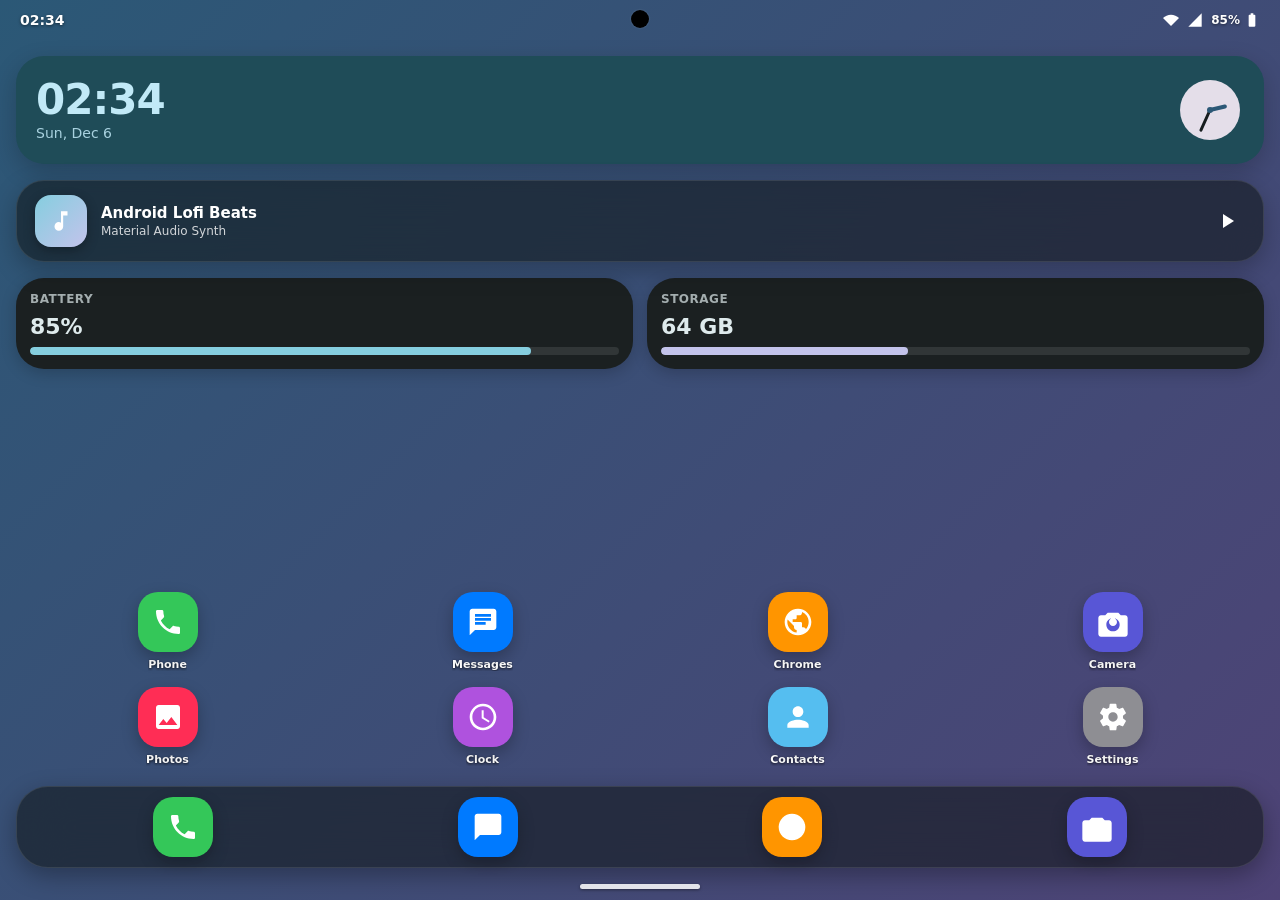
==== index.html @ e7cd1852 "done changes" ====
<!DOCTYPE html>
<html lang="en">
<head>
  <meta charset="UTF-8">
  <meta name="viewport" content="width=device-width, initial-scale=1.0, maximum-scale=1.0, user-scalable=no">
  <title>Android 14 Material You Simulator</title>
  <style>
    /* ==========================================================================
       MATERIAL YOU DESIGN SYSTEM & DYNAMIC CSS VARIABLES
       ========================================================================== */
    :root {
      /* Default Material You Color Tokens (Generated dynamically by Wallpaper Engine) */
      --md-sys-color-primary: #3b6470;
      --md-sys-color-on-primary: #ffffff;
      --md-sys-color-primary-container: #c1e9f7;
      --md-sys-color-on-primary-container: #001f27;
      --md-sys-color-secondary: #4c626b;
      --md-sys-color-on-secondary: #ffffff;
      --md-sys-color-secondary-container: #cfe6f1;
      --md-sys-color-on-secondary-container: #071e26;
      --md-sys-color-tertiary: #5b5b7e;
      --md-sys-color-surface: #f5faed;
      --md-sys-color-surface-dim: #d8e0d4;
      --md-sys-color-surface-bright: #f5faed;
      --md-sys-color-surface-container-lowest: #ffffff;
      --md-sys-color-surface-container-low: #f0f5e8;
      --md-sys-color-surface-container: #eae4f0;
      --md-sys-color-surface-container-high: #e4dee9;
      --md-sys-color-surface-container-highest: #de96de;
      --md-sys-color-on-surface: #171d1e;
      --md-sys-color-on-surface-variant: #3f484a;
      --md-sys-color-outline: #70787d;
      --md-sys-color-outline-variant: #bfc8ca;
      --md-sys-color-shadow: rgba(0, 0, 0, 0.2);
      
      /* Dark Theme Tonal Shifts */
      --md-scrim: rgba(0, 0, 0, 0.4);
      --glass-bg: rgba(255, 255, 255, 0.25);
      --glass-border: rgba(255, 255, 255, 0.3);

      /* Typography & Radii */
      --font-family: system-ui, -apple-system, BlinkMacSystemFont, 'Segoe UI', Roboto, Helvetica, Arial, sans-serif;
      --radius-xl: 28px;
      --radius-lg: 20px;
      --radius-md: 16px;
      --radius-sm: 12px;
      --radius-pill: 9999px;

      /* Motion */
      --motion-standard: cubic-bezier(0.2, 0, 0, 1);
      --motion-decelerate: cubic-bezier(0, 0, 0.2, 1);
      --motion-bounce: cubic-bezier(0.34, 1.56, 0.64, 1);
      --anim-speed: 0.35s;
    }

    [data-theme="dark"] {
      --md-sys-color-primary: #85cedf;
      --md-sys-color-on-primary: #003641;
      --md-sys-color-primary-container: #1f4c58;
      --md-sys-color-on-primary-container: #c1e9f7;
      --md-sys-color-secondary: #b3cad5;
      --md-sys-color-on-secondary: #1e333c;
      --md-sys-color-secondary-container: #354a53;
      --md-sys-color-on-secondary-container: #cfe6f1;
      --md-sys-color-tertiary: #c3c3eb;
      --md-sys-color-surface: #0f1415;
      --md-sys-color-surface-dim: #0f1415;
      --md-sys-color-surface-bright: #353a3b;
      --md-sys-color-surface-container-lowest: #0a0f10;
      --md-sys-color-surface-container-low: #171c1d;
      --md-sys-color-surface-container: #1b2021;
      --md-sys-color-surface-container-high: #262b2c;
      --md-sys-color-surface-container-highest: #313637;
      --md-sys-color-on-surface: #deeaec;
      --md-sys-color-on-surface-variant: #bfc8ca;
      --md-sys-color-outline: #899294;
      --md-sys-color-outline-variant: #3f484a;
      --md-scrim: rgba(0, 0, 0, 0.6);
      --glass-bg: rgba(15, 20, 21, 0.55);
      --glass-border: rgba(255, 255, 255, 0.1);
    }

    /* Reset & Base */
    * {
      box-sizing: border-box;
      margin: 0;
      padding: 0;
      user-select: none;
      -webkit-user-select: none;
      -webkit-tap-highlight-color: transparent;
    }

    body {
      font-family: var(--font-family);
      background: #090c10;
      color: var(--md-sys-color-on-surface);
      height: 100vh;
      height: 100dvh;
      width: 100vw;
      display: flex;
      justify-content: center;
      align-items: center;
      overflow: hidden;
      transition: background-color var(--anim-speed) var(--motion-standard);
    }

    /* Flashlight Overlay Simulation */
    .flashlight-overlay {
      position: fixed;
      inset: 0;
      background: rgba(255, 255, 240, 0.95);
      z-index: 999999;
      pointer-events: none;
      opacity: 0;
      transition: opacity 0.2s ease;
    }
    .flashlight-overlay.active {
      opacity: 1;
    }

    /* ==========================================================================
       DESKTOP DEVICE CONTAINER & BEZEL
       ========================================================================== */
    .device-shell {
      position: relative;
      width: 412px;
      height: 892px;
      max-height: 100dvh;
      background: var(--md-sys-color-surface-container-lowest);
      border-radius: 48px;
      box-shadow: 0 25px 80px rgba(0, 0, 0, 0.6), 0 0 0 12px #1f2328, 0 0 0 14px #333842;
      overflow: hidden;
      display: flex;
      flex-direction: column;
      transform: scale(1);
      transition: border-color var(--anim-speed), transform var(--anim-speed);
      touch-action: none;
    }

    @media (max-width: 500px), (max-height: 900px) {
      .device-shell {
        width: 100vw;
        height: 100vh;
        height: 100dvh;
        border-radius: 0;
        box-shadow: none;
      }
    }

    /* Punch Hole Camera & Drag Handle Hint */
    .camera-punch {
      position: absolute;
      top: 10px;
      left: 50%;
      transform: translateX(-50%);
      width: 18px;
      height: 18px;
      background: #000;
      border-radius: 50%;
      z-index: 10000;
      box-shadow: 0 0 2px rgba(255,255,255,0.2);
    }

    /* Wallpaper Layer */
    .wallpaper-layer {
      position: absolute;
      inset: 0;
      background-size: cover;
      background-position: center;
      z-index: 1;
      transition: filter 0.3s ease, background-image 0.5s ease;
    }

    /* Blur backdrop when drawer or shade open */
    .wallpaper-layer.blurred {
      filter: blur(16px) brightness(0.85);
    }

    /* ==========================================================================
       SYSTEM STATUS BAR
       ========================================================================== */
    .status-bar {
      position: absolute;
      top: 0;
      left: 0;
      right: 0;
      height: 40px;
      padding: 0 20px;
      display: flex;
      justify-content: space-between;
      align-items: center;
      color: #ffffff;
      text-shadow: 0 1px 3px rgba(0,0,0,0.5);
      font-size: 14px;
      font-weight: 600;
      z-index: 9000;
      cursor: ns-resize;
    }
    .status-bar:hover {
      background: rgba(255, 255, 255, 0.08);
    }

    .status-left {
      display: flex;
      align-items: center;
      gap: 6px;
    }

    .status-right {
      display: flex;
      align-items: center;
      gap: 8px;
    }

    .status-icon {
      width: 16px;
      height: 16px;
      fill: currentColor;
    }

    /* ==========================================================================
       HOME SCREEN & WIDGETS
       ========================================================================== */
    .home-screen {
      position: relative;
      width: 100%;
      height: 100%;
      z-index: 10;
      padding: 46px 16px calc(32px + env(safe-area-inset-bottom, 0px)) 16px;
      display: flex;
      flex-direction: column;
      justify-content: space-between;
      overflow-y: auto;
      scrollbar-width: none;
    }
    .home-screen::-webkit-scrollbar { display: none; }

    /* Widgets Section */
    .widgets-container {
      display: flex;
      flex-direction: column;
      gap: 16px;
      margin-top: 10px;
    }

    /* Clock Widget */
    .widget-clock {
      background: var(--md-sys-color-primary-container);
      color: var(--md-sys-color-on-primary-container);
      border-radius: var(--radius-xl);
      padding: 20px;
      display: flex;
      align-items: center;
      justify-content: space-between;
      box-shadow: 0 8px 24px var(--md-sys-color-shadow);
      transition: background-color var(--anim-speed), color var(--anim-speed);
      cursor: pointer;
    }

    .widget-clock-digital {
      display: flex;
      flex-direction: column;
    }
    .widget-clock-time {
      font-size: 42px;
      font-weight: 800;
      line-height: 1;
      letter-spacing: -1px;
    }
    .widget-clock-date {
      font-size: 14px;
      font-weight: 500;
      opacity: 0.85;
      margin-top: 4px;
    }

    /* Analog Clock Canvas */
    .analog-clock-canvas {
      width: 68px;
      height: 68px;
    }

    /* Music Widget */
    .widget-music {
      background: var(--glass-bg);
      backdrop-filter: blur(20px);
      -webkit-backdrop-filter: blur(20px);
      border: 1px solid var(--glass-border);
      border-radius: var(--radius-xl);
      padding: 14px 18px;
      display: flex;
      align-items: center;
      gap: 14px;
      color: #ffffff;
      box-shadow: 0 8px 24px rgba(0,0,0,0.25);
    }

    .music-art {
      width: 52px;
      height: 52px;
      border-radius: var(--radius-md);
      background: linear-gradient(135deg, var(--md-sys-color-primary), var(--md-sys-color-tertiary));
      display: flex;
      align-items: center;
      justify-content: center;
      box-shadow: 0 4px 12px rgba(0,0,0,0.3);
      flex-shrink: 0;
    }

    .music-art svg {
      width: 26px;
      height: 26px;
      fill: #ffffff;
    }

    .music-info {
      flex: 1;
      overflow: hidden;
    }
    .music-title {
      font-size: 15px;
      font-weight: 700;
      white-space: nowrap;
      overflow: hidden;
      text-overflow: ellipsis;
    }
    .music-artist {
      font-size: 12px;
      opacity: 0.8;
      margin-top: 2px;
    }

    .music-controls {
      display: flex;
      align-items: center;
      gap: 10px;
    }

    .btn-icon {
      background: none;
      border: none;
      color: currentColor;
      cursor: pointer;
      display: flex;
      align-items: center;
      justify-content: center;
      padding: 6px;
      border-radius: 50%;
      transition: background 0.2s;
    }
    .btn-icon:hover { background: rgba(255,255,255,0.15); }
    .btn-icon:active { transform: scale(0.92); }

    /* Meter Widget Row */
    .widgets-row {
      display: grid;
      grid-template-columns: 1fr 1fr;
      gap: 14px;
    }

    .widget-mini {
      background: var(--md-sys-color-surface-container);
      color: var(--md-sys-color-on-surface);
      border-radius: var(--radius-xl);
      padding: 14px;
      display: flex;
      flex-direction: column;
      gap: 8px;
      box-shadow: 0 4px 16px var(--md-sys-color-shadow);
      transition: background var(--anim-speed);
    }
    .widget-mini-title {
      font-size: 12px;
      font-weight: 600;
      opacity: 0.7;
      text-transform: uppercase;
      letter-spacing: 0.5px;
    }
    .widget-mini-value {
      font-size: 22px;
      font-weight: 800;
    }

    .progress-bar-bg {
      height: 8px;
      width: 100%;
      background: var(--md-sys-color-surface-container-highest);
      border-radius: var(--radius-pill);
      overflow: hidden;
    }
    .progress-bar-fill {
      height: 100%;
      background: var(--md-sys-color-primary);
      border-radius: var(--radius-pill);
      width: 85%;
      transition: width 0.5s ease;
    }

    /* App Icons Grid */
    .app-grid {
      display: grid;
      grid-template-columns: repeat(4, 1fr);
      gap: 16px 12px;
      margin-top: auto;
      padding-bottom: 10px;
    }

    .app-item {
      display: flex;
      flex-direction: column;
      align-items: center;
      gap: 6px;
      cursor: pointer;
      transition: transform 0.2s var(--motion-bounce);
    }
    .app-item:active {
      transform: scale(0.88);
    }

    .app-icon {
      width: 60px;
      height: 60px;
      border-radius: 20px;
      display: flex;
      align-items: center;
      justify-content: center;
      box-shadow: 0 6px 16px rgba(0,0,0,0.25);
      position: relative;
      overflow: hidden;
      transition: background-color var(--anim-speed);
    }
    .app-icon svg {
      width: 32px;
      height: 32px;
    }

    .app-label {
      font-size: 11px;
      font-weight: 600;
      color: #ffffff;
      text-shadow: 0 1px 3px rgba(0,0,0,0.8);
      text-align: center;
      white-space: nowrap;
      overflow: hidden;
      text-overflow: ellipsis;
      max-width: 72px;
    }

    /* Pinned Dock */
    .dock-container {
      background: var(--glass-bg);
      backdrop-filter: blur(25px);
      -webkit-backdrop-filter: blur(25px);
      border: 1px solid var(--glass-border);
      border-radius: 32px;
      padding: 10px 14px;
      display: flex;
      justify-content: space-around;
      margin-top: 10px;
      flex-shrink: 0;
      box-shadow: 0 8px 24px rgba(0,0,0,0.3);
    }

    /* Mobile Responsive Scaling for Short Screen Heights */
    @media (max-height: 820px) {
      .widgets-container { gap: 10px; margin-top: 0; }
      .widget-clock { padding: 12px 16px; }
      .widget-clock-time { font-size: 32px; }
      .analog-clock-canvas { width: 54px; height: 54px; }
      .widget-music { padding: 8px 12px; }
      .music-art { width: 44px; height: 44px; }
      .app-grid { gap: 8px 6px; margin-top: 6px; padding-bottom: 4px; }
      .app-icon { width: 50px; height: 50px; border-radius: 16px; }
      .app-icon svg { width: 26px; height: 26px; }
      .app-label { font-size: 10px; }
      .dock-container { padding: 6px 10px; margin-top: 4px; }
    }

    /* Gesture Pill / Nav Bar */
    .nav-bar {
      position: absolute;
      bottom: 0;
      left: 0;
      right: 0;
      height: 28px;
      display: flex;
      justify-content: center;
      align-items: center;
      z-index: 9000;
      cursor: ns-resize;
    }

    .nav-pill {
      width: 120px;
      height: 5px;
      background: rgba(255, 255, 255, 0.85);
      border-radius: var(--radius-pill);
      box-shadow: 0 1px 3px rgba(0,0,0,0.4);
      transition: width 0.2s, background 0.2s;
    }
    .nav-bar:hover .nav-pill {
      width: 150px;
      background: #ffffff;
      height: 6px;
    }

    /* ==========================================================================
       NOTIFICATION SHADE & QUICK SETTINGS PANEL
       ========================================================================== */
    .shade-panel {
      position: absolute;
      inset: 0;
      background: var(--md-sys-color-surface);
      color: var(--md-sys-color-on-surface);
      z-index: 12000;
      transform: translateY(-100%);
      transition: transform 0.4s var(--motion-standard);
      display: flex;
      flex-direction: column;
      padding: 44px 20px 20px 20px;
      overflow-y: auto;
    }
    .shade-panel.open {
      transform: translateY(0);
    }

    .shade-header {
      display: flex;
      justify-content: space-between;
      align-items: center;
      margin-bottom: 20px;
    }
    .shade-clock {
      font-size: 32px;
      font-weight: 800;
    }
    .shade-header-actions {
      display: flex;
      gap: 12px;
    }

    /* Quick Settings 2x4 Grid */
    .qs-grid {
      display: grid;
      grid-template-columns: 1fr 1fr;
      gap: 12px;
      margin-bottom: 20px;
    }

    .qs-tile {
      background: var(--md-sys-color-surface-container-high);
      color: var(--md-sys-color-on-surface);
      border-radius: var(--radius-xl);
      padding: 14px;
      display: flex;
      align-items: center;
      gap: 12px;
      cursor: pointer;
      transition: background-color 0.25s, color 0.25s, transform 0.15s;
    }
    .qs-tile.active {
      background: var(--md-sys-color-primary);
      color: var(--md-sys-color-on-primary);
    }
    .qs-tile:active { transform: scale(0.96); }

    .qs-icon {
      width: 38px;
      height: 38px;
      border-radius: 50%;
      background: rgba(255,255,255,0.12);
      display: flex;
      align-items: center;
      justify-content: center;
      flex-shrink: 0;
    }
    .qs-tile.active .qs-icon {
      background: var(--md-sys-color-on-primary);
      color: var(--md-sys-color-primary);
    }
    .qs-icon svg { width: 20px; height: 20px; fill: currentColor; }

    .qs-label-box {
      display: flex;
      flex-direction: column;
      overflow: hidden;
    }
    .qs-name {
      font-size: 13px;
      font-weight: 700;
      white-space: nowrap;
      overflow: hidden;
      text-overflow: ellipsis;
    }
    .qs-status {
      font-size: 11px;
      opacity: 0.75;
    }

    /* Sliders */
    .slider-box {
      display: flex;
      align-items: center;
      gap: 14px;
      background: var(--md-sys-color-surface-container);
      padding: 12px 16px;
      border-radius: var(--radius-xl);
      margin-bottom: 12px;
    }
    .slider-box svg { width: 22px; height: 22px; fill: var(--md-sys-color-primary); }

    .range-slider {
      flex: 1;
      -webkit-appearance: none;
      appearance: none;
      height: 12px;
      background: var(--md-sys-color-surface-container-highest);
      border-radius: var(--radius-pill);
      outline: none;
    }
    .range-slider::-webkit-slider-thumb {
      -webkit-appearance: none;
      appearance: none;
      width: 22px;
      height: 22px;
      border-radius: 50%;
      background: var(--md-sys-color-primary);
      cursor: pointer;
      box-shadow: 0 2px 6px rgba(0,0,0,0.3);
    }

    /* Notifications Section */
    .notif-section-title {
      font-size: 13px;
      font-weight: 700;
      opacity: 0.6;
      margin: 16px 0 10px 4px;
      text-transform: uppercase;
      letter-spacing: 0.5px;
      display: flex;
      justify-content: space-between;
      align-items: center;
    }

    .notif-card {
      background: var(--md-sys-color-surface-container-low);
      border-radius: var(--radius-lg);
      padding: 14px 16px;
      margin-bottom: 10px;
      display: flex;
      gap: 12px;
      align-items: flex-start;
      box-shadow: 0 2px 8px var(--md-sys-color-shadow);
      position: relative;
    }
    .notif-icon {
      width: 32px;
      height: 32px;
      border-radius: 50%;
      background: var(--md-sys-color-primary-container);
      color: var(--md-sys-color-on-primary-container);
      display: flex;
      align-items: center;
      justify-content: center;
      flex-shrink: 0;
    }
    .notif-icon svg { width: 18px; height: 18px; fill: currentColor; }

    .notif-content { flex: 1; }
    .notif-title { font-size: 14px; font-weight: 700; }
    .notif-text { font-size: 13px; opacity: 0.85; margin-top: 2px; }
    .notif-time { font-size: 11px; opacity: 0.5; margin-top: 4px; }

    /* ==========================================================================
       APP DRAWER PANEL & SEARCH
       ========================================================================== */
    .drawer-panel {
      position: absolute;
      inset: 0;
      background: var(--md-sys-color-surface);
      color: var(--md-sys-color-on-surface);
      z-index: 11000;
      transform: translateY(100%);
      transition: transform 0.4s var(--motion-standard);
      display: flex;
      flex-direction: column;
      padding: 44px 20px 20px 20px;
    }
    .drawer-panel.open {
      transform: translateY(0);
    }

    .search-bar {
      background: var(--md-sys-color-surface-container-high);
      border-radius: var(--radius-pill);
      padding: 12px 20px;
      display: flex;
      align-items: center;
      gap: 12px;
      margin-bottom: 24px;
      box-shadow: 0 4px 12px var(--md-sys-color-shadow);
    }
    .search-bar svg { width: 22px; height: 22px; fill: var(--md-sys-color-on-surface-variant); }
    .search-input {
      border: none;
      background: transparent;
      outline: none;
      font-size: 16px;
      color: var(--md-sys-color-on-surface);
      width: 100%;
    }

    .drawer-grid {
      display: grid;
      grid-template-columns: repeat(4, 1fr);
      gap: 20px 12px;
      overflow-y: auto;
      padding-bottom: 20px;
    }
    .drawer-grid .app-label { color: var(--md-sys-color-on-surface); text-shadow: none; }

    /* ==========================================================================
       BUILT-IN ACTIVITY APPS (FULLSCREEN OVERLAYS)
       ========================================================================== */
    .app-activity {
      position: absolute;
      inset: 0;
      background: var(--md-sys-color-surface);
      color: var(--md-sys-color-on-surface);
      z-index: 15000;
      display: flex;
      flex-direction: column;
      transform: scale(0.92);
      opacity: 0;
      pointer-events: none;
      transition: transform 0.35s var(--motion-standard), opacity 0.35s ease;
    }
    .app-activity.active {
      transform: scale(1);
      opacity: 1;
      pointer-events: all;
    }

    .app-header {
      height: 60px;
      padding: 0 16px;
      display: flex;
      align-items: center;
      gap: 16px;
      border-bottom: 1px solid var(--md-sys-color-outline-variant);
      margin-top: 30px;
    }
    .app-header-title {
      font-size: 20px;
      font-weight: 700;
    }

    .app-body {
      flex: 1;
      overflow-y: auto;
      padding: 20px;
    }

    /* SETTINGS APP SPECIFICS */
    .settings-group {
      background: var(--md-sys-color-surface-container);
      border-radius: var(--radius-xl);
      padding: 8px 0;
      margin-bottom: 20px;
    }
    .settings-row {
      padding: 14px 20px;
      display: flex;
      align-items: center;
      justify-content: space-between;
      cursor: pointer;
      border-bottom: 1px solid var(--md-sys-color-surface-container-high);
    }
    .settings-row:last-child { border-bottom: none; }
    .settings-info { display: flex; flex-direction: column; gap: 2px; }
    .settings-title { font-size: 16px; font-weight: 600; }
    .settings-sub { font-size: 13px; opacity: 0.7; }

    .wallpaper-presets {
      display: grid;
      grid-template-columns: repeat(3, 1fr);
      gap: 12px;
      margin-top: 14px;
    }
    .wp-thumb {
      height: 110px;
      border-radius: var(--radius-md);
      background-size: cover;
      background-position: center;
      cursor: pointer;
      border: 3px solid transparent;
      transition: transform 0.2s, border-color 0.2s;
    }
    .wp-thumb.selected {
      border-color: var(--md-sys-color-primary);
      transform: scale(1.04);
    }

    /* DIALER / PHONE APP */
    .dialer-display {
      font-size: 36px;
      font-weight: 700;
      text-align: center;
      min-height: 50px;
      margin-bottom: 30px;
      letter-spacing: 2px;
    }
    .dialpad-grid {
      display: grid;
      grid-template-columns: repeat(3, 1fr);
      gap: 16px;
      max-width: 280px;
      margin: 0 auto;
    }
    .dial-btn {
      width: 72px;
      height: 72px;
      border-radius: 50%;
      background: var(--md-sys-color-surface-container-high);
      color: var(--md-sys-color-on-surface);
      border: none;
      font-size: 24px;
      font-weight: 700;
      display: flex;
      flex-direction: column;
      align-items: center;
      justify-content: center;
      margin: 0 auto;
      cursor: pointer;
      transition: background 0.2s;
    }
    .dial-btn:active { background: var(--md-sys-color-primary-container); }
    .dial-sub { font-size: 10px; opacity: 0.6; font-weight: 500; }

    .call-bar {
      display: flex;
      justify-content: center;
      margin-top: 30px;
    }
    .btn-call {
      width: 72px;
      height: 72px;
      border-radius: 50%;
      background: #34c759;
      color: white;
      border: none;
      display: flex;
      align-items: center;
      justify-content: center;
      cursor: pointer;
    }
    .btn-call svg { width: 32px; height: 32px; fill: white; }

    /* CAMERA APP */
    .camera-viewfinder {
      position: relative;
      width: 100%;
      height: 480px;
      background: #000;
      border-radius: var(--radius-xl);
      overflow: hidden;
      display: flex;
      align-items: center;
      justify-content: center;
    }
    .camera-feed {
      width: 100%;
      height: 100%;
      object-fit: cover;
    }
    .camera-shutter-flash {
      position: absolute;
      inset: 0;
      background: white;
      opacity: 0;
      pointer-events: none;
      transition: opacity 0.15s ease;
    }
    .camera-controls {
      display: flex;
      justify-content: space-around;
      align-items: center;
      margin-top: 24px;
    }
    .shutter-btn {
      width: 76px;
      height: 76px;
      border-radius: 50%;
      border: 5px solid white;
      background: transparent;
      padding: 4px;
      cursor: pointer;
    }
    .shutter-inner {
      width: 100%;
      height: 100%;
      background: white;
      border-radius: 50%;
      transition: transform 0.1s;
    }
    .shutter-btn:active .shutter-inner { transform: scale(0.85); }

    /* CONTEXT MENU */
    .context-menu {
      position: absolute;
      background: var(--md-sys-color-surface-container-high);
      border-radius: var(--radius-lg);
      padding: 8px 0;
      width: 200px;
      box-shadow: 0 10px 30px rgba(0,0,0,0.4);
      z-index: 20000;
      display: none;
    }
    .context-item {
      padding: 12px 18px;
      font-size: 14px;
      font-weight: 600;
      display: flex;
      align-items: center;
      gap: 12px;
      cursor: pointer;
    }
    .context-item:hover { background: var(--md-sys-color-surface-container-highest); }
    .context-item svg { width: 18px; height: 18px; fill: currentColor; }

    /* Switch Component */
    .switch {
      position: relative;
      display: inline-block;
      width: 50px;
      height: 28px;
    }
    .switch input { opacity: 0; width: 0; height: 0; }
    .slider {
      position: absolute;
      cursor: pointer;
      inset: 0;
      background-color: var(--md-sys-color-outline-variant);
      transition: .3s;
      border-radius: 34px;
    }
    .slider:before {
      position: absolute;
      content: "";
      height: 20px;
      width: 20px;
      left: 4px;
      bottom: 4px;
      background-color: white;
      transition: .3s;
      border-radius: 50%;
    }
    input:checked + .slider { background-color: var(--md-sys-color-primary); }
    input:checked + .slider:before { transform: translateX(22px); }

    /* Hidden Canvas for Color Extraction */
    #extraction-canvas { display: none; }

    /* Easter Egg Modal */
    .easter-egg {
      position: absolute;
      inset: 0;
      background: #000;
      z-index: 30000;
      display: none;
      flex-direction: column;
      align-items: center;
      justify-content: center;
      color: white;
    }
    .easter-egg.active { display: flex; }
    .android-logo {
      width: 160px;
      height: 160px;
      animation: spin 10s linear infinite;
    }
    @keyframes spin { 100% { transform: rotate(360deg); } }
  </style>
</head>
<body data-theme="dark">

  <!-- Flashlight Overlay Effect -->
  <div class="flashlight-overlay" id="flashlightOverlay"></div>

  <!-- Offscreen Canvas for Dynamic Color Palette Extraction -->
  <canvas id="extraction-canvas" width="64" height="64"></canvas>

  <!-- Phone Shell Container -->
  <div class="device-shell" id="deviceShell">
    
    <!-- Punch Hole Camera Cutout -->
    <div class="camera-punch"></div>

    <!-- Dynamic Wallpaper Background -->
    <div class="wallpaper-layer" id="wallpaperLayer"></div>

    <!-- Status Bar -->
    <div class="status-bar" id="statusBar">
      <div class="status-left">
        <span id="statusClock">10:42</span>
      </div>
      <div class="status-right">
        <!-- Wi-Fi Icon -->
        <svg class="status-icon" viewBox="0 0 24 24"><path d="M12 4C7.31 4 3.07 5.9 0 8.98L12 21 24 8.98C20.93 5.9 16.69 4 12 4z"/></svg>
        <!-- Signal Icon -->
        <svg class="status-icon" viewBox="0 0 24 24"><path d="M2 22h20V2L2 22z"/></svg>
        <!-- Battery Icon -->
        <div style="display:flex; align-items:center; gap:4px;">
          <span id="batteryPercentText" style="font-size:12px;">85%</span>
          <svg class="status-icon" viewBox="0 0 24 24"><path d="M15.67 4H14V2h-4v2H8.33C7.6 4 7 4.6 7 5.33v15.33C7 21.4 7.6 22 8.33 22h7.33c.74 0 1.34-.6 1.34-1.33V5.33C17 4.6 16.4 4 15.67 4z"/></svg>
        </div>
      </div>
    </div>

    <!-- HOME SCREEN & WIDGETS -->
    <div class="home-screen" id="homeScreen">
      
      <!-- Top Widgets -->
      <div class="widgets-container">
        
        <!-- Analog + Digital Clock Widget -->
        <div class="widget-clock" onclick="openApp('clock')">
          <div class="widget-clock-digital">
            <div class="widget-clock-time" id="widgetTime">10:42</div>
            <div class="widget-clock-date" id="widgetDate">Sat, Aug 1</div>
          </div>
          <canvas class="analog-clock-canvas" id="analogClockCanvas" width="68" height="68"></canvas>
        </div>

        <!-- Music Player Widget -->
        <div class="widget-music">
          <div class="music-art">
            <svg viewBox="0 0 24 24"><path d="M12 3v10.55c-.59-.34-1.27-.55-2-.55-2.21 0-4 1.79-4 4s1.79 4 4 4 4-1.79 4-4V7h4V3h-6z"/></svg>
          </div>
          <div class="music-info">
            <div class="music-title" id="widgetMusicTitle">Android Lofi Beats</div>
            <div class="music-artist" id="widgetMusicArtist">Material Audio Synth</div>
          </div>
          <div class="music-controls">
            <button class="btn-icon" onclick="togglePlayMusic(event)">
              <svg id="musicPlayIcon" style="width:24px;height:24px;fill:currentColor;" viewBox="0 0 24 24"><path d="M8 5v14l11-7z"/></svg>
            </button>
          </div>
        </div>

        <!-- Meter Widgets Row -->
        <div class="widgets-row">
          <div class="widget-mini">
            <div class="widget-mini-title">Battery</div>
            <div class="widget-mini-value" id="meterBattery">85%</div>
            <div class="progress-bar-bg">
              <div class="progress-bar-fill" id="meterBatteryFill" style="width: 85%;"></div>
            </div>
          </div>
          <div class="widget-mini">
            <div class="widget-mini-title">Storage</div>
            <div class="widget-mini-value">64 GB</div>
            <div class="progress-bar-bg">
              <div class="progress-bar-fill" style="width: 42%; background: var(--md-sys-color-tertiary);"></div>
            </div>
          </div>
        </div>

      </div>

      <!-- App Grid -->
      <div class="app-grid">
        
        <!-- Phone -->
        <div class="app-item" onclick="openApp('phone')">
          <div class="app-icon" style="background:#34c759;">
            <svg viewBox="0 0 24 24" fill="white"><path d="M6.62 10.79c1.44 2.83 3.76 5.14 6.59 6.59l2.2-2.2c.27-.27.67-.36 1.02-.24 1.12.37 2.33.57 3.57.57.55 0 1 .45 1 1V20c0 .55-.45 1-1 1-9.39 0-17-7.61-17-17 0-.55.45-1 1-1h3.5c.55 0 1 .45 1 1 0 1.25.2 2.45.57 3.57.11.35.03.74-.25 1.02l-2.2 2.2z"/></svg>
          </div>
          <span class="app-label">Phone</span>
        </div>

        <!-- Messages -->
        <div class="app-item" onclick="openApp('messages')">
          <div class="app-icon" style="background:#007aff;">
            <svg viewBox="0 0 24 24" fill="white"><path d="M20 2H4c-1.1 0-1.99.9-1.99 2L2 22l4-4h14c1.1 0 2-.9 2-2V4c0-1.1-.9-2-2-2zM6 9h12v2H6V9zm8 5H6v-2h8v2zm4-6H6V6h12v2z"/></svg>
          </div>
          <span class="app-label">Messages</span>
        </div>

        <!-- Chrome -->
        <div class="app-item" onclick="openApp('chrome')">
          <div class="app-icon" style="background:#ff9500;">
            <svg viewBox="0 0 24 24" fill="white"><path d="M12 2C6.48 2 2 6.48 2 12s4.48 10 10 10 10-4.48 10-10S17.52 2 12 2zm-1 17.93c-3.95-.49-7-3.85-7-7.93 0-.62.08-1.21.21-1.79L9 15v1c0 1.1.9 2 2 2v1.93zm6.9-2.54c-.26-.81-1-1.39-1.9-1.39h-1v-3c0-.55-.45-1-1-1H8v-2h2c.55 0 1-.45 1-1V7h2c1.1 0 2-.9 2-2v-.41c2.93 1.19 5 4.06 5 7.41 0 2.08-.8 3.97-2.1 5.39z"/></svg>
          </div>
          <span class="app-label">Chrome</span>
        </div>

        <!-- Camera -->
        <div class="app-item" onclick="openApp('camera')">
          <div class="app-icon" style="background:#5856d6;">
            <svg viewBox="0 0 24 24" fill="white"><path d="M12 15c1.66 0 3-1.34 3-3s-1.34-3-3-3-3 1.34-3 3 1.34 3 3 3zm9-8h-3.17L16 5H8L6.17 7H3c-1.1 0-2 .9-2 2v12c0 1.1.9 2 2 2h18c1.1 0 2-.9 2-2V9c0-1.1-.9-2-2-2zm-9 12c-2.76 0-5-2.24-5-5s2.24-5 5-5 5 2.24 5 5-2.24 5-5 5z"/></svg>
          </div>
          <span class="app-label">Camera</span>
        </div>

        <!-- Photos -->
        <div class="app-item" onclick="openApp('photos')">
          <div class="app-icon" style="background:#ff2d55;">
            <svg viewBox="0 0 24 24" fill="white"><path d="M21 19V5c0-1.1-.9-2-2-2H5c-1.1 0-2 .9-2 2v14c0 1.1.9 2 2 2h14c1.1 0 2-.9 2-2zM8.5 13.5l2.5 3.01L14.5 12l4.5 6H5l3.5-4.5z"/></svg>
          </div>
          <span class="app-label">Photos</span>
        </div>

        <!-- Clock -->
        <div class="app-item" onclick="openApp('clock')">
          <div class="app-icon" style="background:#af52de;">
            <svg viewBox="0 0 24 24" fill="white"><path d="M11.99 2C6.47 2 2 6.48 2 12s4.47 10 9.99 10C17.52 22 22 17.52 22 12S17.52 2 11.99 2zM12 20c-4.42 0-8-3.58-8-8s3.58-8 8-8 8 3.58 8 8-3.58 8-8 8zm.5-13H11v6l5.25 3.15.75-1.23-4.5-2.67z"/></svg>
          </div>
          <span class="app-label">Clock</span>
        </div>

        <!-- Contacts -->
        <div class="app-item" onclick="openApp('contacts')">
          <div class="app-icon" style="background:#55bef0;">
            <svg viewBox="0 0 24 24" fill="white"><path d="M12 12c2.21 0 4-1.79 4-4s-1.79-4-4-4-4 1.79-4 4 1.79 4 4 4zm0 2c-2.67 0-8 1.34-8 4v2h16v-2c0-2.66-5.33-4-8-4z"/></svg>
          </div>
          <span class="app-label">Contacts</span>
        </div>

        <!-- Settings -->
        <div class="app-item" onclick="openApp('settings')">
          <div class="app-icon" style="background:#8e8e93;">
            <svg viewBox="0 0 24 24" fill="white"><path d="M19.43 12.98c.04-.32.07-.64.07-.98s-.03-.66-.07-.98l2.11-1.65c.19-.15.24-.42.12-.64l-2-3.46c-.12-.22-.39-.3-.61-.22l-2.49 1c-.52-.4-1.08-.73-1.69-.98l-.38-2.65C14.46 2.18 14.25 2 14 2h-4c-.25 0-.46.18-.49.42l-.38 2.65c-.61.25-1.17.59-1.69.98l-2.49-1c-.23-.09-.49 0-.61.22l-2 3.46c-.13.22-.07.49.12.64l2.11 1.65c-.04.32-.07.65-.07.98s.03.66.07.98l-2.11 1.65c-.19.15-.24.42-.12.64l2 3.46c.12.22.39.3.61.22l2.49-1c.52.4 1.08.73 1.69.98l.38 2.65c.03.24.24.42.49.42h4c.25 0 .46-.18.49-.42l.38-2.65c.61-.25 1.17-.59 1.69-.98l2.49 1c.23.09.49 0 .61-.22l2-3.46c.12-.22.07-.49-.12-.64l-2.11-1.65zM12 15.5c-1.93 0-3.5-1.57-3.5-3.5s1.57-3.5 3.5-3.5 3.5 1.57 3.5 3.5-1.57 3.5-3.5 3.5z"/></svg>
          </div>
          <span class="app-label">Settings</span>
        </div>

      </div>

      <!-- Dock Container -->
      <div class="dock-container">
        <div class="app-item" onclick="openApp('phone')">
          <div class="app-icon" style="background:#34c759;"><svg viewBox="0 0 24 24" fill="white"><path d="M6.62 10.79c1.44 2.83 3.76 5.14 6.59 6.59l2.2-2.2c.27-.27.67-.36 1.02-.24 1.12.37 2.33.57 3.57.57.55 0 1 .45 1 1V20c0 .55-.45 1-1 1-9.39 0-17-7.61-17-17 0-.55.45-1 1-1h3.5c.55 0 1 .45 1 1 0 1.25.2 2.45.57 3.57.11.35.03.74-.25 1.02l-2.2 2.2z"/></svg></div>
        </div>
        <div class="app-item" onclick="openApp('messages')">
          <div class="app-icon" style="background:#007aff;"><svg viewBox="0 0 24 24" fill="white"><path d="M20 2H4c-1.1 0-1.99.9-1.99 2L2 22l4-4h14c1.1 0 2-.9 2-2V4c0-1.1-.9-2-2-2z"/></svg></div>
        </div>
        <div class="app-item" onclick="openApp('chrome')">
          <div class="app-icon" style="background:#ff9500;"><svg viewBox="0 0 24 24" fill="white"><path d="M12 2C6.48 2 2 6.48 2 12s4.48 10 10 10 10-4.48 10-10S17.52 2 12 2z"/></svg></div>
        </div>
        <div class="app-item" onclick="openApp('camera')">
          <div class="app-icon" style="background:#5856d6;"><svg viewBox="0 0 24 24" fill="white"><path d="M12 15c1.66 0 3-1.34 3-3s-1.34-3-3-3-3 1.34-3 3 1.34 3 3 3zm9-8h-3.17L16 5H8L6.17 7H3c-1.1 0-2 .9-2 2v12c0 1.1.9 2 2 2h18c1.1 0 2-.9 2-2V9c0-1.1-.9-2-2-2z"/></svg></div>
        </div>
      </div>

    </div>

    <!-- Bottom Navigation Bar Gesture Pill -->
    <div class="nav-bar" id="navBar" onclick="handleNavClick()">
      <div class="nav-pill"></div>
    </div>

    <!-- ==========================================================================
       NOTIFICATION SHADE & QUICK SETTINGS PANEL OVERLAY
       ========================================================================== -->
    <div class="shade-panel" id="shadePanel">
      <div class="shade-header">
        <div class="shade-clock" id="shadeClock">10:42</div>
        <div class="shade-header-actions">
          <button class="btn-icon" onclick="openApp('settings')">
            <svg style="width:24px;height:24px;fill:currentColor;" viewBox="0 0 24 24"><path d="M19.43 12.98c.04-.32.07-.64.07-.98s-.03-.66-.07-.98l2.11-1.65c.19-.15.24-.42.12-.64l-2-3.46c-.12-.22-.39-.3-.61-.22l-2.49 1c-.52-.4-1.08-.73-1.69-.98l-.38-2.65C14.46 2.18 14.25 2 14 2h-4c-.25 0-.46.18-.49.42l-.38 2.65c-.61.25-1.17.59-1.69.98l-2.49-1c-.23-.09-.49 0-.61.22l-2 3.46c-.13.22-.07.49.12.64l2.11 1.65c-.04.32-.07.65-.07.98s.03.66.07.98l-2.11 1.65c-.19.15-.24.42-.12.64l2 3.46c.12.22.39.3.61.22l2.49-1c.52.4 1.08.73 1.69.98l.38 2.65c.03.24.24.42.49.42h4c.25 0 .46-.18.49-.42l.38-2.65c.61-.25 1.17-.59 1.69-.98l2.49 1c.23.09.49 0 .61-.22l2-3.46c.12-.22.07-.49-.12-.64l-2.11-1.65zM12 15.5c-1.93 0-3.5-1.57-3.5-3.5s1.57-3.5 3.5-3.5 3.5 1.57 3.5 3.5-1.57 3.5-3.5 3.5z"/></svg>
          </button>
        </div>
      </div>

      <!-- Quick Settings Grid -->
      <div class="qs-grid">
        
        <!-- Internet / Wi-Fi -->
        <div class="qs-tile active" onclick="toggleQS(this)">
          <div class="qs-icon"><svg viewBox="0 0 24 24"><path d="M12 4C7.31 4 3.07 5.9 0 8.98L12 21 24 8.98C20.93 5.9 16.69 4 12 4z"/></svg></div>
          <div class="qs-label-box"><span class="qs-name">Internet</span><span class="qs-status">Android_5G</span></div>
        </div>

        <!-- Bluetooth -->
        <div class="qs-tile active" onclick="toggleQS(this)">
          <div class="qs-icon"><svg viewBox="0 0 24 24"><path d="M17.71 7.71L12 2h-1v7.59L6.41 5 5 6.41 10.59 12 5 17.59 6.41 19 11 14.41V22h1l5.71-5.71-4.3-4.29 4.3-4.29zM13 5.83l1.88 1.88L13 9.59V5.83zm1.88 10.46L13 18.17v-3.76l1.88 1.88z"/></svg></div>
          <div class="qs-label-box"><span class="qs-name">Bluetooth</span><span class="qs-status">Pixel Buds</span></div>
        </div>

        <!-- Dark Theme -->
        <div class="qs-tile active" id="qsDarkThemeTile" onclick="toggleDarkTheme()">
          <div class="qs-icon"><svg viewBox="0 0 24 24"><path d="M12 3c-4.97 0-9 4.03-9 9s4.03 9 9 9 9-4.03 9-9c0-.46-.04-.92-.1-1.36-.98 1.37-2.58 2.26-4.4 2.26-2.98 0-5.4-2.42-5.4-5.4 0-1.81.89-3.42 2.26-4.4-.44-.06-.9-.1-1.36-.1z"/></svg></div>
          <div class="qs-label-box"><span class="qs-name">Dark theme</span><span class="qs-status" id="qsDarkStatus">On</span></div>
        </div>

        <!-- Flashlight -->
        <div class="qs-tile" onclick="toggleFlashlight(this)">
          <div class="qs-icon"><svg viewBox="0 0 24 24"><path d="M6 2h12v3H6zm0 5h12v1L14 13v9h-4v-9L6 8z"/></svg></div>
          <div class="qs-label-box"><span class="qs-name">Flashlight</span><span class="qs-status">Off</span></div>
        </div>

        <!-- Do Not Disturb -->
        <div class="qs-tile" onclick="toggleQS(this)">
          <div class="qs-icon"><svg viewBox="0 0 24 24"><path d="M12 2C6.48 2 2 6.48 2 12s4.48 10 10 10 10-4.48 10-10S17.52 2 12 2zm5 11H7v-2h10v2z"/></svg></div>
          <div class="qs-label-box"><span class="qs-name">Do Not Disturb</span><span class="qs-status">Off</span></div>
        </div>

        <!-- Battery Saver -->
        <div class="qs-tile" onclick="toggleQS(this)">
          <div class="qs-icon"><svg viewBox="0 0 24 24"><path d="M15.67 4H14V2h-4v2H8.33C7.6 4 7 4.6 7 5.33v15.33C7 21.4 7.6 22 8.33 22h7.33c.74 0 1.34-.6 1.34-1.33V5.33C17 4.6 16.4 4 15.67 4z"/></svg></div>
          <div class="qs-label-box"><span class="qs-name">Battery Saver</span><span class="qs-status">Off</span></div>
        </div>

      </div>

      <!-- Brightness Slider -->
      <div class="slider-box">
        <svg viewBox="0 0 24 24"><path d="M20 8.69V4h-4.69L12 .69 8.69 4H4v4.69L.69 12 4 15.31V20h4.69L12 23.31 15.31 20H20v-4.69L23.31 12 20 8.69zM12 18c-3.31 0-6-2.69-6-6s2.69-6 6-6 6 2.69 6 6-2.69 6-6 6z"/></svg>
        <input type="range" class="range-slider" min="20" max="100" value="90" oninput="adjustBrightness(this.value)">
      </div>

      <!-- Notifications -->
      <div class="notif-section-title">
        <span>Notifications</span>
        <button class="btn-icon" style="font-size:12px;opacity:0.8;" onclick="clearNotifications()">Clear all</button>
      </div>

      <div id="notifContainer">
        <div class="notif-card">
          <div class="notif-icon"><svg viewBox="0 0 24 24"><path d="M12 2C6.48 2 2 6.48 2 12s4.48 10 10 10 10-4.48 10-10S17.52 2 12 2zm-2 15l-5-5 1.41-1.41L10 14.17l7.59-7.59L19 8l-9 9z"/></svg></div>
          <div class="notif-content">
            <div class="notif-title">Material You Theme Engine</div>
            <div class="notif-text">Dynamic palette extracted from wallpaper! Theme updated successfully.</div>
            <div class="notif-time">Just now</div>
          </div>
        </div>
      </div>

    </div>

    <!-- ==========================================================================
       APP DRAWER PANEL
       ========================================================================== -->
    <div class="drawer-panel" id="drawerPanel">
      <div class="search-bar">
        <svg viewBox="0 0 24 24"><path d="M15.5 14h-.79l-.28-.27C15.41 12.59 16 11.11 16 9.5 16 5.91 13.09 3 9.5 3S3 5.91 3 9.5 5.91 16 9.5 16c1.61 0 3.09-.59 4.23-1.57l.27.28v.79l5 4.99L20.49 19l-4.99-5zm-6 0C7.01 14 5 11.99 5 9.5S7.01 5 9.5 5 14 7.01 14 9.5 11.99 14 9.5 14z"/></svg>
        <input type="text" class="search-input" id="drawerSearch" placeholder="Search apps..." oninput="filterDrawerApps(this.value)">
      </div>

      <div class="drawer-grid" id="drawerGrid">
        <!-- Rendered dynamically -->
      </div>
    </div>

    <!-- ==========================================================================
       BUILT-IN ACTIVITY APPS
       ========================================================================== -->

    <!-- SETTINGS APP -->
    <div class="app-activity" id="app-settings">
      <div class="app-header">
        <button class="btn-icon" onclick="closeApp('settings')"><svg style="width:24px;height:24px;fill:currentColor;" viewBox="0 0 24 24"><path d="M20 11H7.83l5.59-5.59L12 4l-8 8 8 8 1.41-1.41L7.83 13H20v-2z"/></svg></button>
        <div class="app-header-title">Settings</div>
      </div>
      <div class="app-body">
        
        <div class="settings-group">
          <div class="settings-row" style="flex-direction:column; align-items:flex-start; gap:10px;">
            <div class="settings-title">Wallpaper & Style</div>
            <div class="settings-sub">Choose a wallpaper for dynamic Material You coloring</div>
            
            <div class="wallpaper-presets">
              <div class="wp-thumb selected" id="wp1" style="background-image:linear-gradient(135deg, #2b5876, #4e4376);" onclick="selectWallpaper(1)"></div>
              <div class="wp-thumb" id="wp2" style="background-image:linear-gradient(135deg, #f857a6, #ff5858);" onclick="selectWallpaper(2)"></div>
              <div class="wp-thumb" id="wp3" style="background-image:linear-gradient(135deg, #11998e, #38ef7d);" onclick="selectWallpaper(3)"></div>
            </div>

            <div style="margin-top:10px;">
              <label style="background:var(--md-sys-color-primary); color:var(--md-sys-color-on-primary); padding:10px 16px; border-radius:var(--radius-pill); font-weight:600; font-size:13px; cursor:pointer; display:inline-block;">
                Upload Custom Wallpaper
                <input type="file" accept="image/*" style="display:none;" onchange="handleCustomWallpaper(event)">
              </label>
            </div>
          </div>
        </div>

        <div class="settings-group">
          <div class="settings-row">
            <div class="settings-info">
              <div class="settings-title">Dark Theme</div>
              <div class="settings-sub">Apply dark colors to background and apps</div>
            </div>
            <label class="switch">
              <input type="checkbox" id="settingsDarkToggle" onchange="toggleDarkTheme()" checked>
              <span class="slider"></span>
            </label>
          </div>
        </div>

        <div class="settings-group">
          <div class="settings-row" onclick="triggerEasterEgg()">
            <div class="settings-info">
              <div class="settings-title">About Phone</div>
              <div class="settings-sub">Android 14 (Upside Down Cake) - Tap for Easter Egg!</div>
            </div>
          </div>
        </div>

      </div>
    </div>

    <!-- PHONE / DIALER APP -->
    <div class="app-activity" id="app-phone">
      <div class="app-header">
        <button class="btn-icon" onclick="closeApp('phone')"><svg style="width:24px;height:24px;fill:currentColor;" viewBox="0 0 24 24"><path d="M20 11H7.83l5.59-5.59L12 4l-8 8 8 8 1.41-1.41L7.83 13H20v-2z"/></svg></button>
        <div class="app-header-title">Phone</div>
      </div>
      <div class="app-body" style="display:flex; flex-direction:column; justify-content:flex-end; padding-bottom:30px;">
        <div class="dialer-display" id="dialerNumber"></div>
        <div class="dialpad-grid">
          <button class="dial-btn" onclick="pressDial('1')">1<span class="dial-sub"> </span></button>
          <button class="dial-btn" onclick="pressDial('2')">2<span class="dial-sub">ABC</span></button>
          <button class="dial-btn" onclick="pressDial('3')">3<span class="dial-sub">DEF</span></button>
          <button class="dial-btn" onclick="pressDial('4')">4<span class="dial-sub">GHI</span></button>
          <button class="dial-btn" onclick="pressDial('5')">5<span class="dial-sub">JKL</span></button>
          <button class="dial-btn" onclick="pressDial('6')">6<span class="dial-sub">MNO</span></button>
          <button class="dial-btn" onclick="pressDial('7')">7<span class="dial-sub">PQRS</span></button>
          <button class="dial-btn" onclick="pressDial('8')">8<span class="dial-sub">TUV</span></button>
          <button class="dial-btn" onclick="pressDial('9')">9<span class="dial-sub">WXYZ</span></button>
          <button class="dial-btn" onclick="pressDial('*')">*</button>
          <button class="dial-btn" onclick="pressDial('0')">0<span class="dial-sub">+</span></button>
          <button class="dial-btn" onclick="pressDial('#')">#</button>
        </div>
        <div class="call-bar">
          <button class="btn-call" onclick="startSimulatedCall()"><svg viewBox="0 0 24 24"><path d="M6.62 10.79c1.44 2.83 3.76 5.14 6.59 6.59l2.2-2.2c.27-.27.67-.36 1.02-.24 1.12.37 2.33.57 3.57.57.55 0 1 .45 1 1V20c0 .55-.45 1-1 1-9.39 0-17-7.61-17-17 0-.55.45-1 1-1h3.5c.55 0 1 .45 1 1 0 1.25.2 2.45.57 3.57.11.35.03.74-.25 1.02l-2.2 2.2z"/></svg></button>
        </div>
      </div>
    </div>

    <!-- CLOCK APP -->
    <div class="app-activity" id="app-clock">
      <div class="app-header">
        <button class="btn-icon" onclick="closeApp('clock')"><svg style="width:24px;height:24px;fill:currentColor;" viewBox="0 0 24 24"><path d="M20 11H7.83l5.59-5.59L12 4l-8 8 8 8 1.41-1.41L7.83 13H20v-2z"/></svg></button>
        <div class="app-header-title">Clock & Alarm</div>
      </div>
      <div class="app-body">
        <div style="text-align:center; padding:30px 0;">
          <div style="font-size:52px; font-weight:800;" id="clockAppBigTime">10:42:00</div>
          <div style="opacity:0.7; font-size:16px; margin-top:6px;" id="clockAppDate">Saturday, August 1</div>
        </div>

        <div class="settings-group">
          <div class="settings-row">
            <div class="settings-info">
              <div class="settings-title">7:30 AM</div>
              <div class="settings-sub">Weekdays • Alarm Chime</div>
            </div>
            <label class="switch">
              <input type="checkbox" checked>
              <span class="slider"></span>
            </label>
          </div>
        </div>
      </div>
    </div>

    <!-- CONTACTS APP -->
    <div class="app-activity" id="app-contacts">
      <div class="app-header">
        <button class="btn-icon" onclick="closeApp('contacts')"><svg style="width:24px;height:24px;fill:currentColor;" viewBox="0 0 24 24"><path d="M20 11H7.83l5.59-5.59L12 4l-8 8 8 8 1.41-1.41L7.83 13H20v-2z"/></svg></button>
        <div class="app-header-title">Contacts</div>
      </div>
      <div class="app-body">
        <div class="settings-group">
          <div class="settings-row"><div class="settings-title">Alex Rivera</div></div>
          <div class="settings-row"><div class="settings-title">Elena Rostova</div></div>
          <div class="settings-row"><div class="settings-title">Jordan Lee</div></div>
          <div class="settings-row"><div class="settings-title">Taylor Swift</div></div>
        </div>
      </div>
    </div>

    <!-- CAMERA APP -->
    <div class="app-activity" id="app-camera">
      <div class="app-header" style="border:none;">
        <button class="btn-icon" onclick="closeApp('camera')"><svg style="width:24px;height:24px;fill:currentColor;" viewBox="0 0 24 24"><path d="M20 11H7.83l5.59-5.59L12 4l-8 8 8 8 1.41-1.41L7.83 13H20v-2z"/></svg></button>
        <div class="app-header-title">Camera</div>
      </div>
      <div class="app-body" style="display:flex; flex-direction:column; justify-content:space-between; padding:10px 20px 30px 20px;">
        <div class="camera-viewfinder">
          <video class="camera-feed" id="cameraFeed" autoplay playsinline muted style="display:none;"></video>
          <div id="cameraMockScene" style="display:flex; flex-direction:column; align-items:center; color:white; opacity:0.8;">
            <svg style="width:64px;height:64px;fill:currentColor;" viewBox="0 0 24 24"><path d="M12 15c1.66 0 3-1.34 3-3s-1.34-3-3-3-3 1.34-3 3 1.34 3 3 3zm9-8h-3.17L16 5H8L6.17 7H3c-1.1 0-2 .9-2 2v12c0 1.1.9 2 2 2h18c1.1 0 2-.9 2-2V9c0-1.1-.9-2-2-2zm-9 12c-2.76 0-5-2.24-5-5s2.24-5 5-5 5 2.24 5 5-2.24 5-5 5z"/></svg>
            <span style="margin-top:10px; font-weight:600;">Android Viewfinder Ready</span>
          </div>
          <div class="camera-shutter-flash" id="cameraFlash"></div>
        </div>

        <div class="camera-controls">
          <button class="shutter-btn" onclick="takePhoto()">
            <div class="shutter-inner"></div>
          </button>
        </div>
      </div>
    </div>

    <!-- CONTEXT MENU OVERLAY -->
    <div class="context-menu" id="contextMenu">
      <div class="context-item" onclick="openApp('settings'); hideContextMenu();">
        <svg viewBox="0 0 24 24"><path d="M19.43 12.98c.04-.32.07-.64.07-.98s-.03-.66-.07-.98l2.11-1.65c.19-.15.24-.42.12-.64l-2-3.46c-.12-.22-.39-.3-.61-.22l-2.49 1c-.52-.4-1.08-.73-1.69-.98l-.38-2.65C14.46 2.18 14.25 2 14 2h-4c-.25 0-.46.18-.49.42l-.38 2.65c-.61.25-1.17.59-1.69.98l-2.49-1c-.23-.09-.49 0-.61.22l-2 3.46c-.13.22-.07.49.12.64l2.11 1.65c-.04.32-.07.65-.07.98s.03.66.07.98l-2.11 1.65c-.19.15-.24.42-.12.64l2 3.46c.12.22.39.3.61.22l2.49-1c.52.4 1.08.73 1.69.98l.38 2.65c.03.24.24.42.49.42h4c.25 0 .46-.18.49-.42l.38-2.65c.61-.25 1.17-.59 1.69-.98l2.49 1c.23.09.49 0 .61-.22l2-3.46c.12-.22.07-.49-.12-.64l-2.11-1.65zM12 15.5c-1.93 0-3.5-1.57-3.5-3.5s1.57-3.5 3.5-3.5 3.5 1.57 3.5 3.5-1.57 3.5-3.5 3.5z"/></svg>
        Wallpaper & Style
      </div>
      <div class="context-item" onclick="openDrawer(); hideContextMenu();">
        <svg viewBox="0 0 24 24"><path d="M4 8h4V4H4v4zm6 12h4v-4h-4v4zm-6 0h4v-4H4v4zm0-6h4v-4H4v4zm6 0h4v-4h-4v4zm6-10v4h4V4h-4zm-6 4h4V4h-4v4zm6 6h4v-4h-4v4zm0 6h4v-4h-4v4z"/></svg>
        All Apps
      </div>
    </div>

    <!-- EASTER EGG OVERLAY -->
    <div class="easter-egg" id="easterEggModal" onclick="this.classList.remove('active')">
      <svg class="android-logo" viewBox="0 0 24 24" fill="#34a853"><path d="M6 18c0 .55.45 1 1 1h1v3c0 .55.45 1 1 1s1-.45 1-1v-3h4v3c0 .55.45 1 1 1s1-.45 1-1v-3h1c.55 0 1-.45 1-1V8H6v10zM3.5 8C2.67 8 2 8.67 2 9.5v7c0 .83.67 1.5 1.5 1.5S5 17.33 5 16.5v-7C5 8.67 4.33 8 3.5 8zm17 0c-.83 0-1.5.67-1.5 1.5v7c0 .83.67 1.5 1.5 1.5s1.5-.67 1.5-1.5v-7c0-.83-.67-1.5-1.5-1.5zM15.53 2.16l1.3-1.3c.2-.2.2-.51 0-.71-.2-.2-.51-.2-.71 0l-1.48 1.48C13.85 1.23 12.95 1 12 1c-.96 0-1.86.23-2.66.63L7.85.15c-.2-.2-.51-.2-.71 0-.2.2-.2.51 0 .71l1.31 1.31C6.97 3.26 6 5.01 6 7h12c0-1.99-.97-3.75-2.47-4.84zM10 5H9V4h1v1zm5 0h-1V4h1v1z"/></svg>
      <h1 style="margin-top:20px; font-size:28px;">Android 14</h1>
      <p style="opacity:0.7; margin-top:8px;">Material You Engine Active</p>
    </div>

  </div>

  <!-- ==========================================================================
       VANILLA JAVASCRIPT SYSTEM ENGINE
       ========================================================================== -->
  <script>
    /* State Management */
    const state = {
      isDarkTheme: true,
      wallpaperId: 1,
      customWallpaperUrl: null,
      audioCtx: null,
      isPlayingMusic: false,
      musicOsc: null,
      musicGain: null,
      activeApp: null,
      flashlightOn: false
    };

    /* Built-in & External Apps Registry */
    const APPS = [
      // Core Built-in Activity Apps
      { id: 'phone', label: 'Phone', color: '#34c759', icon: '<path d="M6.62 10.79c1.44 2.83 3.76 5.14 6.59 6.59l2.2-2.2c.27-.27.67-.36 1.02-.24 1.12.37 2.33.57 3.57.57.55 0 1 .45 1 1V20c0 .55-.45 1-1 1-9.39 0-17-7.61-17-17 0-.55.45-1 1-1h3.5c.55 0 1 .45 1 1 0 1.25.2 2.45.57 3.57.11.35.03.74-.25 1.02l-2.2 2.2z"/>' },
      { id: 'messages', label: 'Messages', color: '#007aff', icon: '<path d="M20 2H4c-1.1 0-1.99.9-1.99 2L2 22l4-4h14c1.1 0 2-.9 2-2V4c0-1.1-.9-2-2-2z"/>' },
      { id: 'camera', label: 'Camera', color: '#5856d6', icon: '<path d="M12 15c1.66 0 3-1.34 3-3s-1.34-3-3-3-3 1.34-3 3 1.34 3 3 3zm9-8h-3.17L16 5H8L6.17 7H3c-1.1 0-2 .9-2 2v12c0 1.1.9 2 2 2h18c1.1 0 2-.9 2-2V9c0-1.1-.9-2-2-2zm-9 12c-2.76 0-5-2.24-5-5s2.24-5 5-5 5 2.24 5 5-2.24 5-5 5z"/>' },
      { id: 'clock', label: 'Clock', color: '#af52de', icon: '<path d="M11.99 2C6.47 2 2 6.48 2 12s4.47 10 9.99 10C17.52 22 22 17.52 22 12S17.52 2 11.99 2zM12 20c-4.42 0-8-3.58-8-8s3.58-8 8-8 8 3.58 8 8-3.58 8-8 8zm.5-13H11v6l5.25 3.15.75-1.23-4.5-2.67z"/>' },
      { id: 'contacts', label: 'Contacts', color: '#55bef0', icon: '<path d="M12 12c2.21 0 4-1.79 4-4s-1.79-4-4-4-4 1.79-4 4 1.79 4 4 4zm0 2c-2.67 0-8 1.34-8 4v2h16v-2c0-2.66-5.33-4-8-4z"/>' },
      { id: 'settings', label: 'Settings', color: '#8e8e93', icon: '<path d="M19.43 12.98c.04-.32.07-.64.07-.98s-.03-.66-.07-.98l2.11-1.65c.19-.15.24-.42.12-.64l-2-3.46c-.12-.22-.39-.3-.61-.22l-2.49 1c-.52-.4-1.08-.73-1.69-.98l-.38-2.65C14.46 2.18 14.25 2 14 2h-4c-.25 0-.46.18-.49.42l-.38 2.65c-.61.25-1.17.59-1.69.98l-2.49-1c-.23-.09-.49 0-.61.22l-2 3.46c-.13.22-.07.49.12.64l2.11 1.65c-.04.32-.07.65-.07.98s.03.66.07.98l-2.11 1.65c-.19.15-.24.42-.12.64l2 3.46c.12.22.39.3.61.22l2.49-1c.52.4 1.08.73 1.69.98l.38 2.65c.03.24.24.42.49.42h4c.25 0 .46-.18.49-.42l.38-2.65c.61-.25 1.17-.59 1.69-.98l2.49 1c.23.09.49 0 .61-.22l2-3.46c.12-.22.07-.49-.12-.64l-2.11-1.65zM12 15.5c-1.93 0-3.5-1.57-3.5-3.5s1.57-3.5 3.5-3.5 3.5 1.57 3.5 3.5-1.57 3.5-3.5 3.5z"/>' },

      // AI & Intelligent Assistants
      { id: 'chatgpt', label: 'ChatGPT', color: '#10a37f', url: 'https://chatgpt.com', icon: '<path d="M20.5 10.5c-.2-1.6-1.3-2.9-2.8-3.4-.4-1.6-1.6-2.8-3.2-3.2-1.6-.4-3.3.1-4.4 1.2-1-.7-2.3-1-3.6-.6-1.5.4-2.6 1.7-2.9 3.2-1.2.6-2 1.8-2 3.3 0 1.2.6 2.3 1.5 3-.2 1.6.3 3.2 1.4 4.3 1.1 1.1 2.7 1.6 4.3 1.4.6 1.2 1.8 2 3.3 2 1.5 0 2.8-.9 3.4-2.2 1.4.2 2.8-.3 3.8-1.4 1-1.1 1.4-2.6 1.1-4.1 1-.8 1.6-2 1.6-3.3 0-.1 0-.2-.1-.2zm-8.5 9c-.6 0-1.1-.2-1.5-.6l-1.9-1.9v-2.8l3.4 2v3.3zm-5.4-3.6c-.4-.6-.5-1.3-.3-2l.9-2.5 2.5 1.4v4l-3.1-.9zm-1.5-6.3c.2-.6.7-1.1 1.3-1.3l2.5-.9 1.4 2.5h-4l-1.2-.3zm9.3-3.6c.6 0 1.1.2 1.5.6l1.9 1.9v2.8l-3.4-2V6.5zm5.4 3.6c.4.6.5 1.3.3 2l-.9 2.5-2.5-1.4v-4l3.1.9zm-1.3 6.3l-2.5.9-1.4-2.5h4l1.2.3c-.2.6-.7 1.1-1.3 1.3z"/>' },
      { id: 'claude', label: 'Claude AI', color: '#d97757', url: 'https://claude.ai', icon: '<path d="M12 2L9.5 8.5 3 11l6.5 2.5L12 20l2.5-6.5L21 11l-6.5-2.5L12 2zm0 4.8l1.3 3.4 3.4 1.3-3.4 1.3-1.3 3.4-1.3-3.4-3.4-1.3 3.4-1.3L12 6.8z"/>' },
      { id: 'gemini', label: 'Gemini', color: '#4285f4', url: 'https://gemini.google.com', icon: '<path d="M12 2C12 7.52 7.52 12 2 12c5.52 0 10 4.48 10 10 0-5.52 4.48-10 10-10-5.52 0-10-4.48-10-10z"/>' },
      { id: 'perplexity', label: 'Perplexity', color: '#20b2aa', url: 'https://www.perplexity.ai', icon: '<path d="M12 2L4 6v12l8 4 8-4V6l-8-4zm0 2.5l5.5 2.75L12 10 6.5 7.25 12 4.5zM6 8.7l5 2.5v7.6l-5-2.5V8.7zm7 10.1v-7.6l5-2.5v7.6l-5 2.5z"/>' },
      { id: 'huggingface', label: 'Hugging Face', color: '#ffcc4d', url: 'https://huggingface.co', icon: '<path d="M12 2a10 10 0 1 0 10 10A10 10 0 0 0 12 2zm0 18a8 8 0 1 1 8-8 8 8 0 0 1-8 8zm-4.5-9a1.5 1.5 0 1 0-1.5-1.5A1.5 1.5 0 0 0 7.5 11zm9 0a1.5 1.5 0 1 0-1.5-1.5 1.5 1.5 0 0 0 1.5 1.5zm-8.5 3.5a5.5 5.5 0 0 0 8 0 .75.75 0 0 0-1.06-1.06 4 4 0 0 1-5.88 0 .75.75 0 0 0-1.06 1.06z"/>' },
      { id: 'deepseek', label: 'DeepSeek', color: '#1d4ed8', url: 'https://chat.deepseek.com', icon: '<path d="M12 2a10 10 0 0 0-8 16l2.5-2.5A6.5 6.5 0 1 1 18.5 12a6.43 6.43 0 0 1-1.9 4.6l2.5 2.5A10 10 0 0 0 12 2zm0 5a5 5 0 1 0 5 5 5 5 0 0 0-5-5zm0 3a2 2 0 1 1-2 2 2 2 0 0 1 2-2z"/>' },
      { id: 'poe', label: 'Poe AI', color: '#6366f1', url: 'https://poe.com', icon: '<path d="M12 2C6.48 2 2 6.48 2 12c0 4.42 2.87 8.17 6.84 9.5.5.09.66-.22.66-.48v-1.7c-2.78.6-3.37-1.34-3.37-1.34-.45-1.16-1.11-1.47-1.11-1.47-.91-.62.07-.61.07-.61 1 .07 1.53 1.03 1.53 1.03.89 1.53 2.34 1.09 2.91.83.09-.64.35-1.09.64-1.34-2.22-.25-4.56-1.11-4.56-4.95 0-1.09.39-1.99 1.03-2.69-.1-.25-.45-1.27.1-2.65 0 0 .84-.27 2.75 1.03A9.56 9.56 0 0 1 12 6.84c.85.01 1.7.12 2.5.34 1.91-1.3 2.75-1.03 2.75-1.03.55 1.38.2 2.4.1 2.65.64.7 1.03 1.6 1.03 2.69 0 3.85-2.34 4.7-4.57 4.95.36.31.68.92.68 1.85V21c0 .27.16.58.67.48A10.02 10.02 0 0 0 22 12c0-5.52-4.48-10-10-10z"/>' },

      // Local Apps & Workstations
      { id: 'search_workstation', label: 'Search Workstation', color: '#1ed760', url: 'apps/search-workstation/index.html', icon: '<path d="M15.5 14h-.79l-.28-.27C15.41 12.59 16 11.11 16 9.5 16 5.91 13.09 3 9.5 3S3 5.91 3 9.5 5.91 16 9.5 16c1.61 0 3.09-.59 4.23-1.57l.27.28v.79l5 4.99L20.49 19l-4.99-5zm-6 0C7.01 14 5 11.99 5 9.5S7.01 5 9.5 5 14 7.01 14 9.5 11.99 14 9.5 14zM10 9H8v2h2v2h2v-2h2V9h-2V7h-2v2z"/>' },
      { id: 'gif_to_mp4', label: 'GIF to MP4', color: '#8b5cf6', url: 'apps/other/gif_to_mp4.html', icon: '<path d="M4 4h16c1.1 0 2 .9 2 2v12c0 1.1-.9 2-2 2H4c-1.1 0-2-.9-2-2V6c0-1.1.9-2 2-2zm6 10l5-4-5-4v8z"/>' },
      { id: 'gallery_converter', label: 'HTML Gallery', color: '#ec4899', url: 'apps/other/html_to_image_gallery_converter.html', icon: '<path d="M22 16V4c0-1.1-.9-2-2-2H8c-1.1 0-2 .9-2 2v12c0 1.1.9 2 2 2h12c1.1 0 2-.9 2-2zm-11-4l2.03 2.71L16 11l4 5H8l3-4zM2 6v14c0 1.1.9 2 2 2h14v-2H4V6H2z"/>' },

      // Google Suite
      { id: 'chrome', label: 'Chrome', color: '#ff9500', url: 'https://www.google.com', icon: '<path d="M12 2C6.48 2 2 6.48 2 12s4.48 10 10 10 10-4.48 10-10S17.52 2 12 2zm-1 17.93c-3.95-.49-7-3.85-7-7.93 0-.62.08-1.21.21-1.79L9 15v1c0 1.1.9 2 2 2v1.93zm6.9-2.54c-.26-.81-1-1.39-1.9-1.39h-1v-3c0-.55-.45-1-1-1H8v-2h2c.55 0 1-.45 1-1V7h2c1.1 0 2-.9 2-2v-.41c2.93 1.19 5 4.06 5 7.41 0 2.08-.8 3.97-2.1 5.39z"/>' },
      { id: 'gmail', label: 'Gmail', color: '#ea4335', url: 'https://mail.google.com', icon: '<path d="M20 4H4c-1.1 0-1.99.9-1.99 2L2 18c0 1.1.9 2 2 2h16c1.1 0 2-.9 2-2V6c0-1.1-.9-2-2-2zm0 4l-8 5-8-5V6l8 5 8-5v2z"/>' },
      { id: 'maps', label: 'Maps', color: '#34a853', url: 'https://maps.google.com', icon: '<path d="M12 2C8.13 2 5 5.13 5 9c0 5.25 7 13 7 13s7-7.75 7-13c0-3.87-3.13-7-7-7zm0 9.5c-1.38 0-2.5-1.12-2.5-2.5s1.12-2.5 2.5-2.5 2.5 1.12 2.5 2.5-1.12 2.5-2.5 2.5z"/>' },
      { id: 'photos', label: 'Photos', color: '#ff2d55', url: 'https://photos.google.com', icon: '<path d="M21 19V5c0-1.1-.9-2-2-2H5c-1.1 0-2 .9-2 2v14c0 1.1.9 2 2 2h14c1.1 0 2-.9 2-2zM8.5 13.5l2.5 3.01L14.5 12l4.5 6H5l3.5-4.5z"/>' },
      { id: 'drive', label: 'Drive', color: '#ffbb00', url: 'https://drive.google.com', icon: '<path d="M7.71 3.5L1.15 15l3.43 6 6.55-11.5M9.73 15L6.3 21h13.12l3.43-6M22.85 15l-6.57-11.5H9.72l6.57 11.5"/>' },
      { id: 'docs', label: 'Docs', color: '#4285f4', url: 'https://docs.google.com', icon: '<path d="M14 2H6c-1.1 0-1.99.9-1.99 2L4 20c0 1.1.89 2 1.99 2H18c1.1 0 2-.9 2-2V8l-6-6zm2 16H8v-2h8v2zm0-4H8v-2h8v2zm-3-5V3.5L18.5 9H13z"/>' },
      { id: 'sheets', label: 'Sheets', color: '#0f9d58', url: 'https://sheets.google.com', icon: '<path d="M19 3H5c-1.1 0-2 .9-2 2v14c0 1.1.9 2 2 2h14c1.1 0 2-.9 2-2V5c0-1.1-.9-2-2-2zM9 17H6v-3h3v3zm0-5H6V9h3v3zm0-5H6V5h3v2zm5 10h-3v-3h3v3zm0-5h-3V9h3v3zm0-5h-3V5h3v2zm5 10h-3v-3h3v3zm0-5h-3V9h3v3zm0-5h-3V5h3v2z"/>' },
      { id: 'calendar', label: 'Calendar', color: '#1a73e8', url: 'https://calendar.google.com', icon: '<path d="M19 4h-1V2h-2v2H8V2H6v2H5c-1.11 0-1.99.9-1.99 2L3 20c0 1.1.89 2 2 2h14c1.1 0 2-.9 2-2V6c0-1.1-.9-2-2-2zm0 16H5V9h14v11zM7 11h5v5H7z"/>' },
      { id: 'keep', label: 'Keep', color: '#fbbc04', url: 'https://keep.google.com', icon: '<path d="M9 21c0 .55.45 1 1 1h4c.55 0 1-.45 1-1v-1H9v1zm3-19C8.14 2 5 5.14 5 9c0 2.38 1.19 4.47 3 5.74V17c0 .55.45 1 1 1h6c.55 0 1-.45 1-1v-2.26c1.81-1.27 3-3.36 3-5.74 0-3.86-3.14-7-7-7z"/>' },
      { id: 'translate', label: 'Translate', color: '#1a73e8', url: 'https://translate.google.com', icon: '<path d="M12.87 15.07l-2.54-2.51.03-.03c1.74-1.94 2.98-4.17 3.71-6.53H17V4h-7V2H8v2H1v1.99h11.17C11.5 7.92 10.44 9.75 9 11.35 8.07 10.32 7.3 9.19 6.69 8h-2c.73 1.63 1.73 3.17 2.98 4.56l-5.09 5.02L4 19l5-5 3.11 3.11.76-2.04zM18.5 10h-2L12 22h2l1.12-3h4.75L21 22h2l-4.5-12zm-2.62 7l1.62-4.33L19.12 17h-3.24z"/>' },
      { id: 'news', label: 'News', color: '#1a73e8', url: 'https://news.google.com', icon: '<path d="M19 3H5c-1.1 0-2 .9-2 2v14c0 1.1.9 2 2 2h14c1.1 0 2-.9 2-2V5c0-1.1-.9-2-2-2zm-5 14H7v-2h7v2zm3-4H7v-2h10v2zm0-4H7V7h10v2z"/>' },

      // Social & Communication Networks
      { id: 'youtube', label: 'YouTube', color: '#ff0000', url: 'https://www.youtube.com', icon: '<path d="M21.58 7.19c-.23-.86-.91-1.54-1.77-1.77C18.25 5 12 5 12 5s-6.25 0-7.81.42c-.86.23-1.54.91-1.77 1.77C2 8.75 2 12 2 12s0 3.25.42 4.81c.23.86.91 1.54 1.77 1.77C5.75 19 12 19 12 19s6.25 0 7.81-.42c.86-.23 1.54-.91 1.77-1.77C22 15.25 22 12 22 12s0-3.25-.42-4.81zM9.75 15.02V8.98L15 12l-5.25 3.02z"/>' },
      { id: 'reddit', label: 'Reddit', color: '#ff4500', url: 'https://www.reddit.com', icon: '<path d="M12 2A10 10 0 0 0 2 12a10 10 0 0 0 10 10 10 10 0 0 0 10-10A10 10 0 0 0 12 2zm5.01 4.74c.68 0 1.24.56 1.24 1.24a1.24 1.24 0 0 1-1.24 1.24c-.08 0-.16-.01-.24-.03a5.97 5.97 0 0 1-3.77 5.09v.01a7.88 7.88 0 0 1-6.02 0v-.01a5.97 5.97 0 0 1-3.77-5.09 1.22 1.22 0 0 1-.24.03 1.24 1.24 0 0 1 0-2.48c.24 0 .46.07.65.19A7.2 7.2 0 0 1 12 6.74c2.23 0 4.22.95 5.66 2.47a1.23 1.23 0 0 1 .65-.19z"/>' },
      { id: 'twitter', label: 'X (Twitter)', color: '#000000', url: 'https://x.com', icon: '<path d="M18.244 2.25h3.308l-7.227 8.26 8.502 11.24H16.17l-5.214-6.817L4.99 21.75H1.68l7.73-8.835L1.254 2.25H8.08l4.713 6.231zm-1.161 17.52h1.833L7.084 4.126H5.117z"/>' },
      { id: 'discord', label: 'Discord', color: '#5865f2', url: 'https://discord.com', icon: '<path d="M20.317 4.37a19.791 19.791 0 0 0-4.885-1.515.074.074 0 0 0-.079.037c-.21.375-.444.864-.608 1.25a18.27 18.27 0 0 0-5.487 0 12.64 12.64 0 0 0-.617-1.25.077.077 0 0 0-.079-.037A19.736 19.736 0 0 0 3.677 4.37a.07.07 0 0 0-.032.027C.533 9.046-.32 13.58.099 18.057a.082.082 0 0 0 .031.057 19.9 19.9 0 0 0 5.993 3.03.078.078 0 0 0 .084-.028c.462-.63.874-1.295 1.226-1.994.021-.041.001-.09-.041-.106a13.107 13.107 0 0 1-1.872-.892.077.077 0 0 1-.008-.128 10.2 10.2 0 0 0 .372-.292.074.074 0 0 1 .077-.01c3.928 1.793 8.18 1.793 12.061 0a.074.074 0 0 1 .078.01c.12.098.246.198.373.292a.077.077 0 0 1-.006.127 12.299 12.299 0 0 1-1.873.894.077.077 0 0 0-.041.107c.36.698.772 1.362 1.225 1.993a.076.076 0 0 0 .084.028 19.839 19.839 0 0 0 6.002-3.03.077.077 0 0 0 .032-.054c.5-5.177-.838-9.674-3.549-13.66a.061.061 0 0 0-.031-.028zM8.02 15.33c-1.183 0-2.157-1.085-2.157-2.419 0-1.333.956-2.419 2.157-2.419 1.21 0 2.176 1.096 2.157 2.42 0 1.333-.956 2.418-2.157 2.418zm7.975 0c-1.183 0-2.157-1.085-2.157-2.419 0-1.333.955-2.419 2.157-2.419 1.21 0 2.176 1.096 2.157 2.42 0 1.333-.946 2.418-2.157 2.418z"/>' },
      { id: 'telegram', label: 'Telegram', color: '#229ed9', url: 'https://web.telegram.org', icon: '<path d="M12 2C6.48 2 2 6.48 2 12s4.48 10 10 10 10-4.48 10-10S17.52 2 12 2zm4.64 6.8c-.15 1.58-.8 5.42-1.13 7.19-.14.75-.42 1-.68 1.03-.58.05-1.02-.38-1.58-.75-.88-.58-1.38-.94-2.23-1.5-.99-.65-.35-1.01.22-1.59.15-.15 2.71-2.48 2.76-2.69a.2.2 0 0 0-.05-.18c-.06-.05-.14-.03-.21-.02-.09.02-1.49.95-4.22 2.79-.4.27-.76.41-1.08.4-.36-.01-1.04-.2-1.55-.37-.63-.2-1.12-.31-1.08-.66.02-.18.27-.36.74-.55 2.92-1.27 4.86-2.11 5.83-2.51 2.78-1.16 3.35-1.36 3.73-1.36.08 0 .27.02.39.12.1.08.13.19.14.27-.01.06.01.24 0 .38z"/>' },
      { id: 'whatsapp', label: 'WhatsApp', color: '#25d366', url: 'https://web.whatsapp.com', icon: '<path d="M12.04 2c-5.46 0-9.91 4.45-9.91 9.91 0 1.75.46 3.45 1.32 4.95L2.05 22l5.25-1.38c1.45.79 3.08 1.21 4.74 1.21 5.46 0 9.91-4.45 9.91-9.91 0-2.65-1.03-5.14-2.9-7.01A9.82 9.82 0 0 0 12.04 2m.01 1.67c2.2 0 4.26.86 5.82 2.42a8.23 8.23 0 0 1 2.41 5.83c0 4.54-3.7 8.24-8.24 8.24-1.48 0-2.93-.39-4.19-1.15l-.3-.18-3.12.82.83-3.04-.2-.31a8.19 8.19 0 0 1-1.26-4.38c0-4.54 3.7-8.24 8.24-8.24m4.52 11.64c-.25-.13-1.47-.72-1.7-.81-.23-.08-.39-.13-.56.13-.17.25-.64.81-.79.97-.14.17-.29.19-.54.06-.25-.13-1.06-.39-2.03-1.25-.75-.67-1.26-1.5-1.41-1.75-.14-.25-.02-.39.11-.51.11-.11.25-.29.37-.44.13-.14.17-.25.25-.42.08-.17.04-.31-.02-.44-.06-.13-.56-1.34-.76-1.84-.2-.48-.41-.42-.56-.43h-.48c-.17 0-.44.06-.67.31-.23.25-.88.86-.88 2.1 0 1.24.9 2.44 1.03 2.61.13.17 1.77 2.7 4.29 3.79.6.26 1.07.41 1.44.53.6.19 1.15.16 1.59.1.48-.07 1.47-.6 1.68-1.18.21-.58.21-1.07.15-1.18-.07-.1-.23-.17-.48-.29z"/>' },
      { id: 'instagram', label: 'Instagram', color: '#e1306c', url: 'https://www.instagram.com', icon: '<path d="M12 2.163c3.204 0 3.584.012 4.85.07 3.252.148 4.771 1.691 4.919 4.919.058 1.265.069 1.645.069 4.849 0 3.205-.012 3.584-.069 4.849-.149 3.225-1.664 4.771-4.919 4.919-1.266.058-1.644.07-4.85.07-3.204 0-3.584-.012-4.849-.07-3.26-.149-4.771-1.699-4.919-4.92-.058-1.265-.07-1.644-.07-4.849 0-3.204.013-3.583.07-4.849.149-3.227 1.664-4.771 4.919-4.919 1.266-.057 1.645-.069 4.849-.069zm0-2.163c-3.259 0-3.667.014-4.947.072-4.358.2-6.78 2.618-6.98 6.98-.059 1.281-.073 1.689-.073 4.948 0 3.259.014 3.668.072 4.948.2 4.358 2.618 6.78 6.98 6.98 1.281.058 1.689.072 4.948.072 3.259 0 3.668-.014 4.948-.072 4.354-.2 6.782-2.618 6.979-6.98.059-1.28.073-1.689.073-4.948 0-3.259-.014-3.667-.072-4.947-.196-4.354-2.617-6.78-6.979-6.98-1.281-.059-1.69-.073-4.949-.073zm0 5.838c-3.403 0-6.162 2.759-6.162 6.162s2.759 6.163 6.162 6.163 6.162-2.759 6.162-6.163c0-3.403-2.759-6.162-6.162-6.162zm0 10.162c-2.209 0-4-1.79-4-4 0-2.209 1.791-4 4-4s4 1.791 4 4c0 2.21-1.791 4-4 4zm6.406-11.845c-.796 0-1.441.645-1.441 1.44s.645 1.44 1.441 1.44c.795 0 1.439-.645 1.439-1.44s-.644-1.44-1.439-1.44z"/>' },
      { id: 'linkedin', label: 'LinkedIn', color: '#0a66c2', url: 'https://www.linkedin.com', icon: '<path d="M19 3a2 2 0 0 1 2 2v14a2 2 0 0 1-2 2H5a2 2 0 0 1-2-2V5a2 2 0 0 1 2-2h14m-.5 15.5v-5.3a3.26 3.26 0 0 0-3.26-3.26c-.85 0-1.84.52-2.28 1.3v-1.11h-2.79v8.37h2.79v-4.93c0-.77.62-1.4 1.39-1.4a1.4 1.4 0 0 1 1.4 1.4v4.93h2.75M6.88 8.56a1.68 1.68 0 0 0 1.68-1.68c0-.93-.75-1.69-1.68-1.69a1.69 1.69 0 0 0-1.69 1.69c0 .93.76 1.68 1.69 1.68m1.39 9.94v-8.37H5.5v8.37h2.77z"/>' },
      { id: 'tiktok', label: 'TikTok', color: '#010101', url: 'https://www.tiktok.com', icon: '<path d="M19.59 6.69a4.83 4.83 0 0 1-3.77-4.25V2h-3.45v13.67a2.89 2.89 0 0 1-2.88 2.89 2.89 2.89 0 0 1-2.89-2.89 2.89 2.89 0 0 1 2.89-2.89c.35 0 .68.07.99.19V9.41a6.34 6.34 0 0 0-.99-.08 6.34 6.34 0 0 0-6.34 6.34 6.34 6.34 0 0 0 6.34 6.33 6.34 6.34 0 0 0 6.33-6.33V9.22a8.16 8.16 0 0 0 4.77 1.52V7.29a4.83 4.83 0 0 1-1-.6z"/>' },
      { id: 'twitch', label: 'Twitch', color: '#9146ff', url: 'https://www.twitch.tv', icon: '<path d="M11.571 4.714h1.715v5.143H11.57zm4.715 0H18v5.143h-1.714zM6 0L1.714 4.286v15.428h5.143V24l4.286-4.286h3.428L22.286 12V0zm14.571 11.143l-3.428 3.428h-3.429l-3 3v-3H6.857V1.714h13.714Z"/>' },
      { id: 'slack', label: 'Slack', color: '#4a154b', url: 'https://slack.com', icon: '<path d="M6 15a2 2 0 0 1-2 2 2 2 0 0 1-2-2 2 2 0 0 1 2-2h2v2zm1 0a2 2 0 0 1 2-2 2 2 0 0 1 2 2v5a2 2 0 0 1-2 2 2 2 0 0 1-2-2v-5zm2-8a2 2 0 0 1-2-2 2 2 0 0 1 2-2 2 2 0 0 1 2 2v2H9zm0 1a2 2 0 0 1 2 2 2 2 0 0 1-2 2H4a2 2 0 0 1-2-2 2 2 0 0 1 2-2h5zm8 2a2 2 0 0 1 2-2 2 2 0 0 1 2 2 2 2 0 0 1-2 2h-2v-2zm-1 0a2 2 0 0 1-2 2 2 2 0 0 1-2-2V5a2 2 0 0 1 2-2 2 2 0 0 1 2 2v5zm-2 8a2 2 0 0 1 2 2 2 2 0 0 1-2 2 2 2 0 0 1-2-2v-2h2zm0-1a2 2 0 0 1-2-2 2 2 0 0 1 2-2h5a2 2 0 0 1 2 2 2 2 0 0 1-2 2h-5z"/>' },
      { id: 'pinterest', label: 'Pinterest', color: '#bd081c', url: 'https://www.pinterest.com', icon: '<path d="M12 0a12 12 0 0 0-4.37 23.18c-.05-.98-.1-2.48.02-3.55.13-1.07.82-3.87.82-3.87s-.2-.43-.2-1.06c0-1 0-1.74.57-1.74.54 0 .8.4.8.9 0 .54-.34 1.35-.52 2.1-.15.63.32 1.15.94 1.15 1.13 0 2-1.2 2-2.92 0-1.53-1.1-2.6-2.67-2.6-1.82 0-2.88 1.36-2.88 2.77 0 .55.21 1.14.48 1.46a.2.2 0 0 1 .05.19c-.05.23-.17.7-.2.8-.03.14-.11.17-.25.1-1-.46-1.62-1.9-1.62-3.07 0-2.5 1.82-4.8 5.24-4.8 2.75 0 4.89 1.96 4.89 4.58 0 2.73-1.72 4.93-4.11 4.93-.8 0-1.56-.42-1.82-.91l-.5 1.9c-.18.7-.67 1.57-1 2.1A12 12 0 1 0 12 0z"/>' },
      { id: 'threads', label: 'Threads', color: '#101010', url: 'https://www.threads.net', icon: '<path d="M12.003 2c-5.523 0-10 4.477-10 10s4.477 10 10 10 10-4.477 10-10-4.477-10-10-10zm4.27 12.87c-.36 1.7-1.58 2.82-3.41 2.82-2.14 0-3.66-1.5-3.66-3.6 0-2.1 1.54-3.6 3.73-3.6 1.48 0 2.6.72 3.01 1.97l-1.37.58c-.28-.7-.91-1.05-1.64-1.05-1.28 0-2.19.89-2.19 2.1 0 1.21.91 2.1 2.19 2.1 1.05 0 1.68-.54 1.87-1.42h-1.87v-1.4h3.34v1.5z"/>' },
      { id: 'bluesky', label: 'Bluesky', color: '#0285ff', url: 'https://bsky.app', icon: '<path d="M12 10.8c-1.087-2.114-4.046-6.053-6.798-7.995C2.566 1.01 1.678 1.408 1.054 2.06c-.732.766-.826 2.478-.826 3.528 0 4.793 2.518 10.428 6.096 12.066-2.58-.692-5.074-2.502-3.535-6.22 0 0 1.423-3.003 5.485.496 1.472 1.268 2.526 2.762 3.726 4.07 1.2-1.308 2.254-2.802 3.726-4.07 4.062-3.499 5.485-.496 5.485-.496 1.539 3.718-.955 5.528-3.535 6.22 3.578-1.638 6.096-7.273 6.096-12.066 0-1.05-.094-2.762-.826-3.528-.624-.652-1.512-1.05-4.148.745-2.752 1.942-5.71 5.881-6.798 7.995z"/>' },

      // Developer & Engineering Tools
      { id: 'github', label: 'GitHub', color: '#24292e', url: 'https://github.com', icon: '<path d="M12 2C6.477 2 2 6.484 2 12.017c0 4.425 2.865 8.18 6.839 9.504.5.092.682-.217.682-.483 0-.237-.008-.868-.013-1.703-2.782.605-3.369-1.343-3.369-1.343-.454-1.158-1.11-1.466-1.11-1.466-.908-.62.069-.608.069-.608 1.003.07 1.53 1.032 1.53 1.032.892 1.53 2.341 1.088 2.91.832.092-.647.35-1.088.636-1.338-2.22-.253-4.555-1.113-4.555-4.951 0-1.093.39-1.988 1.029-2.688-.103-.253-.446-1.272.098-2.65 0 0 .84-.27 2.75 1.026A9.564 9.564 0 0112 6.844c.85.004 1.705.115 2.504.337 1.909-1.296 2.747-1.027 2.747-1.027.546 1.379.202 2.398.1 2.651.64.7 1.028 1.595 1.028 2.688 0 3.848-2.339 4.695-4.566 4.943.359.309.678.92.678 1.855 0 1.338-.012 2.419-.012 2.747 0 .268.18.58.688.482A10.019 10.019 0 0022 12.017C22 6.484 17.522 2 12 2z"/>' },
      { id: 'gitlab', label: 'GitLab', color: '#fc6d26', url: 'https://gitlab.com', icon: '<path d="M22.65 14.39L12 22.13 1.35 14.39a.84.84 0 0 1-.3-.94l1.22-3.78 2.44-7.51A.42.42 0 0 1 5.5 2a.43.43 0 0 1 .4.27l2.24 6.9h7.72l2.24-6.9a.43.43 0 0 1 .4-.27.42.42 0 0 1 .39.21l2.44 7.51 1.22 3.78a.84.84 0 0 1-.3.89z"/>' },
      { id: 'stackoverflow', label: 'Stack Overflow', color: '#f48024', url: 'https://stackoverflow.com', icon: '<path d="M18.986 21.865v-6.408h2.134V24H2.88v-8.543h2.134v6.408h13.972zM7.054 17.6l10.02 2.112.444-2.112L7.5 15.488 7.054 17.6zm1.332-4.572l9.244 4.356 1.02-2.112-9.244-4.356-1.02 2.112zm2.664-4.464l7.6 6.84 1.488-1.656-7.6-6.84-1.488 1.656zm5.112-4.8l-1.896 1.152 5.52 8.64 1.896-1.152-5.52-8.64zM16.92 0l-2.064.696 2.88 9.984 2.064-.696L16.92 0z"/>' },
      { id: 'codepen', label: 'CodePen', color: '#131417', url: 'https://codepen.io', icon: '<path d="M23.638 7.414L12.52.005a1.18 1.18 0 0 0-1.04 0L.362 7.414a1.18 1.18 0 0 0-.362.862v7.448c0 .324.133.636.362.862l11.118 7.41a1.18 1.18 0 0 0 1.04 0l11.118-7.41a1.18 1.18 0 0 0 .362-.862V8.276a1.18 1.18 0 0 0-.362-.862zM12 2.373l8.665 5.777-3.864 2.581-4.801-3.2V2.373zM10.2 7.531l-4.801 3.2L1.535 8.15 10.2 2.373v5.158zm-7.865 3.125l3.35 2.234-3.35 2.234V10.656zm7.865 5.813l-4.801-3.2 4.801-3.2 4.801 3.2-4.801 3.2zm1.8 5.158v-5.158l4.801-3.2 3.864 2.581L12 21.627zm7.865-8.737l-3.35-2.234 3.35-2.234v4.468zM10.2 21.627L1.535 15.85l3.864-2.581 4.801 3.2v5.158z"/>' },
      { id: 'replit', label: 'Replit', color: '#f26207', url: 'https://replit.com', icon: '<path d="M2 1.5A1.5 1.5 0 0 1 3.5 0h7A1.5 1.5 0 0 1 12 1.5V7a1 1 0 0 1-1 1H3.5A1.5 1.5 0 0 1 2 6.5v-5zm10 7.5a1 1 0 0 1 1-1h7.5A1.5 1.5 0 0 1 22 9.5v5a1.5 1.5 0 0 1-1.5 1.5H13a1 1 0 0 1-1-1V9zm-10 7A1.5 1.5 0 0 1 3.5 16h7a1.5 1.5 0 0 1 1.5 1.5v5.5a1.5 1.5 0 0 1-1.5 1.5h-7A1.5 1.5 0 0 1 2 22.5V16z"/>' },
      { id: 'npm', label: 'NPM', color: '#cb3837', url: 'https://www.npmjs.com', icon: '<path d="M1.763 0C.786 0 0 .786 0 1.763v20.474C0 23.214.786 24 1.763 24h20.474c.977 0 1.763-.786 1.763-1.763V1.763C24 .786 23.214 0 22.237 0zM5.13 5.13h13.74v13.74h-3.435V8.565H11.99v10.305H5.13z"/>' },
      { id: 'devto', label: 'Dev.to', color: '#0a0a0a', url: 'https://dev.to', icon: '<path d="M7.42 10.05c-.18-.12-.46-.17-.84-.17H5.12v4.24h1.43c.41 0 .71-.06.9-.19.19-.12.29-.34.29-.65v-2.58c0-.32-.1-.53-.32-.65zm-4.7-3.05h18.56c.7 0 1.28.57 1.28 1.28v11.44c0 .71-.58 1.28-1.28 1.28H2.72c-.71 0-1.28-.57-1.28-1.28V8.28c0-.71.57-1.28 1.28-1.28zm5.95 7.37c0-.85-.35-1.42-1.04-1.72.5-.28.76-.75.76-1.42 0-.64-.21-1.12-.64-1.44-.43-.32-1.06-.48-1.9-.48H3.6v8.48h2.33c.89 0 1.55-.18 1.99-.54.44-.36.66-.88.66-1.56v-1.32zm6.26-4.99H11.5v8.48h3.43v-1.44h-1.95v-2.12h1.76v-1.44h-1.76V8.82h1.95V7.38zm5.6 0l-1.41 6.13-1.41-6.13h-1.63l2.25 8.48h1.6l2.24-8.48H20.53z"/>' },
      { id: 'vercel', label: 'Vercel', color: '#000000', url: 'https://vercel.com', icon: '<path d="M12 1L24 22H0L12 1z"/>' },
      { id: 'netlify', label: 'Netlify', color: '#00c7b7', url: 'https://www.netlify.com', icon: '<path d="M18.87 9.87l-4.74-4.74a1.72 1.72 0 0 0-2.43 0l-1.2 1.2 5.95 5.95 2.42-2.41zm-13.74 4.26l4.74 4.74a1.72 1.72 0 0 0 2.43 0l1.2-1.2-5.95-5.95-2.42 2.41zM23.1 11.2l-2.3-2.3-2.42 2.42 2.3 2.3a1.72 1.72 0 0 0 2.42-2.42zM.9 12.8l2.3 2.3 2.42-2.42-2.3-2.3A1.72 1.72 0 0 0 .9 12.8z"/>' },

      // Productivity & Workspace
      { id: 'notion', label: 'Notion', color: '#000000', url: 'https://www.notion.so', icon: '<path d="M4.459 4.208c.746.606 1.026.56 2.428.466l13.215-.793c.28 0 .047-.28-.046-.326L17.86 1.549C17.3 1.082 16.507.756 15.342.85L2.33 1.782c-.42.047-.513.327-.373.56zm.84 4.526v12.783c0 .84.42 1.166 1.306 1.12l14.195-.84c.886-.046 1.073-.653 1.073-1.306V7.473c0-.653-.28-.98-.933-.933l-14.708.886c-.653.047-.933.42-.933.98v.328zm12.375.56l.093 9.704-2.892.14v-6.951l-3.313 6.997-2.473.14-2.519-7.278v6.858l-2.006.14-.093-9.564 2.893-.14 2.893 7.371 2.846-7.278 2.67-.14z"/>' },
      { id: 'trello', label: 'Trello', color: '#0052cc', url: 'https://trello.com', icon: '<path d="M19.5 2h-15A2.5 2.5 0 0 0 2 4.5v15A2.5 2.5 0 0 0 4.5 22h15a2.5 2.5 0 0 0 2.5-2.5v-15A2.5 2.5 0 0 0 19.5 2zm-8.8 13.5a1.2 1.2 0 0 1-1.2 1.2H6.2a1.2 1.2 0 0 1-1.2-1.2V6.7a1.2 1.2 0 0 1 1.2-1.2h3.3a1.2 1.2 0 0 1 1.2 1.2v8.8zm7.1-4.8a1.2 1.2 0 0 1-1.2 1.2h-3.3a1.2 1.2 0 0 1-1.2-1.2V6.7a1.2 1.2 0 0 1 1.2-1.2h3.3a1.2 1.2 0 0 1 1.2 1.2v3.9z"/>' },
      { id: 'figma', label: 'Figma', color: '#f24e1e', url: 'https://www.figma.com', icon: '<path d="M8.25 12A3.75 3.75 0 1 1 12 8.25V12H8.25zM12 12v3.75a3.75 3.75 0 1 1-3.75-3.75H12zm0-7.5H8.25a3.75 3.75 0 1 1 3.75-3.75V4.5zm0 0h3.75a3.75 3.75 0 1 1-3.75 3.75V4.5zm0 7.5h3.75a3.75 3.75 0 1 1-3.75 3.75V12z"/>' },
      { id: 'canva', label: 'Canva', color: '#00c4cc', url: 'https://www.canva.com', icon: '<path d="M12 2C6.48 2 2 6.48 2 12s4.48 10 10 10 10-4.48 10-10S17.52 2 12 2zm3.88 14.54c-.6.3-1.42.46-2.22.46-2.6 0-4.66-1.74-4.66-4.9 0-3.32 2.22-5.1 4.76-5.1 1.04 0 1.94.34 2.5.82l-.84 1.24c-.42-.36-.96-.58-1.6-.58-1.58 0-2.88 1.22-2.88 3.52 0 2.22 1.28 3.48 2.88 3.48.56 0 1.1-.14 1.5-.38l.56 1.46z"/>' },
      { id: 'miro', label: 'Miro', color: '#ffd02f', url: 'https://miro.com', icon: '<path d="M18.8 3L13.6 9.8V3H10v18l5.2-6.8V21h3.6V3zM5.2 3L0 9.8V3H0v18l5.2-6.8V21h3.6V3H5.2z"/>' },
      { id: 'todoist', label: 'Todoist', color: '#e44332', url: 'https://todoist.com', icon: '<path d="M21.5 3H2.5A1.5 1.5 0 0 0 1 4.5v15A1.5 1.5 0 0 0 2.5 21h19a1.5 1.5 0 0 0 1.5-1.5v-15A1.5 1.5 0 0 0 21.5 3zM10 16.5l-4-4 1.4-1.4 2.6 2.6 6.6-6.6 1.4 1.4-8 8z"/>' },
      { id: 'evernote', label: 'Evernote', color: '#00a82d', url: 'https://www.evernote.com', icon: '<path d="M19.5 3h-15A2.5 2.5 0 0 0 2 5.5v13A2.5 2.5 0 0 0 4.5 21h15a2.5 2.5 0 0 0 2.5-2.5v-13A2.5 2.5 0 0 0 19.5 3zm-3.5 12h-8v-2h8v2zm0-4h-8V9h8v2z"/>' },
      { id: 'asana', label: 'Asana', color: '#f06a6a', url: 'https://asana.com', icon: '<path d="M12 2a4 4 0 1 0 0 8 4 4 0 0 0 0-8zm-5.5 12a3.5 3.5 0 1 0 0 7 3.5 3.5 0 0 0 0-7zm11 0a3.5 3.5 0 1 0 0 7 3.5 3.5 0 0 0 0-7z"/>' },
      { id: 'linear', label: 'Linear', color: '#5e6ad2', url: 'https://linear.app', icon: '<path d="M2.5 2.5h19v19h-19zM19 19L5 5M5 19L19 5"/>' },
      { id: 'obsidian', label: 'Obsidian', color: '#7c3aed', url: 'https://obsidian.md', icon: '<path d="M8.5 2.5l7 3.5 4 8-6 7.5-8-3.5-1-8.5 4-7zM12 6.5l-3 5 3 6 3-6-3-5z"/>' },

      // Media, Audio & Entertainment
      { id: 'spotify', label: 'Spotify', color: '#1db954', url: 'https://open.spotify.com', icon: '<path d="M12 2C6.477 2 2 6.477 2 12s4.477 10 10 10 10-4.477 10-10S17.523 2 12 2zm4.586 14.424c-.18.295-.563.387-.857.207-2.35-1.434-5.308-1.758-8.793-.963-.335.077-.67-.133-.746-.467-.077-.334.132-.67.467-.746 3.808-.87 7.076-.496 9.722 1.12.295.18.387.563.207.857zm1.223-2.72c-.226.367-.706.482-1.072.257-2.687-1.652-6.785-2.131-9.965-1.166-.413.126-.848-.106-.973-.519-.126-.413.106-.848.519-.973 3.632-1.102 8.147-.568 11.238 1.328.366.226.48.707.255 1.073zm.13-2.837c-3.224-1.914-8.54-2.09-11.618-1.156-.495.15-1.02-.128-1.17-.623-.15-.495.128-1.02.623-1.17 3.538-1.074 9.405-.863 13.118 1.34.444.264.59.838.327 1.282-.264.443-.838.59-1.28.327z"/>' },
      { id: 'soundcloud', label: 'SoundCloud', color: '#ff5500', url: 'https://soundcloud.com', icon: '<path d="M1.5 14a1.5 1.5 0 0 1 3 0v4a1.5 1.5 0 0 1-3 0v-4zm4.5-3a1.5 1.5 0 0 1 3 0v7a1.5 1.5 0 0 1-3 0v-7zm4.5-2a1.5 1.5 0 0 1 3 0v9a1.5 1.5 0 0 1-3 0V9zm4.5 2a4.5 4.5 0 1 1 8.5 2 3.5 3.5 0 0 1-.5 7H15V11z"/>' },
      { id: 'netflix', label: 'Netflix', color: '#e50914', url: 'https://www.netflix.com', icon: '<path d="M4 2v20l4-2V2H4zm12 0l-4 10V2H8v20h4l4-10v10h4V2h-4z"/>' },
      { id: 'disney', label: 'Disney+', color: '#113ccf', url: 'https://www.disneyplus.com', icon: '<path d="M12 2C6.48 2 2 6.48 2 12s4.48 10 10 10 10-4.48 10-10S17.52 2 12 2zm1 14.5c-2.48 0-4.5-2.02-4.5-4.5S10.52 7.5 13 7.5c1.33 0 2.53.58 3.35 1.5l-1.42 1.42c-.52-.59-1.2-1.02-1.93-1.02-1.43 0-2.6 1.17-2.6 2.6s1.17 2.6 2.6 2.6c1.15 0 2.1-.75 2.45-1.8H13v-1.9h4.4c.06.3.1.61.1.94 0 2.62-1.88 4.76-4.5 4.76z"/>' },
      { id: 'primevideo', label: 'Prime Video', color: '#00a8e1', url: 'https://www.primevideo.com', icon: '<path d="M12 2C6.48 2 2 6.48 2 12s4.48 10 10 10 10-4.48 10-10S17.52 2 12 2zm-2 14.5v-9l6 4.5-6 4.5z"/>' },
      { id: 'imdb', label: 'IMDb', color: '#f5c518', url: 'https://www.imdb.com', icon: '<path d="M22 4H2v16h20V4zM5 16H3.5V8H5v8zm5.5 0h-1.5l-1.5-5.5V16H6V8h2.5l1.5 5.5V8h1.5v8zm4.5 0h-2V8h2a3 3 0 0 1 3 3v2a3 3 0 0 1-3 3zm4 0h-1.5V8H19v8zm-4.5-6.5h-.5v5h.5a1.5 1.5 0 0 0 1.5-1.5v-2a1.5 1.5 0 0 0-1.5-1.5z"/>' },
      { id: 'bandcamp', label: 'Bandcamp', color: '#1da0c3', url: 'https://bandcamp.com', icon: '<path d="M0 18.75l7.437-13.5H24l-7.438 13.5H0z"/>' },

      // Knowledge & News
      { id: 'wikipedia', label: 'Wikipedia', color: '#333333', url: 'https://www.wikipedia.org', icon: '<path d="M12 2C6.48 2 2 6.48 2 12s4.48 10 10 10 10-4.48 10-10S17.52 2 12 2zm-1 15h-2v-6h2v6zm0-8h-2V7h2v2zm4 8h-2v-6h2v6zm0-8h-2V7h2v2z"/>' },
      { id: 'bbcnews', label: 'BBC News', color: '#bb1919', url: 'https://www.bbc.com/news', icon: '<path d="M2 5h6v14H2V5zm7 0h6v14H9V5zm7 0h6v14h-6V5zM4 15h2v-2H4v2zm7 0h2v-2h-2v2zm7 0h2v-2h-2v2zm-14-6h2V7H4v2zm7 0h2V7h-2v2zm7 0h2V7h-2v2z"/>' },
      { id: 'hackernews', label: 'Hacker News', color: '#ff6600', url: 'https://news.ycombinator.com', icon: '<path d="M2 2h20v20H2V2zm9.5 13.5h1v-4.5l3.5-6.5h-1.2L12 9.5 9.2 4.5H8l3.5 6.5v4.5z"/>' },
      { id: 'medium', label: 'Medium', color: '#000000', url: 'https://medium.com', icon: '<path d="M13.54 12a6.8 6.8 0 0 1-6.77 6.82A6.8 6.8 0 0 1 0 12a6.8 6.8 0 0 1 6.77-6.82A6.8 6.8 0 0 1 13.54 12zM20.96 12c0 3.54-1.51 6.42-3.38 6.42-1.87 0-3.39-2.88-3.39-6.42s1.52-6.42 3.39-6.42c1.87 0 3.38 2.88 3.38 6.42M24 12c0 3.17-.53 5.75-1.19 5.75-.66 0-1.19-2.58-1.19-5.75s.53-5.75 1.19-5.75C23.47 6.25 24 8.83 24 12z"/>' },
      { id: 'substack', label: 'Substack', color: '#ff6719', url: 'https://substack.com', icon: '<path d="M22.539 8.242H1.46V5.406h21.08v2.836zM1.46 10.812V24L12 18.11 22.54 24V10.812H1.46zM22.54 0H1.46v2.836h21.08V0z"/>' },
      { id: 'wolframalpha', label: 'WolframAlpha', color: '#dd1100', url: 'https://www.wolframalpha.com', icon: '<path d="M12 2l2.4 5.3 5.6-2-2 5.6L23 13.3l-5.3 2.4 2 5.6-5.6-2L11.7 24.6 9.3 19.3l-5.6 2 2-5.6L.4 13.3 5.7 10.9l-2-5.6 5.6 2L12 2z"/>' },
      { id: 'archive', label: 'Internet Archive', color: '#333333', url: 'https://archive.org', icon: '<path d="M12 2L2 7v2h20V7L12 2zM4 11v8h3v-8H4zm6 0v8h4v-8h-4zm7 0v8h3v-8h-3zM2 20v2h20v-2H2z"/>' },

      // Shopping & Lifestyle
      { id: 'amazon', label: 'Amazon', color: '#ff9900', url: 'https://www.amazon.com', icon: '<path d="M15.93 17.09c-2.75 2.03-6.74 3.11-10.18 3.11-4.83 0-9.17-1.76-12.44-4.71-.26-.23-.03-.54.28-.37 3.5 1.98 7.8 3.18 12.16 3.18 3.06 0 6.64-.72 9.73-2.22.46-.22.85.34.45.61zM17.5 15.6c-.36-.46-2.36-.22-3.26-.11-.27.03-.31-.21-.06-.39 1.62-1.15 4.27-.82 4.54-.48.27.34-.12 3.03-1.63 4.31-.23.2-.45.09-.34-.17.37-.87 1.11-2.7.75-3.16z"/>' },
      { id: 'ebay', label: 'eBay', color: '#e53238', url: 'https://www.ebay.com', icon: '<path d="M5.5 15.5c-1.9 0-3.5-1.6-3.5-3.5S3.6 8.5 5.5 8.5c1.4 0 2.6.8 3.1 2H7c-.4-.6-1-.9-1.5-.9-1.1 0-2 .9-2 2s.9 2 2 2c.5 0 1.1-.3 1.5-.9h1.6c-.5 1.2-1.7 2-3.1 2zm6-7h1.5v7h-1.5v-7zm6.5 0c1.9 0 3.5 1.6 3.5 3.5s-1.6 3.5-3.5 3.5-3.5-1.6-3.5-3.5 1.6-3.5 3.5-3.5zm0 1.5c-1.1 0-2 .9-2 2s.9 2 2 2 2-.9 2-2-.9-2-2-2z"/>' },
      { id: 'aliexpress', label: 'AliExpress', color: '#ff4747', url: 'https://www.aliexpress.com', icon: '<path d="M12 2L3 7v10l9 5 9-5V7l-9-5zm0 2.2l6.8 3.8-6.8 3.8-6.8-3.8L12 4.2zM5 9.2l6 3.3v6.7l-6-3.3V9.2zm8 10V12.5l6-3.3v6.7l-6 3.3z"/>' },
      { id: 'airbnb', label: 'Airbnb', color: '#ff5a5f', url: 'https://www.airbnb.com', icon: '<path d="M12 2C7.5 2 4 6 4 10.5c0 3.8 2.6 7.5 8 11.5 5.4-4 8-7.7 8-11.5C20 6 16.5 2 12 2zm0 12c-1.7 0-3-1.3-3-3s1.3-3 3-3 3 1.3 3 3-1.3 3-3 3z"/>' },
      { id: 'booking', label: 'Booking.com', color: '#003580', url: 'https://www.booking.com', icon: '<path d="M19 3H5c-1.1 0-2 .9-2 2v14c0 1.1.9 2 2 2h14c1.1 0 2-.9 2-2V5c0-1.1-.9-2-2-2zm-5 13H7v-2h7v2zm3-4H7v-2h10v2zm0-4H7V6h10v2z"/>' },
      { id: 'uber', label: 'Uber', color: '#000000', url: 'https://m.uber.com', icon: '<path d="M12 2C6.48 2 2 6.48 2 12s4.48 10 10 10 10-4.48 10-10S17.52 2 12 2zm5 11h-4v4h-2v-4H7v-2h4V7h2v4h4v2z"/>' }
    ];

    /* Initialize System */
    window.addEventListener('DOMContentLoaded', () => {
      initTime();
      renderDrawerApps();
      applyWallpaper(1);
      setupGestures();
      setupContextMenu();
      
      // Analog Clock Ticking Loop
      setInterval(drawAnalogClock, 1000);
      drawAnalogClock();
    });

    /* Real-Time Clock & Date Engine */
    function initTime() {
      const updateClocks = () => {
        const now = new Date();
        const hours = String(now.getHours()).padStart(2, '0');
        const mins = String(now.getMinutes()).padStart(2, '0');
        const secs = String(now.getSeconds()).padStart(2, '0');
        const timeStr = `${hours}:${mins}`;
        
        document.getElementById('statusClock').textContent = timeStr;
        document.getElementById('shadeClock').textContent = timeStr;
        document.getElementById('widgetTime').textContent = timeStr;
        if(document.getElementById('clockAppBigTime')) {
          document.getElementById('clockAppBigTime').textContent = `${hours}:${mins}:${secs}`;
        }

        const options = { weekday: 'short', month: 'short', day: 'numeric' };
        document.getElementById('widgetDate').textContent = now.toLocaleDateString('en-US', options);
      };
      updateClocks();
      setInterval(updateClocks, 1000);
    }

    /* Draw Material You Analog Clock */
    function drawAnalogClock() {
      const canvas = document.getElementById('analogClockCanvas');
      if (!canvas) return;
      const ctx = canvas.getContext('2d');
      const w = canvas.width;
      const h = canvas.height;
      const r = w / 2;

      ctx.clearRect(0, 0, w, h);

      // Face
      ctx.beginPath();
      ctx.arc(r, r, r - 4, 0, 2 * Math.PI);
      ctx.fillStyle = getComputedStyle(document.documentElement).getPropertyValue('--md-sys-color-surface-container-high').trim() || '#262b2c';
      ctx.fill();

      const now = new Date();
      const hr = now.getHours() % 12;
      const min = now.getMinutes();
      const sec = now.getSeconds();

      // Hour hand
      const hrAngle = (hr + min / 60) * (Math.PI / 6);
      drawHand(ctx, r, hrAngle, r * 0.45, 4, getComputedStyle(document.documentElement).getPropertyValue('--md-sys-color-primary').trim());

      // Minute hand
      const minAngle = (min + sec / 60) * (Math.PI / 30);
      drawHand(ctx, r, minAngle, r * 0.65, 3, getComputedStyle(document.documentElement).getPropertyValue('--md-sys-color-on-surface').trim());

      // Center Pin
      ctx.beginPath();
      ctx.arc(r, r, 3, 0, 2 * Math.PI);
      ctx.fillStyle = getComputedStyle(document.documentElement).getPropertyValue('--md-sys-color-primary').trim();
      ctx.fill();
    }

    function drawHand(ctx, center, angle, length, width, color) {
      ctx.beginPath();
      ctx.lineWidth = width;
      ctx.lineCap = 'round';
      ctx.strokeStyle = color;
      ctx.moveTo(center, center);
      ctx.lineTo(center + length * Math.sin(angle), center - length * Math.cos(angle));
      ctx.stroke();
    }

    /* ==========================================================================
       MATERIAL YOU CANVAS COLOR EXTRACTION ENGINE
       ========================================================================== */
    function extractColorPalette(imgSource) {
      const canvas = document.getElementById('extraction-canvas');
      const ctx = canvas.getContext('2d');
      const img = new Image();
      img.crossOrigin = 'Anonymous';

      img.onload = () => {
        ctx.drawImage(img, 0, 0, 64, 64);
        const imgData = ctx.getImageData(0, 0, 64, 64).data;
        
        let rSum = 0, gSum = 0, bSum = 0, count = 0;
        for (let i = 0; i < imgData.length; i += 16) {
          rSum += imgData[i];
          gSum += imgData[i + 1];
          bSum += imgData[i + 2];
          count++;
        }

        const avgR = Math.round(rSum / count);
        const avgG = Math.round(gSum / count);
        const avgB = Math.round(bSum / count);

        applyExtractedPalette(avgR, avgG, avgB);
      };

      if (typeof imgSource === 'string' && imgSource.startsWith('data:')) {
        img.src = imgSource;
      }
    }

    function applyExtractedPalette(r, g, b) {
      const primaryHex = rgbToHex(r, g, b);
      const root = document.documentElement;

      // Update primary color tokens dynamically
      root.style.setProperty('--md-sys-color-primary', primaryHex);
      root.style.setProperty('--md-sys-color-primary-container', adjustColorBrightness(primaryHex, 40));
      root.style.setProperty('--md-sys-color-on-primary-container', adjustColorBrightness(primaryHex, -60));

      drawAnalogClock();
    }

    function rgbToHex(r, g, b) {
      return "#" + ((1 << 24) + (r << 16) + (g << 8) + b).toString(16).slice(1);
    }

    function adjustColorBrightness(hex, percent) {
      let num = parseInt(hex.replace("#",""), 16),
          amt = Math.round(2.55 * percent),
          R = (num >> 16) + amt,
          B = (num >> 8 & 0x00FF) + amt,
          G = (num & 0x0000FF) + amt;
      return "#" + (0x1000000 + (R<255?R<1?0:R:255)*0x10000 + (B<255?B<1?0:B:255)*0x100 + (G<255?G<1?0:G:255)).toString(16).slice(1);
    }

    /* Wallpapers Selection */
    function applyWallpaper(id) {
      state.wallpaperId = id;
      const layer = document.getElementById('wallpaperLayer');
      
      const presets = {
        1: 'linear-gradient(135deg, #2b5876, #4e4376)',
        2: 'linear-gradient(135deg, #f857a6, #ff5858)',
        3: 'linear-gradient(135deg, #11998e, #38ef7d)'
      };

      layer.style.backgroundImage = presets[id] || presets[1];

      // Highlight selected preset thumbnail in Settings
      document.querySelectorAll('.wp-thumb').forEach((el, idx) => {
        el.classList.toggle('selected', (idx + 1) === id);
      });

      // Sample color palette for theme
      const sampleColors = {
        1: [43, 88, 118],
        2: [248, 87, 166],
        3: [17, 153, 142]
      };
      const [r, g, b] = sampleColors[id] || sampleColors[1];
      applyExtractedPalette(r, g, b);
    }

    function selectWallpaper(id) {
      applyWallpaper(id);
    }

    function handleCustomWallpaper(e) {
      const file = e.target.files[0];
      if (!file) return;
      const reader = new FileReader();
      reader.onload = (evt) => {
        const url = evt.target.result;
        document.getElementById('wallpaperLayer').style.backgroundImage = `url(${url})`;
        extractColorPalette(url);
      };
      reader.readAsDataURL(file);
    }

    /* Dark Theme Toggle */
    function toggleDarkTheme() {
      state.isDarkTheme = !state.isDarkTheme;
      document.body.setAttribute('data-theme', state.isDarkTheme ? 'dark' : 'light');
      
      const statusText = state.isDarkTheme ? 'On' : 'Off';
      document.getElementById('qsDarkStatus').textContent = statusText;
      document.getElementById('qsDarkThemeTile').classList.toggle('active', state.isDarkTheme);
      document.getElementById('settingsDarkToggle').checked = state.isDarkTheme;

      drawAnalogClock();
    }

    /* ==========================================================================
       WEB AUDIO SYNTHESIZER (SOUND EFFECT ENGINE)
       ========================================================================== */
    function getAudioCtx() {
      if (!state.audioCtx) {
        state.audioCtx = new (window.AudioContext || window.webkitAudioContext)();
      }
      return state.audioCtx;
    }

    /* DTMF Phone Keypad Tones */
    function playDTMF(num) {
      const ctx = getAudioCtx();
      const osc1 = ctx.createOscillator();
      const osc2 = ctx.createOscillator();
      const gain = ctx.createGain();

      const dtmfFrequencies = {
        '1': [697, 1209], '2': [697, 1336], '3': [697, 1477],
        '4': [770, 1209], '5': [770, 1336], '6': [770, 1477],
        '7': [852, 1209], '8': [852, 1336], '9': [852, 1477],
        '*': [941, 1209], '0': [941, 1336], '#': [941, 1477]
      };

      const freqs = dtmfFrequencies[num] || [440, 880];
      osc1.frequency.value = freqs[0];
      osc2.frequency.value = freqs[1];

      gain.gain.setValueAtTime(0.12, ctx.currentTime);
      gain.gain.exponentialRampToValueAtTime(0.001, ctx.currentTime + 0.15);

      osc1.connect(gain);
      osc2.connect(gain);
      gain.connect(ctx.destination);

      osc1.start();
      osc2.start();
      osc1.stop(ctx.currentTime + 0.15);
      osc2.stop(ctx.currentTime + 0.15);
    }

    /* Music Player Synthesizer Loop */
    function togglePlayMusic(e) {
      if (e) e.stopPropagation();
      const ctx = getAudioCtx();
      const icon = document.getElementById('musicPlayIcon');

      if (state.isPlayingMusic) {
        if (state.musicGain) state.musicGain.gain.exponentialRampToValueAtTime(0.001, ctx.currentTime + 0.2);
        state.isPlayingMusic = false;
        icon.innerHTML = '<path d="M8 5v14l11-7z"/>';
      } else {
        state.musicOsc = ctx.createOscillator();
        state.musicGain = ctx.createGain();
        
        state.musicOsc.type = 'triangle';
        state.musicOsc.frequency.setValueAtTime(220, ctx.currentTime); // A3
        
        state.musicGain.gain.setValueAtTime(0.08, ctx.currentTime);
        state.musicOsc.connect(state.musicGain);
        state.musicGain.connect(ctx.destination);

        state.musicOsc.start();
        state.isPlayingMusic = true;
        icon.innerHTML = '<path d="M6 19h4V5H6v14zm8-14v14h4V5h-4z"/>';
      }
    }

    /* Phone Dialer Action */
    function pressDial(num) {
      playDTMF(num);
      const display = document.getElementById('dialerNumber');
      display.textContent += num;
    }

    function startSimulatedCall() {
      const number = document.getElementById('dialerNumber').textContent || 'Emergency Service';
      alert(`Calling ${number}... (Simulated Android Call)`);
      document.getElementById('dialerNumber').textContent = '';
    }

    /* Camera Photo Snap */
    function takePhoto() {
      const flash = document.getElementById('cameraFlash');
      flash.style.opacity = '1';
      setTimeout(() => { flash.style.opacity = '0'; }, 150);
      playDTMF('5'); // Soft click sound
    }

    /* ==========================================================================
       GESTURE CONTROLS & SYSTEM UI PANELS (TOUCH & MOUSE POINTER SUPPORT)
       ========================================================================== */
    function setupGestures() {
      const deviceShell = document.getElementById('deviceShell');
      const statusBar = document.getElementById('statusBar');
      const shadePanel = document.getElementById('shadePanel');
      const drawerPanel = document.getElementById('drawerPanel');
      const wallpaperLayer = document.getElementById('wallpaperLayer');

      // Click to toggle shade from status bar
      statusBar.addEventListener('click', () => {
        if (shadePanel.classList.contains('open')) {
          closeShade();
        } else {
          openShade();
        }
      });

      // Pointer Drag State (Mouse, Touch, Stylus)
      let isDragging = false;
      let startY = 0;
      let dragTarget = null; // 'top' or 'bottom'
      let currentDeltaY = 0;

      deviceShell.addEventListener('pointerdown', (e) => {
        const rect = deviceShell.getBoundingClientRect();
        const relativeY = e.clientY - rect.top;

        // Check if drag starts near top (Status Bar region) or bottom (Nav Bar region)
        if (relativeY < 120 && !drawerPanel.classList.contains('open') && !state.activeApp) {
          isDragging = true;
          startY = e.clientY;
          dragTarget = 'top';
          shadePanel.style.transition = 'none';
        } else if (relativeY > (rect.height - 120) && !shadePanel.classList.contains('open') && !state.activeApp) {
          isDragging = true;
          startY = e.clientY;
          dragTarget = 'bottom';
          drawerPanel.style.transition = 'none';
        }
      });

      window.addEventListener('pointermove', (e) => {
        if (!isDragging) return;
        currentDeltaY = e.clientY - startY;

        if (dragTarget === 'top') {
          // Pulling shade down
          if (currentDeltaY > 0) {
            const percent = Math.min(100, (currentDeltaY / 400) * 100);
            shadePanel.style.transform = `translateY(${percent - 100}%)`;
          }
        } else if (dragTarget === 'bottom') {
          // Pulling drawer up
          if (currentDeltaY < 0) {
            const percent = Math.min(100, (Math.abs(currentDeltaY) / 400) * 100);
            drawerPanel.style.transform = `translateY(${100 - percent}%)`;
          }
        }
      });

      window.addEventListener('pointerup', () => {
        if (!isDragging) return;
        isDragging = false;
        
        shadePanel.style.transition = '';
        drawerPanel.style.transition = '';

        if (dragTarget === 'top') {
          if (currentDeltaY > 80) {
            openShade();
          } else {
            closeShade();
          }
        } else if (dragTarget === 'bottom') {
          if (currentDeltaY < -80) {
            openDrawer();
          } else {
            closeDrawer();
          }
        }

        shadePanel.style.transform = '';
        drawerPanel.style.transform = '';
        dragTarget = null;
        currentDeltaY = 0;
      });

      // Keyboard Shortcuts for Desktop Navigation
      window.addEventListener('keydown', (e) => {
        if (e.key === 'Escape') {
          if (state.activeApp) closeApp(state.activeApp);
          else if (drawerPanel.classList.contains('open')) closeDrawer();
          else if (shadePanel.classList.contains('open')) closeShade();
        } else if (e.key === 'ArrowDown' && (e.altKey || e.ctrlKey)) {
          openShade();
        } else if (e.key === 'ArrowUp' && (e.altKey || e.ctrlKey)) {
          openDrawer();
        } else if (e.key === 'Home') {
          handleNavClick();
        }
      });
    }

    function openShade() {
      document.getElementById('shadePanel').classList.add('open');
      document.getElementById('wallpaperLayer').classList.add('blurred');
    }

    function closeShade() {
      document.getElementById('shadePanel').classList.remove('open');
      document.getElementById('wallpaperLayer').classList.remove('blurred');
    }

    function openDrawer() {
      document.getElementById('drawerPanel').classList.add('open');
      document.getElementById('wallpaperLayer').classList.add('blurred');
    }

    function closeDrawer() {
      document.getElementById('drawerPanel').classList.remove('open');
      document.getElementById('wallpaperLayer').classList.remove('blurred');
    }

    function handleNavClick() {
      closeShade();
      closeDrawer();
      if (state.activeApp) {
        closeApp(state.activeApp);
      }
    }

    function toggleQS(el) {
      el.classList.toggle('active');
    }

    function toggleFlashlight(el) {
      state.flashlightOn = !state.flashlightOn;
      el.classList.toggle('active', state.flashlightOn);
      el.querySelector('.qs-status').textContent = state.flashlightOn ? 'On' : 'Off';
      document.getElementById('flashlightOverlay').classList.toggle('active', state.flashlightOn);
    }

    function adjustBrightness(val) {
      document.getElementById('deviceShell').style.filter = `brightness(${val}%)`;
    }

    function clearNotifications() {
      document.getElementById('notifContainer').innerHTML = '<div style="text-align:center; opacity:0.5; padding:20px;">No notifications</div>';
    }

    /* ==========================================================================
       APP LAUNCHER & DRAWER RENDER
       ========================================================================== */
    function renderAppCardHtml(app) {
      const linkBadge = app.url ? `<div style="position:absolute; top:4px; right:4px; width:12px; height:12px; background:rgba(0,0,0,0.5); border-radius:50%; display:flex; align-items:center; justify-content:center;"><svg style="width:8px;height:8px;fill:white;" viewBox="0 0 24 24"><path d="M19 19H5V5h7V3H5c-1.11 0-2 .9-2 2v14c0 1.1.89 2 2 2h14c1.1 0 2-.9 2-2v-7h-2v7zM14 3v2h3.59l-9.83 9.83 1.41 1.41L19 6.41V10h2V3h-7z"/></svg></div>` : '';
      return `
        <div class="app-item" title="${app.url ? 'Opens ' + app.url + ' in new tab' : app.label}" onclick="openApp('${app.id}'); closeDrawer();">
          <div class="app-icon" style="background:${app.color};">
            <svg viewBox="0 0 24 24" fill="white">${app.icon}</svg>
            ${linkBadge}
          </div>
          <span class="app-label">${app.label}</span>
        </div>
      `;
    }

    function renderDrawerApps() {
      const grid = document.getElementById('drawerGrid');
      grid.innerHTML = APPS.map(renderAppCardHtml).join('');
    }

    function filterDrawerApps(query) {
      const q = query.toLowerCase();
      const filtered = APPS.filter(a => a.label.toLowerCase().includes(q));
      const grid = document.getElementById('drawerGrid');
      grid.innerHTML = filtered.map(renderAppCardHtml).join('');
    }

    function openApp(id) {
      const appObj = APPS.find(a => a.id === id);
      if (appObj && appObj.url) {
        window.open(appObj.url, '_blank');
        return;
      }

      const appEl = document.getElementById(`app-${id}`);
      if (appEl) {
        appEl.classList.add('active');
        state.activeApp = id;
      } else {
        alert(`Launching ${id}...`);
      }
    }

    function closeApp(id) {
      const appEl = document.getElementById(`app-${id}`);
      if (appEl) {
        appEl.classList.remove('active');
        state.activeApp = null;
      }
    }

    /* ==========================================================================
       CONTEXT MENU & EASTER EGG
       ========================================================================== */
    function setupContextMenu() {
      const home = document.getElementById('homeScreen');
      const menu = document.getElementById('contextMenu');

      home.addEventListener('contextmenu', (e) => {
        e.preventDefault();
        menu.style.display = 'block';
        menu.style.top = `${e.offsetY}px`;
        menu.style.left = `${e.offsetX}px`;
      });

      document.addEventListener('click', hideContextMenu);
    }

    function hideContextMenu() {
      document.getElementById('contextMenu').style.display = 'none';
    }

    function triggerEasterEgg() {
      document.getElementById('easterEggModal').classList.add('active');
    }
  </script>
</body>
</html>
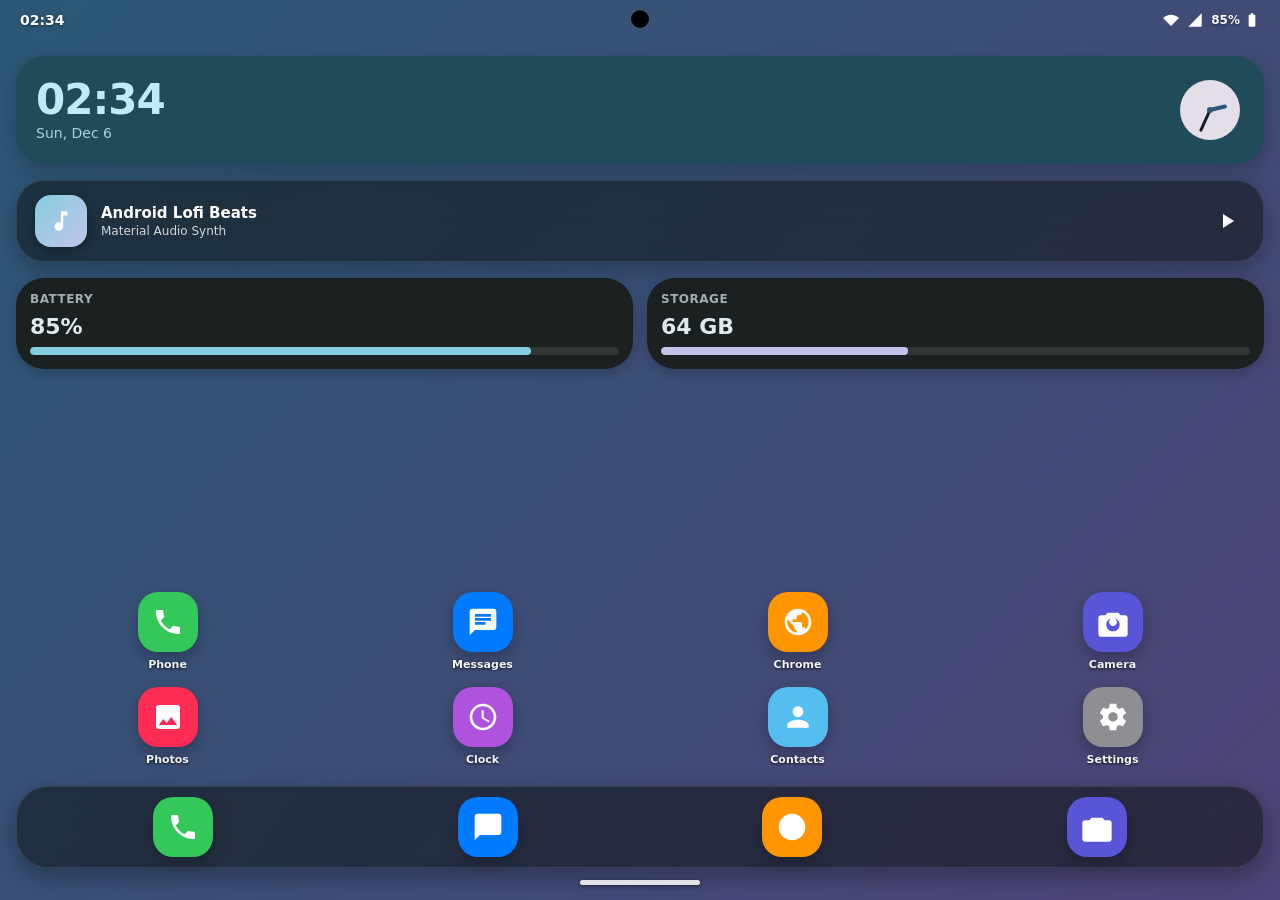
==== commit c78a2739: "done changes" ====
--- a/index.html
+++ b/index.html
@@ -482,12 +482,14 @@
       bottom: 0;
       left: 0;
       right: 0;
-      height: 28px;
+      height: 36px;
       display: flex;
       justify-content: center;
       align-items: center;
-      z-index: 9000;
-      cursor: ns-resize;
+      z-index: 25000;
+      cursor: pointer;
+      touch-action: none;
+      -webkit-tap-highlight-color: transparent;
     }
 
     .nav-pill {
@@ -495,14 +497,70 @@
       height: 5px;
       background: rgba(255, 255, 255, 0.85);
       border-radius: var(--radius-pill);
-      box-shadow: 0 1px 3px rgba(0,0,0,0.4);
-      transition: width 0.2s, background 0.2s;
-    }
-    .nav-bar:hover .nav-pill {
+      box-shadow: 0 1px 4px rgba(0,0,0,0.5);
+      transition: width 0.2s, background 0.2s, transform 0.15s;
+    }
+    .nav-bar:hover .nav-pill,
+    .nav-bar:active .nav-pill {
       width: 150px;
       background: #ffffff;
       height: 6px;
-    }
+      transform: scale(1.05);
+    }
+
+    /* Shade Dismiss Handle */
+    .shade-dismiss-bar {
+      width: 100%;
+      padding: 16px 0 10px 0;
+      display: flex;
+      justify-content: center;
+      align-items: center;
+      cursor: pointer;
+      margin-top: auto;
+      flex-shrink: 0;
+      touch-action: none;
+    }
+    .shade-dismiss-pill {
+      width: 50px;
+      height: 5px;
+      background: var(--md-sys-color-outline);
+      border-radius: var(--radius-pill);
+      opacity: 0.6;
+      transition: opacity 0.2s, width 0.2s, transform 0.2s;
+    }
+    .shade-dismiss-bar:hover .shade-dismiss-pill,
+    .shade-dismiss-bar:active .shade-dismiss-pill {
+      opacity: 1;
+      width: 70px;
+      transform: translateY(-2px);
+    }
+
+    /* Drawer Handle Bar */
+    .drawer-handle-bar {
+      width: 100%;
+      display: flex;
+      justify-content: center;
+      align-items: center;
+      padding: 2px 0 14px 0;
+      cursor: pointer;
+      flex-shrink: 0;
+      touch-action: none;
+    }
+    .drawer-handle-pill {
+      width: 44px;
+      height: 5px;
+      background: var(--md-sys-color-outline);
+      border-radius: var(--radius-pill);
+      opacity: 0.6;
+      transition: opacity 0.2s, width 0.2s, transform 0.2s;
+    }
+    .drawer-handle-bar:hover .drawer-handle-pill,
+    .drawer-handle-bar:active .drawer-handle-pill {
+      opacity: 1;
+      width: 65px;
+      transform: translateY(2px);
+    }
+
 
     /* ==========================================================================
        NOTIFICATION SHADE & QUICK SETTINGS PANEL
@@ -1237,12 +1295,22 @@
         </div>
       </div>
 
+      <!-- Dismiss Handle Bar at Bottom of Shade -->
+      <div class="shade-dismiss-bar" onclick="closeShade()" title="Swipe up or tap to close">
+        <div class="shade-dismiss-pill"></div>
+      </div>
+
     </div>
 
     <!-- ==========================================================================
        APP DRAWER PANEL
        ========================================================================== -->
     <div class="drawer-panel" id="drawerPanel">
+      <!-- Drag Handle at Top of Drawer -->
+      <div class="drawer-handle-bar" onclick="closeDrawer()" title="Swipe down or tap to close">
+        <div class="drawer-handle-pill"></div>
+      </div>
+
       <div class="search-bar">
         <svg viewBox="0 0 24 24"><path d="M15.5 14h-.79l-.28-.27C15.41 12.59 16 11.11 16 9.5 16 5.91 13.09 3 9.5 3S3 5.91 3 9.5 5.91 16 9.5 16c1.61 0 3.09-.59 4.23-1.57l.27.28v.79l5 4.99L20.49 19l-4.99-5zm-6 0C7.01 14 5 11.99 5 9.5S7.01 5 9.5 5 14 7.01 14 9.5 11.99 14 9.5 14z"/></svg>
         <input type="text" class="search-input" id="drawerSearch" placeholder="Search apps..." oninput="filterDrawerApps(this.value)">
@@ -1252,6 +1320,7 @@
         <!-- Rendered dynamically -->
       </div>
     </div>
+
 
     <!-- ==========================================================================
        BUILT-IN ACTIVITY APPS
@@ -1836,15 +1905,19 @@
     /* ==========================================================================
        GESTURE CONTROLS & SYSTEM UI PANELS (TOUCH & MOUSE POINTER SUPPORT)
        ========================================================================== */
+    /* ==========================================================================
+       GESTURE CONTROLS & SYSTEM UI PANELS (TOUCH & MOUSE POINTER SUPPORT)
+       ========================================================================== */
     function setupGestures() {
       const deviceShell = document.getElementById('deviceShell');
       const statusBar = document.getElementById('statusBar');
       const shadePanel = document.getElementById('shadePanel');
       const drawerPanel = document.getElementById('drawerPanel');
-      const wallpaperLayer = document.getElementById('wallpaperLayer');
+      const drawerGrid = document.getElementById('drawerGrid');
 
       // Click to toggle shade from status bar
-      statusBar.addEventListener('click', () => {
+      statusBar.addEventListener('click', (e) => {
+        e.stopPropagation();
         if (shadePanel.classList.contains('open')) {
           closeShade();
         } else {
@@ -1852,75 +1925,167 @@
         }
       });
 
-      // Pointer Drag State (Mouse, Touch, Stylus)
+      // Gesture State Management
       let isDragging = false;
+      let startX = 0;
       let startY = 0;
-      let dragTarget = null; // 'top' or 'bottom'
+      let startTime = 0;
+      let dragMode = null; // 'open-shade' | 'open-drawer' | 'close-shade' | 'close-drawer'
       let currentDeltaY = 0;
 
-      deviceShell.addEventListener('pointerdown', (e) => {
+      function onDragStart(clientX, clientY, targetEl) {
+        if (state.activeApp) return;
+
         const rect = deviceShell.getBoundingClientRect();
-        const relativeY = e.clientY - rect.top;
-
-        // Check if drag starts near top (Status Bar region) or bottom (Nav Bar region)
-        if (relativeY < 120 && !drawerPanel.classList.contains('open') && !state.activeApp) {
+        const relY = clientY - rect.top;
+        const isShadeOpen = shadePanel.classList.contains('open');
+        const isDrawerOpen = drawerPanel.classList.contains('open');
+
+        startX = clientX;
+        startY = clientY;
+        startTime = Date.now();
+        currentDeltaY = 0;
+
+        if (isShadeOpen) {
+          // Closing Shade: allow gesture across panel (except interactive sliders/toggles)
+          if (targetEl && targetEl.closest('.range-slider, .switch, input, button:not(.shade-dismiss-bar)')) {
+            return;
+          }
           isDragging = true;
-          startY = e.clientY;
-          dragTarget = 'top';
+          dragMode = 'close-shade';
           shadePanel.style.transition = 'none';
-        } else if (relativeY > (rect.height - 120) && !shadePanel.classList.contains('open') && !state.activeApp) {
-          isDragging = true;
-          startY = e.clientY;
-          dragTarget = 'bottom';
-          drawerPanel.style.transition = 'none';
+        } else if (isDrawerOpen) {
+          // Closing Drawer: allowed from top handle, search area, or when drawerGrid is at top
+          if (targetEl && targetEl.closest('input')) {
+            return;
+          }
+          const isAtTop = !drawerGrid || drawerGrid.scrollTop <= 5;
+          const isHandleOrHeader = targetEl && targetEl.closest('.drawer-handle-bar, .search-bar');
+          
+          if (isAtTop || isHandleOrHeader) {
+            isDragging = true;
+            dragMode = 'close-drawer';
+            drawerPanel.style.transition = 'none';
+          }
+        } else {
+          // Home Screen: Opening Shade or Drawer
+          if (relY < rect.height * 0.42) {
+            // Dragging down from top -> Open Shade
+            isDragging = true;
+            dragMode = 'open-shade';
+            shadePanel.style.transition = 'none';
+          } else if (relY > rect.height * 0.52) {
+            // Dragging up from bottom -> Open Drawer
+            isDragging = true;
+            dragMode = 'open-drawer';
+            drawerPanel.style.transition = 'none';
+          }
         }
-      });
-
-      window.addEventListener('pointermove', (e) => {
-        if (!isDragging) return;
-        currentDeltaY = e.clientY - startY;
-
-        if (dragTarget === 'top') {
-          // Pulling shade down
+      }
+
+      function onDragMove(clientX, clientY) {
+        if (!isDragging || !dragMode) return;
+        currentDeltaY = clientY - startY;
+
+        if (dragMode === 'open-shade') {
+          // Pulling shade down from top (-100% to 0%)
           if (currentDeltaY > 0) {
-            const percent = Math.min(100, (currentDeltaY / 400) * 100);
+            const percent = Math.min(100, (currentDeltaY / 320) * 100);
             shadePanel.style.transform = `translateY(${percent - 100}%)`;
           }
-        } else if (dragTarget === 'bottom') {
-          // Pulling drawer up
+        } else if (dragMode === 'open-drawer') {
+          // Pulling drawer up from bottom (100% to 0%)
           if (currentDeltaY < 0) {
-            const percent = Math.min(100, (Math.abs(currentDeltaY) / 400) * 100);
+            const percent = Math.min(100, (Math.abs(currentDeltaY) / 320) * 100);
             drawerPanel.style.transform = `translateY(${100 - percent}%)`;
           }
+        } else if (dragMode === 'close-shade') {
+          // Dragging shade UP to close (0 to -100%)
+          if (currentDeltaY < 0) {
+            shadePanel.style.transform = `translateY(${currentDeltaY}px)`;
+          }
+        } else if (dragMode === 'close-drawer') {
+          // Dragging drawer DOWN to close (0 to 100%)
+          if (currentDeltaY > 0) {
+            drawerPanel.style.transform = `translateY(${currentDeltaY}px)`;
+          }
         }
-      });
-
-      window.addEventListener('pointerup', () => {
-        if (!isDragging) return;
-        isDragging = false;
-        
+      }
+
+      function onDragEnd() {
+        if (!isDragging || !dragMode) {
+          isDragging = false;
+          dragMode = null;
+          return;
+        }
+
+        const elapsed = Math.max(1, Date.now() - startTime);
+        const velocity = Math.abs(currentDeltaY) / elapsed; // px per ms
+        const isFlick = velocity > 0.25;
+
         shadePanel.style.transition = '';
         drawerPanel.style.transition = '';
 
-        if (dragTarget === 'top') {
-          if (currentDeltaY > 80) {
+        if (dragMode === 'open-shade') {
+          if (currentDeltaY > 60 || (currentDeltaY > 20 && isFlick)) {
             openShade();
           } else {
             closeShade();
           }
-        } else if (dragTarget === 'bottom') {
-          if (currentDeltaY < -80) {
+        } else if (dragMode === 'open-drawer') {
+          if (currentDeltaY < -60 || (currentDeltaY < -20 && isFlick)) {
             openDrawer();
           } else {
             closeDrawer();
           }
+        } else if (dragMode === 'close-shade') {
+          if (currentDeltaY < -50 || (currentDeltaY < -15 && isFlick)) {
+            closeShade();
+          } else {
+            openShade();
+          }
+        } else if (dragMode === 'close-drawer') {
+          if (currentDeltaY > 50 || (currentDeltaY > 15 && isFlick)) {
+            closeDrawer();
+          } else {
+            openDrawer();
+          }
         }
 
         shadePanel.style.transform = '';
         drawerPanel.style.transform = '';
-        dragTarget = null;
+        isDragging = false;
+        dragMode = null;
         currentDeltaY = 0;
+      }
+
+      // Pointer Events Support (Mouse, Stylus, Desktop)
+      deviceShell.addEventListener('pointerdown', (e) => {
+        onDragStart(e.clientX, e.clientY, e.target);
       });
+
+      window.addEventListener('pointermove', (e) => {
+        onDragMove(e.clientX, e.clientY);
+      });
+
+      window.addEventListener('pointerup', onDragEnd);
+      window.addEventListener('pointercancel', onDragEnd);
+
+      // Touch Events Support (Native Mobile Smoothness)
+      deviceShell.addEventListener('touchstart', (e) => {
+        if (e.touches && e.touches.length === 1) {
+          onDragStart(e.touches[0].clientX, e.touches[0].clientY, e.target);
+        }
+      }, { passive: true });
+
+      window.addEventListener('touchmove', (e) => {
+        if (isDragging && e.touches && e.touches.length === 1) {
+          onDragMove(e.touches[0].clientX, e.touches[0].clientY);
+        }
+      }, { passive: true });
+
+      window.addEventListener('touchend', onDragEnd, { passive: true });
+      window.addEventListener('touchcancel', onDragEnd, { passive: true });
 
       // Keyboard Shortcuts for Desktop Navigation
       window.addEventListener('keydown', (e) => {
@@ -1941,6 +2106,7 @@
     function openShade() {
       document.getElementById('shadePanel').classList.add('open');
       document.getElementById('wallpaperLayer').classList.add('blurred');
+      document.getElementById('drawerPanel').classList.remove('open');
     }
 
     function closeShade() {
@@ -1951,11 +2117,14 @@
     function openDrawer() {
       document.getElementById('drawerPanel').classList.add('open');
       document.getElementById('wallpaperLayer').classList.add('blurred');
+      document.getElementById('shadePanel').classList.remove('open');
     }
 
     function closeDrawer() {
       document.getElementById('drawerPanel').classList.remove('open');
       document.getElementById('wallpaperLayer').classList.remove('blurred');
+      const searchInput = document.getElementById('drawerSearch');
+      if (searchInput) searchInput.blur();
     }
 
     function handleNavClick() {
@@ -1965,6 +2134,7 @@
         closeApp(state.activeApp);
       }
     }
+
 
     function toggleQS(el) {
       el.classList.toggle('active');
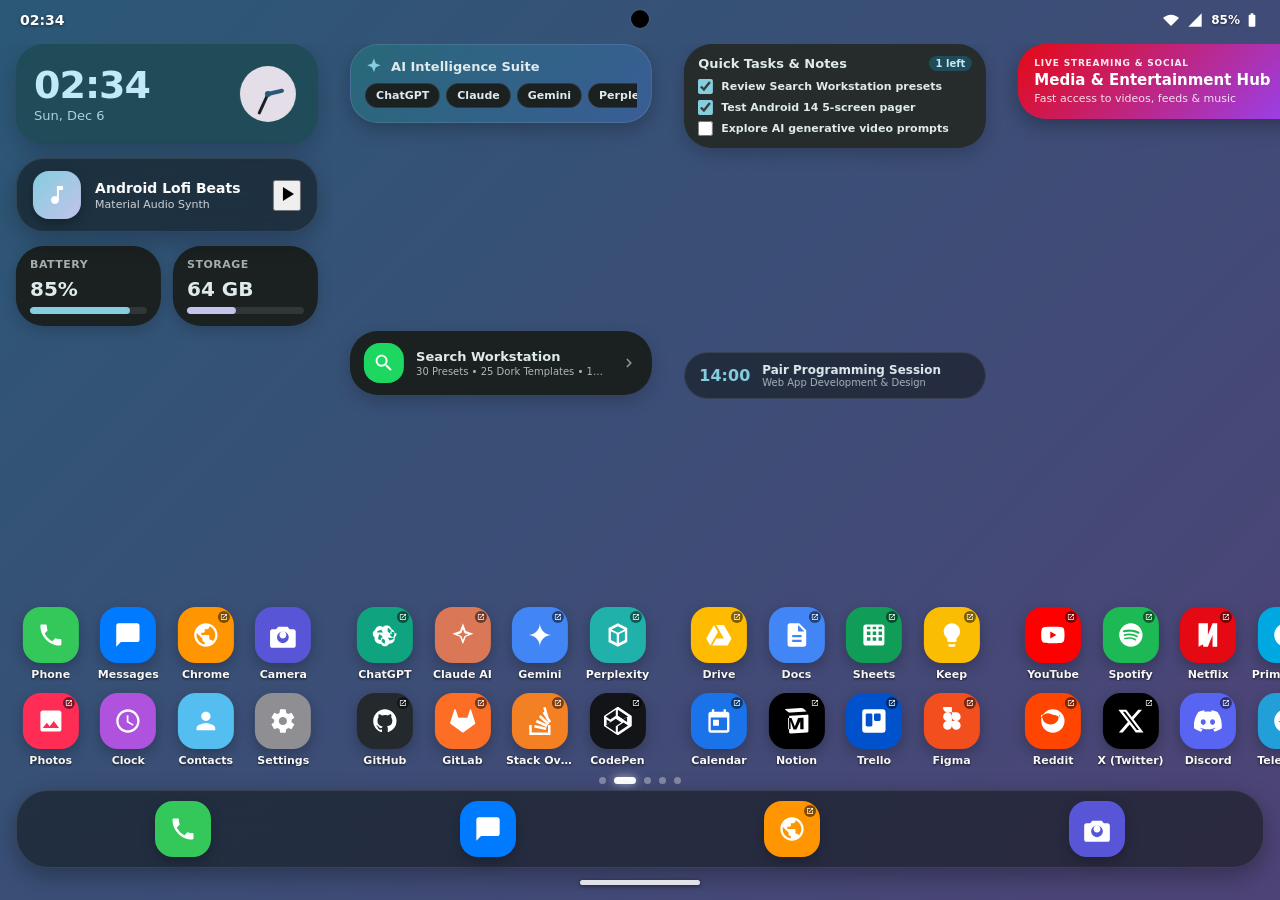
==== commit 4a594357: "done changes" ====
--- a/index.html
+++ b/index.html
@@ -219,28 +219,105 @@
     }
 
     /* ==========================================================================
-       HOME SCREEN & WIDGETS
+       PAGED HOME SCREENS SYSTEM (5 HOMESCREENS)
        ========================================================================== */
-    .home-screen {
+    .home-wrapper {
       position: relative;
       width: 100%;
       height: 100%;
       z-index: 10;
-      padding: 46px 16px calc(32px + env(safe-area-inset-bottom, 0px)) 16px;
+      display: flex;
+      flex-direction: column;
+      justify-content: space-between;
+      padding: 44px 0 calc(28px + env(safe-area-inset-bottom, 0px)) 0;
+      overflow: hidden;
+      box-sizing: border-box;
+    }
+
+    .home-pager-container {
+      position: relative;
+      flex: 1;
+      width: 100%;
+      overflow: hidden;
+      display: flex;
+    }
+
+    .home-screens-track {
+      display: flex;
+      width: 500%;
+      height: 100%;
+      transform: translateX(-20%); /* Default to Page 1 (Main Home Screen) */
+      transition: transform 0.35s var(--motion-standard);
+      will-change: transform;
+    }
+
+    .home-page {
+      width: 20%;
+      height: 100%;
+      padding: 0 16px 4px 16px;
       display: flex;
       flex-direction: column;
       justify-content: space-between;
       overflow-y: auto;
       scrollbar-width: none;
-    }
-    .home-screen::-webkit-scrollbar { display: none; }
-
+      box-sizing: border-box;
+      flex-shrink: 0;
+      gap: 12px;
+    }
+    .home-page::-webkit-scrollbar { display: none; }
+
+    /* Page Indicator (5 Dots) */
+    .page-indicator {
+      display: flex;
+      justify-content: center;
+      align-items: center;
+      gap: 8px;
+      padding: 2px 0 6px 0;
+      z-index: 20;
+      cursor: pointer;
+    }
+
+    .page-indicator .dot {
+      width: 7px;
+      height: 7px;
+      border-radius: var(--radius-pill);
+      background: rgba(255, 255, 255, 0.35);
+      transition: all 0.25s var(--motion-standard);
+      cursor: pointer;
+    }
+    .page-indicator .dot:hover {
+      background: rgba(255, 255, 255, 0.7);
+    }
+    .page-indicator .dot.active {
+      width: 22px;
+      background: #ffffff;
+      box-shadow: 0 0 10px rgba(255, 255, 255, 0.6);
+    }
+
+    /* Pinned Dock Container */
+    .dock-container {
+      background: var(--glass-bg);
+      backdrop-filter: blur(25px);
+      -webkit-backdrop-filter: blur(25px);
+      border: 1px solid var(--glass-border);
+      border-radius: 32px;
+      padding: 10px 14px;
+      display: flex;
+      justify-content: space-around;
+      margin: 0 16px 4px 16px;
+      flex-shrink: 0;
+      box-shadow: 0 8px 24px rgba(0,0,0,0.3);
+      z-index: 20;
+    }
+
+    /* ==========================================================================
+       HOME SCREEN WIDGETS & SECTIONS
+       ========================================================================== */
     /* Widgets Section */
     .widgets-container {
       display: flex;
       flex-direction: column;
-      gap: 16px;
-      margin-top: 10px;
+      gap: 14px;
     }
 
     /* Clock Widget */
@@ -248,7 +325,7 @@
       background: var(--md-sys-color-primary-container);
       color: var(--md-sys-color-on-primary-container);
       border-radius: var(--radius-xl);
-      padding: 20px;
+      padding: 18px;
       display: flex;
       align-items: center;
       justify-content: space-between;
@@ -256,29 +333,10 @@
       transition: background-color var(--anim-speed), color var(--anim-speed);
       cursor: pointer;
     }
-
-    .widget-clock-digital {
-      display: flex;
-      flex-direction: column;
-    }
-    .widget-clock-time {
-      font-size: 42px;
-      font-weight: 800;
-      line-height: 1;
-      letter-spacing: -1px;
-    }
-    .widget-clock-date {
-      font-size: 14px;
-      font-weight: 500;
-      opacity: 0.85;
-      margin-top: 4px;
-    }
-
-    /* Analog Clock Canvas */
-    .analog-clock-canvas {
-      width: 68px;
-      height: 68px;
-    }
+    .widget-clock-digital { display: flex; flex-direction: column; }
+    .widget-clock-time { font-size: 38px; font-weight: 800; line-height: 1; letter-spacing: -1px; }
+    .widget-clock-date { font-size: 13px; font-weight: 500; opacity: 0.85; margin-top: 4px; }
+    .analog-clock-canvas { width: 64px; height: 64px; }
 
     /* Music Widget */
     .widget-music {
@@ -287,17 +345,16 @@
       -webkit-backdrop-filter: blur(20px);
       border: 1px solid var(--glass-border);
       border-radius: var(--radius-xl);
-      padding: 14px 18px;
+      padding: 12px 16px;
       display: flex;
       align-items: center;
       gap: 14px;
       color: #ffffff;
       box-shadow: 0 8px 24px rgba(0,0,0,0.25);
     }
-
     .music-art {
-      width: 52px;
-      height: 52px;
+      width: 48px;
+      height: 48px;
       border-radius: var(--radius-md);
       background: linear-gradient(135deg, var(--md-sys-color-primary), var(--md-sys-color-tertiary));
       display: flex;
@@ -306,83 +363,29 @@
       box-shadow: 0 4px 12px rgba(0,0,0,0.3);
       flex-shrink: 0;
     }
-
-    .music-art svg {
-      width: 26px;
-      height: 26px;
-      fill: #ffffff;
-    }
-
-    .music-info {
-      flex: 1;
-      overflow: hidden;
-    }
-    .music-title {
-      font-size: 15px;
-      font-weight: 700;
-      white-space: nowrap;
-      overflow: hidden;
-      text-overflow: ellipsis;
-    }
-    .music-artist {
-      font-size: 12px;
-      opacity: 0.8;
-      margin-top: 2px;
-    }
-
-    .music-controls {
-      display: flex;
-      align-items: center;
-      gap: 10px;
-    }
-
-    .btn-icon {
-      background: none;
-      border: none;
-      color: currentColor;
-      cursor: pointer;
-      display: flex;
-      align-items: center;
-      justify-content: center;
-      padding: 6px;
-      border-radius: 50%;
-      transition: background 0.2s;
-    }
-    .btn-icon:hover { background: rgba(255,255,255,0.15); }
-    .btn-icon:active { transform: scale(0.92); }
+    .music-art svg { width: 24px; height: 24px; fill: #ffffff; }
+    .music-info { flex: 1; overflow: hidden; }
+    .music-title { font-size: 14px; font-weight: 700; white-space: nowrap; overflow: hidden; text-overflow: ellipsis; }
+    .music-artist { font-size: 11px; opacity: 0.8; margin-top: 2px; }
+    .music-controls { display: flex; align-items: center; gap: 10px; }
 
     /* Meter Widget Row */
-    .widgets-row {
-      display: grid;
-      grid-template-columns: 1fr 1fr;
-      gap: 14px;
-    }
-
+    .widgets-row { display: grid; grid-template-columns: 1fr 1fr; gap: 12px; }
     .widget-mini {
       background: var(--md-sys-color-surface-container);
       color: var(--md-sys-color-on-surface);
       border-radius: var(--radius-xl);
-      padding: 14px;
+      padding: 12px 14px;
       display: flex;
       flex-direction: column;
-      gap: 8px;
+      gap: 6px;
       box-shadow: 0 4px 16px var(--md-sys-color-shadow);
       transition: background var(--anim-speed);
     }
-    .widget-mini-title {
-      font-size: 12px;
-      font-weight: 600;
-      opacity: 0.7;
-      text-transform: uppercase;
-      letter-spacing: 0.5px;
-    }
-    .widget-mini-value {
-      font-size: 22px;
-      font-weight: 800;
-    }
-
+    .widget-mini-title { font-size: 11px; font-weight: 600; opacity: 0.7; text-transform: uppercase; letter-spacing: 0.5px; }
+    .widget-mini-value { font-size: 20px; font-weight: 800; }
     .progress-bar-bg {
-      height: 8px;
+      height: 7px;
       width: 100%;
       background: var(--md-sys-color-surface-container-highest);
       border-radius: var(--radius-pill);
@@ -396,20 +399,175 @@
       transition: width 0.5s ease;
     }
 
+    /* Google Search Pill */
+    .google-search-widget {
+      background: var(--glass-bg);
+      backdrop-filter: blur(20px);
+      -webkit-backdrop-filter: blur(20px);
+      border: 1px solid var(--glass-border);
+      border-radius: var(--radius-pill);
+      padding: 10px 16px;
+      display: flex;
+      align-items: center;
+      gap: 12px;
+      cursor: pointer;
+      box-shadow: 0 6px 18px rgba(0,0,0,0.25);
+      transition: transform 0.2s;
+    }
+    .google-search-widget:active { transform: scale(0.98); }
+    .google-logo { width: 22px; height: 22px; display: flex; align-items: center; justify-content: center; flex-shrink: 0; }
+    .google-logo svg { width: 22px; height: 22px; }
+    .google-search-text { font-size: 13px; font-weight: 500; opacity: 0.85; flex: 1; white-space: nowrap; overflow: hidden; text-overflow: ellipsis; }
+    .google-search-icons { display: flex; align-items: center; gap: 8px; }
+    .google-search-icons svg { width: 18px; height: 18px; fill: currentColor; opacity: 0.8; }
+
+    /* At a Glance */
+    .widget-glance {
+      background: var(--md-sys-color-primary-container);
+      color: var(--md-sys-color-on-primary-container);
+      border-radius: var(--radius-xl);
+      padding: 14px 16px;
+      display: flex;
+      flex-direction: column;
+      gap: 4px;
+      box-shadow: 0 6px 20px var(--md-sys-color-shadow);
+    }
+    .glance-date { font-size: 16px; font-weight: 800; letter-spacing: -0.5px; }
+    .glance-info { display: flex; align-items: center; justify-content: space-between; font-size: 12px; font-weight: 600; opacity: 0.9; }
+    .glance-badge { background: var(--md-sys-color-primary); color: var(--md-sys-color-on-primary); padding: 2px 7px; border-radius: var(--radius-pill); font-size: 10px; font-weight: 700; }
+
+    /* Discover Feed Cards */
+    .discover-feed { display: flex; flex-direction: column; gap: 8px; }
+    .discover-card {
+      background: var(--glass-bg);
+      backdrop-filter: blur(15px);
+      -webkit-backdrop-filter: blur(15px);
+      border: 1px solid var(--glass-border);
+      border-radius: var(--radius-md);
+      padding: 10px 12px;
+      cursor: pointer;
+      transition: transform 0.2s, background 0.2s;
+    }
+    .discover-card:hover { background: rgba(255, 255, 255, 0.35); }
+    .discover-card:active { transform: scale(0.97); }
+    .discover-tag { display: inline-block; font-size: 9px; font-weight: 700; background: #4285f4; color: #fff; padding: 2px 6px; border-radius: var(--radius-pill); margin-bottom: 4px; }
+    .discover-title { font-size: 12px; font-weight: 700; line-height: 1.3; display: -webkit-box; -webkit-line-clamp: 2; -webkit-box-orient: vertical; overflow: hidden; }
+    .discover-meta { font-size: 10px; opacity: 0.7; margin-top: 3px; }
+
+    /* AI Suite Widget */
+    .widget-ai-suite {
+      background: linear-gradient(135deg, rgba(16, 163, 127, 0.25), rgba(66, 133, 244, 0.25));
+      border: 1px solid var(--glass-border);
+      border-radius: var(--radius-xl);
+      padding: 12px 14px;
+      display: flex;
+      flex-direction: column;
+      gap: 8px;
+      box-shadow: 0 6px 20px rgba(0,0,0,0.25);
+    }
+    .ai-suite-header { display: flex; align-items: center; gap: 8px; font-size: 13px; font-weight: 800; }
+    .ai-suite-header svg { width: 18px; height: 18px; fill: var(--md-sys-color-primary); }
+    .ai-chips-row { display: flex; gap: 6px; overflow-x: auto; scrollbar-width: none; padding-bottom: 2px; }
+    .ai-chips-row::-webkit-scrollbar { display: none; }
+    .ai-chip {
+      background: var(--md-sys-color-surface-container);
+      color: var(--md-sys-color-on-surface);
+      padding: 5px 10px;
+      border-radius: var(--radius-pill);
+      font-size: 11px;
+      font-weight: 700;
+      white-space: nowrap;
+      cursor: pointer;
+      border: 1px solid var(--glass-border);
+      transition: all 0.2s;
+    }
+    .ai-chip:hover { background: var(--md-sys-color-primary); color: var(--md-sys-color-on-primary); transform: scale(1.04); }
+
+    /* Featured Tool Card */
+    .widget-tool-card {
+      background: var(--md-sys-color-surface-container);
+      color: var(--md-sys-color-on-surface);
+      border-radius: var(--radius-xl);
+      padding: 12px 14px;
+      display: flex;
+      align-items: center;
+      gap: 12px;
+      box-shadow: 0 6px 18px var(--md-sys-color-shadow);
+      cursor: pointer;
+      transition: transform 0.2s;
+    }
+    .widget-tool-card:active { transform: scale(0.97); }
+    .tool-icon { width: 40px; height: 40px; border-radius: var(--radius-md); display: flex; align-items: center; justify-content: center; flex-shrink: 0; }
+    .tool-icon svg { width: 22px; height: 22px; }
+    .tool-content { flex: 1; overflow: hidden; }
+    .tool-title { font-size: 13px; font-weight: 800; white-space: nowrap; overflow: hidden; text-overflow: ellipsis; }
+    .tool-sub { font-size: 10px; opacity: 0.75; margin-top: 2px; white-space: nowrap; overflow: hidden; text-overflow: ellipsis; }
+    .tool-arrow { width: 18px; height: 18px; fill: currentColor; opacity: 0.6; flex-shrink: 0; }
+
+    /* Quick Tasks Widget */
+    .widget-notes {
+      background: var(--md-sys-color-surface-container-high);
+      color: var(--md-sys-color-on-surface);
+      border-radius: var(--radius-xl);
+      padding: 12px 14px;
+      display: flex;
+      flex-direction: column;
+      gap: 8px;
+      box-shadow: 0 6px 18px var(--md-sys-color-shadow);
+    }
+    .notes-header { display: flex; justify-content: space-between; align-items: center; }
+    .notes-title { font-size: 13px; font-weight: 800; }
+    .notes-badge { font-size: 10px; font-weight: 700; background: var(--md-sys-color-primary-container); color: var(--md-sys-color-on-primary-container); padding: 2px 7px; border-radius: var(--radius-pill); }
+    .notes-list { display: flex; flex-direction: column; gap: 6px; }
+    .todo-item { display: flex; align-items: center; gap: 8px; font-size: 11px; font-weight: 600; cursor: pointer; }
+    .todo-item input[type="checkbox"] { accent-color: var(--md-sys-color-primary); width: 15px; height: 15px; cursor: pointer; }
+
+    /* Agenda Card */
+    .widget-agenda {
+      background: var(--glass-bg);
+      backdrop-filter: blur(20px);
+      -webkit-backdrop-filter: blur(20px);
+      border: 1px solid var(--glass-border);
+      border-radius: var(--radius-xl);
+      padding: 10px 14px;
+      display: flex;
+      align-items: center;
+      gap: 12px;
+      cursor: pointer;
+    }
+    .agenda-time { font-size: 16px; font-weight: 800; color: var(--md-sys-color-primary); }
+    .agenda-details { flex: 1; }
+    .agenda-title { font-size: 12px; font-weight: 700; }
+    .agenda-sub { font-size: 10px; opacity: 0.7; }
+
+    /* Streaming Hub Banner */
+    .widget-streaming-banner {
+      background: linear-gradient(135deg, #e50914, #9146ff);
+      color: #ffffff;
+      border-radius: var(--radius-xl);
+      padding: 14px 16px;
+      display: flex;
+      flex-direction: column;
+      gap: 3px;
+      box-shadow: 0 6px 20px rgba(0,0,0,0.3);
+    }
+    .stream-badge { font-size: 9px; font-weight: 800; letter-spacing: 0.8px; opacity: 0.9; }
+    .stream-title { font-size: 15px; font-weight: 800; }
+    .stream-sub { font-size: 11px; opacity: 0.85; }
+
     /* App Icons Grid */
     .app-grid {
       display: grid;
       grid-template-columns: repeat(4, 1fr);
-      gap: 16px 12px;
-      margin-top: auto;
-      padding-bottom: 10px;
+      gap: 12px 8px;
+      padding: 4px 0;
     }
 
     .app-item {
       display: flex;
       flex-direction: column;
       align-items: center;
-      gap: 6px;
+      gap: 5px;
       cursor: pointer;
       transition: transform 0.2s var(--motion-bounce);
     }
@@ -418,20 +576,20 @@
     }
 
     .app-icon {
-      width: 60px;
-      height: 60px;
-      border-radius: 20px;
+      width: 56px;
+      height: 56px;
+      border-radius: 18px;
       display: flex;
       align-items: center;
       justify-content: center;
-      box-shadow: 0 6px 16px rgba(0,0,0,0.25);
+      box-shadow: 0 5px 14px rgba(0,0,0,0.25);
       position: relative;
       overflow: hidden;
       transition: background-color var(--anim-speed);
     }
     .app-icon svg {
-      width: 32px;
-      height: 32px;
+      width: 28px;
+      height: 28px;
     }
 
     .app-label {
@@ -443,38 +601,24 @@
       white-space: nowrap;
       overflow: hidden;
       text-overflow: ellipsis;
-      max-width: 72px;
-    }
-
-    /* Pinned Dock */
-    .dock-container {
-      background: var(--glass-bg);
-      backdrop-filter: blur(25px);
-      -webkit-backdrop-filter: blur(25px);
-      border: 1px solid var(--glass-border);
-      border-radius: 32px;
-      padding: 10px 14px;
-      display: flex;
-      justify-content: space-around;
-      margin-top: 10px;
-      flex-shrink: 0;
-      box-shadow: 0 8px 24px rgba(0,0,0,0.3);
+      max-width: 68px;
     }
 
     /* Mobile Responsive Scaling for Short Screen Heights */
     @media (max-height: 820px) {
-      .widgets-container { gap: 10px; margin-top: 0; }
-      .widget-clock { padding: 12px 16px; }
-      .widget-clock-time { font-size: 32px; }
-      .analog-clock-canvas { width: 54px; height: 54px; }
-      .widget-music { padding: 8px 12px; }
-      .music-art { width: 44px; height: 44px; }
-      .app-grid { gap: 8px 6px; margin-top: 6px; padding-bottom: 4px; }
-      .app-icon { width: 50px; height: 50px; border-radius: 16px; }
-      .app-icon svg { width: 26px; height: 26px; }
-      .app-label { font-size: 10px; }
-      .dock-container { padding: 6px 10px; margin-top: 4px; }
-    }
+      .widgets-container { gap: 8px; }
+      .widget-clock { padding: 10px 14px; }
+      .widget-clock-time { font-size: 30px; }
+      .analog-clock-canvas { width: 50px; height: 50px; }
+      .widget-music { padding: 6px 10px; }
+      .music-art { width: 38px; height: 38px; }
+      .app-grid { gap: 6px 4px; padding: 2px 0; }
+      .app-icon { width: 46px; height: 46px; border-radius: 14px; }
+      .app-icon svg { width: 24px; height: 24px; }
+      .app-label { font-size: 9.5px; max-width: 58px; }
+      .dock-container { padding: 6px 8px; margin: 0 12px 2px 12px; }
+    }
+
 
     /* Gesture Pill / Nav Bar */
     .nav-bar {
@@ -1075,145 +1219,228 @@
       </div>
     </div>
 
-    <!-- HOME SCREEN & WIDGETS -->
-    <div class="home-screen" id="homeScreen">
+    <!-- 5-SCREEN HOME PAGER WRAPPER -->
+    <div class="home-wrapper" id="homeWrapper">
       
-      <!-- Top Widgets -->
-      <div class="widgets-container">
-        
-        <!-- Analog + Digital Clock Widget -->
-        <div class="widget-clock" onclick="openApp('clock')">
-          <div class="widget-clock-digital">
-            <div class="widget-clock-time" id="widgetTime">10:42</div>
-            <div class="widget-clock-date" id="widgetDate">Sat, Aug 1</div>
+      <div class="home-pager-container" id="homePagerContainer">
+        <div class="home-screens-track" id="homeScreensTrack">
+          
+          <!-- ================================================================
+             PAGE 0: GOOGLE DISCOVER & KNOWLEDGE SEARCH FEED
+             ================================================================ -->
+          <div class="home-page" id="homePage0">
+            
+            <!-- Google Material You Search Bar Widget -->
+            <div class="google-search-widget" onclick="openApp('search_workstation')" title="Launch Search Workstation">
+              <div class="google-logo">
+                <svg viewBox="0 0 24 24"><path fill="#4285F4" d="M23.745 12.27c0-.7-.06-1.4-.19-2.07H12v4.51h6.6c-.29 1.52-1.14 2.82-2.4 3.68v3.05h3.88c2.27-2.09 3.665-5.17 3.665-9.17z"/><path fill="#34A853" d="M12 24c3.24 0 5.95-1.08 7.93-2.91l-3.88-3.05c-1.08.72-2.45 1.16-4.05 1.16-3.12 0-5.77-2.1-6.72-4.93H1.24v3.15C3.26 21.36 7.33 24 12 24z"/><path fill="#FBBC05" d="M5.28 14.27c-.25-.72-.38-1.49-.38-2.27s.13-1.55.38-2.27V6.58H1.24C.45 8.16 0 9.92 0 12c0 2.08.45 3.84 1.24 5.42l4.04-3.15z"/><path fill="#EA4335" d="M12 4.75c1.77 0 3.35.61 4.6 1.8l3.42-3.42C17.95 1.19 15.24 0 12 0 7.33 0 3.26 2.64 1.24 6.58l4.04 3.15c.95-2.83 3.6-4.98 6.72-4.98z"/></svg>
+              </div>
+              <span class="google-search-text">Search workstation & web...</span>
+              <div class="google-search-icons">
+                <svg viewBox="0 0 24 24"><path d="M12 14c1.66 0 3-1.34 3-3V5c0-1.66-1.34-3-3-3S9 3.34 9 5v6c0 1.66 1.34 3 3 3z"/><path d="M17 11c0 2.76-2.24 5-5 5s-5-2.24-5-5H5c0 3.53 2.61 6.43 6 6.92V21h2v-3.08c3.39-.49 6-3.39 6-6.92h-2z"/></svg>
+              </div>
+            </div>
+
+            <!-- At a Glance Widget -->
+            <div class="widget-glance">
+              <div class="glance-date" id="glanceDate">Saturday, Aug 1</div>
+              <div class="glance-info">
+                <span class="glance-weather">🌤️ 28°C • Mostly Sunny</span>
+                <span class="glance-badge">Discover</span>
+              </div>
+            </div>
+
+            <!-- Discover News Cards Feed -->
+            <div class="discover-feed">
+              <div class="discover-card" onclick="openApp('news')">
+                <div class="discover-tag">Google News</div>
+                <div class="discover-title">Android 14 Material You: Dynamic Color Theming & Gesture Navigation</div>
+                <div class="discover-meta">Technology • 15m ago</div>
+              </div>
+              <div class="discover-card" onclick="openApp('hackernews')">
+                <div class="discover-tag" style="background:#ff6600;">Hacker News</div>
+                <div class="discover-title">Show HN: Modular Multi-Engine OSINT Research Workstation</div>
+                <div class="discover-meta">Trending • 1h ago</div>
+              </div>
+              <div class="discover-card" onclick="openApp('devto')">
+                <div class="discover-tag" style="background:#0a0a0a;">Dev.to</div>
+                <div class="discover-title">Building client-side applications with Vanilla JavaScript & ES Modules</div>
+                <div class="discover-meta">Development • 3h ago</div>
+              </div>
+            </div>
+
+            <!-- Knowledge Apps Grid -->
+            <div class="app-grid" id="gridPage0"></div>
+
           </div>
-          <canvas class="analog-clock-canvas" id="analogClockCanvas" width="68" height="68"></canvas>
-        </div>
-
-        <!-- Music Player Widget -->
-        <div class="widget-music">
-          <div class="music-art">
-            <svg viewBox="0 0 24 24"><path d="M12 3v10.55c-.59-.34-1.27-.55-2-.55-2.21 0-4 1.79-4 4s1.79 4 4 4 4-1.79 4-4V7h4V3h-6z"/></svg>
+
+          <!-- ================================================================
+             PAGE 1: MAIN CORE HOME SCREEN (DEFAULT ANDROID 14)
+             ================================================================ -->
+          <div class="home-page" id="homePage1">
+            
+            <div class="widgets-container">
+              <!-- Analog + Digital Clock Widget -->
+              <div class="widget-clock" onclick="openApp('clock')">
+                <div class="widget-clock-digital">
+                  <div class="widget-clock-time" id="widgetTime">10:42</div>
+                  <div class="widget-clock-date" id="widgetDate">Sat, Aug 1</div>
+                </div>
+                <canvas class="analog-clock-canvas" id="analogClockCanvas" width="64" height="64"></canvas>
+              </div>
+
+              <!-- Music Player Widget -->
+              <div class="widget-music">
+                <div class="music-art">
+                  <svg viewBox="0 0 24 24"><path d="M12 3v10.55c-.59-.34-1.27-.55-2-.55-2.21 0-4 1.79-4 4s1.79 4 4 4 4-1.79 4-4V7h4V3h-6z"/></svg>
+                </div>
+                <div class="music-info">
+                  <div class="music-title" id="widgetMusicTitle">Android Lofi Beats</div>
+                  <div class="music-artist" id="widgetMusicArtist">Material Audio Synth</div>
+                </div>
+                <div class="music-controls">
+                  <button class="btn-icon" onclick="togglePlayMusic(event)">
+                    <svg id="musicPlayIcon" style="width:24px;height:24px;fill:currentColor;" viewBox="0 0 24 24"><path d="M8 5v14l11-7z"/></svg>
+                  </button>
+                </div>
+              </div>
+
+              <!-- Meter Widgets Row -->
+              <div class="widgets-row">
+                <div class="widget-mini">
+                  <div class="widget-mini-title">Battery</div>
+                  <div class="widget-mini-value" id="meterBattery">85%</div>
+                  <div class="progress-bar-bg">
+                    <div class="progress-bar-fill" id="meterBatteryFill" style="width: 85%;"></div>
+                  </div>
+                </div>
+                <div class="widget-mini">
+                  <div class="widget-mini-title">Storage</div>
+                  <div class="widget-mini-value">64 GB</div>
+                  <div class="progress-bar-bg">
+                    <div class="progress-bar-fill" style="width: 42%; background: var(--md-sys-color-tertiary);"></div>
+                  </div>
+                </div>
+              </div>
+            </div>
+
+            <!-- Core App Grid -->
+            <div class="app-grid" id="gridPage1"></div>
+
           </div>
-          <div class="music-info">
-            <div class="music-title" id="widgetMusicTitle">Android Lofi Beats</div>
-            <div class="music-artist" id="widgetMusicArtist">Material Audio Synth</div>
+
+          <!-- ================================================================
+             PAGE 2: AI & DEVELOPER WORKSTATION HUB
+             ================================================================ -->
+          <div class="home-page" id="homePage2">
+            
+            <!-- AI Suite Banner -->
+            <div class="widget-ai-suite">
+              <div class="ai-suite-header">
+                <svg viewBox="0 0 24 24"><path d="M12 2L9.5 8.5 3 11l6.5 2.5L12 20l2.5-6.5L21 11l-6.5-2.5L12 2z"/></svg>
+                <span>AI Intelligence Suite</span>
+              </div>
+              <div class="ai-chips-row">
+                <div class="ai-chip" onclick="openApp('chatgpt')">ChatGPT</div>
+                <div class="ai-chip" onclick="openApp('claude')">Claude</div>
+                <div class="ai-chip" onclick="openApp('gemini')">Gemini</div>
+                <div class="ai-chip" onclick="openApp('perplexity')">Perplexity</div>
+                <div class="ai-chip" onclick="openApp('deepseek')">DeepSeek</div>
+              </div>
+            </div>
+
+            <!-- Search Workstation Featured Tool Card -->
+            <div class="widget-tool-card" onclick="openApp('search_workstation')">
+              <div class="tool-icon" style="background:#1ed760;">
+                <svg viewBox="0 0 24 24" fill="white"><path d="M15.5 14h-.79l-.28-.27C15.41 12.59 16 11.11 16 9.5 16 5.91 13.09 3 9.5 3S3 5.91 3 9.5 5.91 16 9.5 16c1.61 0 3.09-.59 4.23-1.57l.27.28v.79l5 4.99L20.49 19l-4.99-5zm-6 0C7.01 14 5 11.99 5 9.5S7.01 5 9.5 5 14 7.01 14 9.5 11.99 14 9.5 14z"/></svg>
+              </div>
+              <div class="tool-content">
+                <div class="tool-title">Search Workstation</div>
+                <div class="tool-sub">30 Presets • 25 Dork Templates • 10 Engines</div>
+              </div>
+              <svg class="tool-arrow" viewBox="0 0 24 24"><path d="M8.59 16.59L13.17 12 8.59 7.41 10 6l6 6-6 6-1.41-1.41z"/></svg>
+            </div>
+
+            <!-- Developer & AI App Grid -->
+            <div class="app-grid" id="gridPage2"></div>
+
           </div>
-          <div class="music-controls">
-            <button class="btn-icon" onclick="togglePlayMusic(event)">
-              <svg id="musicPlayIcon" style="width:24px;height:24px;fill:currentColor;" viewBox="0 0 24 24"><path d="M8 5v14l11-7z"/></svg>
-            </button>
+
+          <!-- ================================================================
+             PAGE 3: PRODUCTIVITY, WORKSPACE & NOTES HUB
+             ================================================================ -->
+          <div class="home-page" id="homePage3">
+            
+            <!-- Quick Tasks Widget -->
+            <div class="widget-notes">
+              <div class="notes-header">
+                <span class="notes-title">Quick Tasks & Notes</span>
+                <span class="notes-badge" id="notesCount">3 tasks</span>
+              </div>
+              <div class="notes-list">
+                <label class="todo-item">
+                  <input type="checkbox" checked onchange="updateTaskCount()">
+                  <span>Review Search Workstation presets</span>
+                </label>
+                <label class="todo-item">
+                  <input type="checkbox" checked onchange="updateTaskCount()">
+                  <span>Test Android 14 5-screen pager</span>
+                </label>
+                <label class="todo-item">
+                  <input type="checkbox" onchange="updateTaskCount()">
+                  <span>Explore AI generative video prompts</span>
+                </label>
+              </div>
+            </div>
+
+            <!-- Calendar Agenda Card -->
+            <div class="widget-agenda" onclick="openApp('calendar')">
+              <div class="agenda-time">14:00</div>
+              <div class="agenda-details">
+                <div class="agenda-title">Pair Programming Session</div>
+                <div class="agenda-sub">Web App Development & Design</div>
+              </div>
+            </div>
+
+            <!-- Productivity App Grid -->
+            <div class="app-grid" id="gridPage3"></div>
+
           </div>
-        </div>
-
-        <!-- Meter Widgets Row -->
-        <div class="widgets-row">
-          <div class="widget-mini">
-            <div class="widget-mini-title">Battery</div>
-            <div class="widget-mini-value" id="meterBattery">85%</div>
-            <div class="progress-bar-bg">
-              <div class="progress-bar-fill" id="meterBatteryFill" style="width: 85%;"></div>
+
+          <!-- ================================================================
+             PAGE 4: MEDIA, STREAMING & SOCIAL HUB
+             ================================================================ -->
+          <div class="home-page" id="homePage4">
+            
+            <!-- Streaming Hub Banner -->
+            <div class="widget-streaming-banner">
+              <div class="stream-badge">LIVE STREAMING & SOCIAL</div>
+              <div class="stream-title">Media & Entertainment Hub</div>
+              <div class="stream-sub">Fast access to videos, feeds & music</div>
             </div>
+
+            <!-- Media & Social App Grid -->
+            <div class="app-grid" id="gridPage4"></div>
+
           </div>
-          <div class="widget-mini">
-            <div class="widget-mini-title">Storage</div>
-            <div class="widget-mini-value">64 GB</div>
-            <div class="progress-bar-bg">
-              <div class="progress-bar-fill" style="width: 42%; background: var(--md-sys-color-tertiary);"></div>
-            </div>
-          </div>
-        </div>
-
-      </div>
-
-      <!-- App Grid -->
-      <div class="app-grid">
-        
-        <!-- Phone -->
-        <div class="app-item" onclick="openApp('phone')">
-          <div class="app-icon" style="background:#34c759;">
-            <svg viewBox="0 0 24 24" fill="white"><path d="M6.62 10.79c1.44 2.83 3.76 5.14 6.59 6.59l2.2-2.2c.27-.27.67-.36 1.02-.24 1.12.37 2.33.57 3.57.57.55 0 1 .45 1 1V20c0 .55-.45 1-1 1-9.39 0-17-7.61-17-17 0-.55.45-1 1-1h3.5c.55 0 1 .45 1 1 0 1.25.2 2.45.57 3.57.11.35.03.74-.25 1.02l-2.2 2.2z"/></svg>
-          </div>
-          <span class="app-label">Phone</span>
-        </div>
-
-        <!-- Messages -->
-        <div class="app-item" onclick="openApp('messages')">
-          <div class="app-icon" style="background:#007aff;">
-            <svg viewBox="0 0 24 24" fill="white"><path d="M20 2H4c-1.1 0-1.99.9-1.99 2L2 22l4-4h14c1.1 0 2-.9 2-2V4c0-1.1-.9-2-2-2zM6 9h12v2H6V9zm8 5H6v-2h8v2zm4-6H6V6h12v2z"/></svg>
-          </div>
-          <span class="app-label">Messages</span>
-        </div>
-
-        <!-- Chrome -->
-        <div class="app-item" onclick="openApp('chrome')">
-          <div class="app-icon" style="background:#ff9500;">
-            <svg viewBox="0 0 24 24" fill="white"><path d="M12 2C6.48 2 2 6.48 2 12s4.48 10 10 10 10-4.48 10-10S17.52 2 12 2zm-1 17.93c-3.95-.49-7-3.85-7-7.93 0-.62.08-1.21.21-1.79L9 15v1c0 1.1.9 2 2 2v1.93zm6.9-2.54c-.26-.81-1-1.39-1.9-1.39h-1v-3c0-.55-.45-1-1-1H8v-2h2c.55 0 1-.45 1-1V7h2c1.1 0 2-.9 2-2v-.41c2.93 1.19 5 4.06 5 7.41 0 2.08-.8 3.97-2.1 5.39z"/></svg>
-          </div>
-          <span class="app-label">Chrome</span>
-        </div>
-
-        <!-- Camera -->
-        <div class="app-item" onclick="openApp('camera')">
-          <div class="app-icon" style="background:#5856d6;">
-            <svg viewBox="0 0 24 24" fill="white"><path d="M12 15c1.66 0 3-1.34 3-3s-1.34-3-3-3-3 1.34-3 3 1.34 3 3 3zm9-8h-3.17L16 5H8L6.17 7H3c-1.1 0-2 .9-2 2v12c0 1.1.9 2 2 2h18c1.1 0 2-.9 2-2V9c0-1.1-.9-2-2-2zm-9 12c-2.76 0-5-2.24-5-5s2.24-5 5-5 5 2.24 5 5-2.24 5-5 5z"/></svg>
-          </div>
-          <span class="app-label">Camera</span>
-        </div>
-
-        <!-- Photos -->
-        <div class="app-item" onclick="openApp('photos')">
-          <div class="app-icon" style="background:#ff2d55;">
-            <svg viewBox="0 0 24 24" fill="white"><path d="M21 19V5c0-1.1-.9-2-2-2H5c-1.1 0-2 .9-2 2v14c0 1.1.9 2 2 2h14c1.1 0 2-.9 2-2zM8.5 13.5l2.5 3.01L14.5 12l4.5 6H5l3.5-4.5z"/></svg>
-          </div>
-          <span class="app-label">Photos</span>
-        </div>
-
-        <!-- Clock -->
-        <div class="app-item" onclick="openApp('clock')">
-          <div class="app-icon" style="background:#af52de;">
-            <svg viewBox="0 0 24 24" fill="white"><path d="M11.99 2C6.47 2 2 6.48 2 12s4.47 10 9.99 10C17.52 22 22 17.52 22 12S17.52 2 11.99 2zM12 20c-4.42 0-8-3.58-8-8s3.58-8 8-8 8 3.58 8 8-3.58 8-8 8zm.5-13H11v6l5.25 3.15.75-1.23-4.5-2.67z"/></svg>
-          </div>
-          <span class="app-label">Clock</span>
-        </div>
-
-        <!-- Contacts -->
-        <div class="app-item" onclick="openApp('contacts')">
-          <div class="app-icon" style="background:#55bef0;">
-            <svg viewBox="0 0 24 24" fill="white"><path d="M12 12c2.21 0 4-1.79 4-4s-1.79-4-4-4-4 1.79-4 4 1.79 4 4 4zm0 2c-2.67 0-8 1.34-8 4v2h16v-2c0-2.66-5.33-4-8-4z"/></svg>
-          </div>
-          <span class="app-label">Contacts</span>
-        </div>
-
-        <!-- Settings -->
-        <div class="app-item" onclick="openApp('settings')">
-          <div class="app-icon" style="background:#8e8e93;">
-            <svg viewBox="0 0 24 24" fill="white"><path d="M19.43 12.98c.04-.32.07-.64.07-.98s-.03-.66-.07-.98l2.11-1.65c.19-.15.24-.42.12-.64l-2-3.46c-.12-.22-.39-.3-.61-.22l-2.49 1c-.52-.4-1.08-.73-1.69-.98l-.38-2.65C14.46 2.18 14.25 2 14 2h-4c-.25 0-.46.18-.49.42l-.38 2.65c-.61.25-1.17.59-1.69.98l-2.49-1c-.23-.09-.49 0-.61.22l-2 3.46c-.13.22-.07.49.12.64l2.11 1.65c-.04.32-.07.65-.07.98s.03.66.07.98l-2.11 1.65c-.19.15-.24.42-.12.64l2 3.46c.12.22.39.3.61.22l2.49-1c.52.4 1.08.73 1.69.98l.38 2.65c.03.24.24.42.49.42h4c.25 0 .46-.18.49-.42l.38-2.65c.61-.25 1.17-.59 1.69-.98l2.49 1c.23.09.49 0 .61-.22l2-3.46c.12-.22.07-.49-.12-.64l-2.11-1.65zM12 15.5c-1.93 0-3.5-1.57-3.5-3.5s1.57-3.5 3.5-3.5 3.5 1.57 3.5 3.5-1.57 3.5-3.5 3.5z"/></svg>
-          </div>
-          <span class="app-label">Settings</span>
-        </div>
-
-      </div>
-
-      <!-- Dock Container -->
-      <div class="dock-container">
-        <div class="app-item" onclick="openApp('phone')">
-          <div class="app-icon" style="background:#34c759;"><svg viewBox="0 0 24 24" fill="white"><path d="M6.62 10.79c1.44 2.83 3.76 5.14 6.59 6.59l2.2-2.2c.27-.27.67-.36 1.02-.24 1.12.37 2.33.57 3.57.57.55 0 1 .45 1 1V20c0 .55-.45 1-1 1-9.39 0-17-7.61-17-17 0-.55.45-1 1-1h3.5c.55 0 1 .45 1 1 0 1.25.2 2.45.57 3.57.11.35.03.74-.25 1.02l-2.2 2.2z"/></svg></div>
-        </div>
-        <div class="app-item" onclick="openApp('messages')">
-          <div class="app-icon" style="background:#007aff;"><svg viewBox="0 0 24 24" fill="white"><path d="M20 2H4c-1.1 0-1.99.9-1.99 2L2 22l4-4h14c1.1 0 2-.9 2-2V4c0-1.1-.9-2-2-2z"/></svg></div>
-        </div>
-        <div class="app-item" onclick="openApp('chrome')">
-          <div class="app-icon" style="background:#ff9500;"><svg viewBox="0 0 24 24" fill="white"><path d="M12 2C6.48 2 2 6.48 2 12s4.48 10 10 10 10-4.48 10-10S17.52 2 12 2z"/></svg></div>
-        </div>
-        <div class="app-item" onclick="openApp('camera')">
-          <div class="app-icon" style="background:#5856d6;"><svg viewBox="0 0 24 24" fill="white"><path d="M12 15c1.66 0 3-1.34 3-3s-1.34-3-3-3-3 1.34-3 3 1.34 3 3 3zm9-8h-3.17L16 5H8L6.17 7H3c-1.1 0-2 .9-2 2v12c0 1.1.9 2 2 2h18c1.1 0 2-.9 2-2V9c0-1.1-.9-2-2-2z"/></svg></div>
+
         </div>
       </div>
 
+      <!-- Page Indicator (5 Dots) -->
+      <div class="page-indicator" id="pageIndicator">
+        <div class="dot" onclick="goToHomeScreen(0)" title="Discover"></div>
+        <div class="dot active" onclick="goToHomeScreen(1)" title="Main Home"></div>
+        <div class="dot" onclick="goToHomeScreen(2)" title="AI & Dev"></div>
+        <div class="dot" onclick="goToHomeScreen(3)" title="Productivity"></div>
+        <div class="dot" onclick="goToHomeScreen(4)" title="Media & Social"></div>
+      </div>
+
+      <!-- Pinned Dock Container (Always visible across all 5 home screens) -->
+      <div class="dock-container" id="dockContainer"></div>
+
     </div>
 
-    <!-- Bottom Navigation Bar Gesture Pill -->
     <div class="nav-bar" id="navBar" onclick="handleNavClick()">
       <div class="nav-pill"></div>
     </div>
@@ -1618,10 +1845,13 @@
     /* Initialize System */
     window.addEventListener('DOMContentLoaded', () => {
       initTime();
+      renderHomeScreenGrids();
       renderDrawerApps();
       applyWallpaper(1);
       setupGestures();
       setupContextMenu();
+      goToHomeScreen(1);
+      updateTaskCount();
       
       // Analog Clock Ticking Loop
       setInterval(drawAnalogClock, 1000);
@@ -1646,10 +1876,17 @@
 
         const options = { weekday: 'short', month: 'short', day: 'numeric' };
         document.getElementById('widgetDate').textContent = now.toLocaleDateString('en-US', options);
+
+        const glanceDate = document.getElementById('glanceDate');
+        if (glanceDate) {
+          const fullOptions = { weekday: 'long', month: 'short', day: 'numeric' };
+          glanceDate.textContent = now.toLocaleDateString('en-US', fullOptions);
+        }
       };
       updateClocks();
       setInterval(updateClocks, 1000);
     }
+
 
     /* Draw Material You Analog Clock */
     function drawAnalogClock() {
@@ -1903,8 +2140,39 @@
     }
 
     /* ==========================================================================
-       GESTURE CONTROLS & SYSTEM UI PANELS (TOUCH & MOUSE POINTER SUPPORT)
+       5-SCREEN PAGED HOMESCREEN CONTROLLER
        ========================================================================== */
+    let currentHomeScreenIndex = 1; // Default to Main Home (Page 1)
+
+    function goToHomeScreen(index) {
+      if (index < 0) index = 0;
+      if (index > 4) index = 4;
+      currentHomeScreenIndex = index;
+
+      const track = document.getElementById('homeScreensTrack');
+      if (track) {
+        track.style.transition = 'transform 0.35s cubic-bezier(0.2, 0, 0, 1)';
+        track.style.transform = `translateX(-${index * 20}%)`;
+      }
+
+      // Update Page Indicator (5 Dots)
+      const dots = document.querySelectorAll('.page-indicator .dot');
+      dots.forEach((dot, idx) => {
+        dot.classList.toggle('active', idx === index);
+      });
+    }
+
+    function updateTaskCount() {
+      const checkboxes = document.querySelectorAll('.notes-list input[type="checkbox"]');
+      const total = checkboxes.length;
+      const checked = Array.from(checkboxes).filter(c => c.checked).length;
+      const badge = document.getElementById('notesCount');
+      if (badge) {
+        const remaining = total - checked;
+        badge.textContent = remaining === 0 ? 'All done! 🎉' : `${remaining} left`;
+      }
+    }
+
     /* ==========================================================================
        GESTURE CONTROLS & SYSTEM UI PANELS (TOUCH & MOUSE POINTER SUPPORT)
        ========================================================================== */
@@ -1930,21 +2198,22 @@
       let startX = 0;
       let startY = 0;
       let startTime = 0;
-      let dragMode = null; // 'open-shade' | 'open-drawer' | 'close-shade' | 'close-drawer'
+      let dragMode = null; // 'open-shade' | 'open-drawer' | 'close-shade' | 'close-drawer' | 'swipe-home'
+      let currentDeltaX = 0;
       let currentDeltaY = 0;
 
       function onDragStart(clientX, clientY, targetEl) {
         if (state.activeApp) return;
 
-        const rect = deviceShell.getBoundingClientRect();
-        const relY = clientY - rect.top;
         const isShadeOpen = shadePanel.classList.contains('open');
         const isDrawerOpen = drawerPanel.classList.contains('open');
 
         startX = clientX;
         startY = clientY;
         startTime = Date.now();
+        currentDeltaX = 0;
         currentDeltaY = 0;
+        dragMode = null;
 
         if (isShadeOpen) {
           // Closing Shade: allow gesture across panel (except interactive sliders/toggles)
@@ -1968,44 +2237,81 @@
             drawerPanel.style.transition = 'none';
           }
         } else {
-          // Home Screen: Opening Shade or Drawer
-          if (relY < rect.height * 0.42) {
-            // Dragging down from top -> Open Shade
-            isDragging = true;
-            dragMode = 'open-shade';
-            shadePanel.style.transition = 'none';
-          } else if (relY > rect.height * 0.52) {
-            // Dragging up from bottom -> Open Drawer
-            isDragging = true;
-            dragMode = 'open-drawer';
-            drawerPanel.style.transition = 'none';
+          // Home Screen: Allow dragging
+          isDragging = true;
+        }
+      }
+
+      function onDragMove(clientX, clientY) {
+        if (!isDragging) return;
+        currentDeltaX = clientX - startX;
+        currentDeltaY = clientY - startY;
+
+        const rect = deviceShell.getBoundingClientRect();
+        const relY = startY - rect.top;
+        const absX = Math.abs(currentDeltaX);
+        const absY = Math.abs(currentDeltaY);
+
+        // Lock drag mode once movement exceeds 7px threshold
+        if (dragMode === null) {
+          if (absX > 7 || absY > 7) {
+            if (absX > absY) {
+              // Horizontal swipe between home screens
+              dragMode = 'swipe-home';
+              const track = document.getElementById('homeScreensTrack');
+              if (track) track.style.transition = 'none';
+            } else {
+              // Vertical swipe
+              if (relY < rect.height * 0.45 && currentDeltaY > 0) {
+                dragMode = 'open-shade';
+                shadePanel.style.transition = 'none';
+              } else if (relY > rect.height * 0.5 && currentDeltaY < 0) {
+                dragMode = 'open-drawer';
+                drawerPanel.style.transition = 'none';
+              } else {
+                if (currentDeltaY > 0) {
+                  dragMode = 'open-shade';
+                  shadePanel.style.transition = 'none';
+                } else {
+                  dragMode = 'open-drawer';
+                  drawerPanel.style.transition = 'none';
+                }
+              }
+            }
+          } else {
+            return;
           }
         }
-      }
-
-      function onDragMove(clientX, clientY) {
-        if (!isDragging || !dragMode) return;
-        currentDeltaY = clientY - startY;
-
-        if (dragMode === 'open-shade') {
-          // Pulling shade down from top (-100% to 0%)
+
+        if (dragMode === 'swipe-home') {
+          const track = document.getElementById('homeScreensTrack');
+          if (track) {
+            const shellWidth = rect.width || 380;
+            let percentOffset = (currentDeltaX / shellWidth) * 20;
+            // Elastic boundary resistance on ends
+            if (currentHomeScreenIndex === 0 && currentDeltaX > 0) {
+              percentOffset *= 0.35;
+            } else if (currentHomeScreenIndex === 4 && currentDeltaX < 0) {
+              percentOffset *= 0.35;
+            }
+            const basePercent = -(currentHomeScreenIndex * 20);
+            track.style.transform = `translateX(${basePercent + percentOffset}%)`;
+          }
+        } else if (dragMode === 'open-shade') {
           if (currentDeltaY > 0) {
             const percent = Math.min(100, (currentDeltaY / 320) * 100);
             shadePanel.style.transform = `translateY(${percent - 100}%)`;
           }
         } else if (dragMode === 'open-drawer') {
-          // Pulling drawer up from bottom (100% to 0%)
           if (currentDeltaY < 0) {
             const percent = Math.min(100, (Math.abs(currentDeltaY) / 320) * 100);
             drawerPanel.style.transform = `translateY(${100 - percent}%)`;
           }
         } else if (dragMode === 'close-shade') {
-          // Dragging shade UP to close (0 to -100%)
           if (currentDeltaY < 0) {
             shadePanel.style.transform = `translateY(${currentDeltaY}px)`;
           }
         } else if (dragMode === 'close-drawer') {
-          // Dragging drawer DOWN to close (0 to 100%)
           if (currentDeltaY > 0) {
             drawerPanel.style.transform = `translateY(${currentDeltaY}px)`;
           }
@@ -2013,39 +2319,54 @@
       }
 
       function onDragEnd() {
-        if (!isDragging || !dragMode) {
-          isDragging = false;
-          dragMode = null;
-          return;
-        }
+        if (!isDragging) return;
+        isDragging = false;
 
         const elapsed = Math.max(1, Date.now() - startTime);
-        const velocity = Math.abs(currentDeltaY) / elapsed; // px per ms
-        const isFlick = velocity > 0.25;
-
-        shadePanel.style.transition = '';
-        drawerPanel.style.transition = '';
-
-        if (dragMode === 'open-shade') {
-          if (currentDeltaY > 60 || (currentDeltaY > 20 && isFlick)) {
+
+        if (dragMode === 'swipe-home') {
+          const velocityX = Math.abs(currentDeltaX) / elapsed;
+          const isFlickX = velocityX > 0.22;
+
+          if (currentDeltaX < -45 || (currentDeltaX < -15 && isFlickX)) {
+            goToHomeScreen(Math.min(4, currentHomeScreenIndex + 1));
+          } else if (currentDeltaX > 45 || (currentDeltaX > 15 && isFlickX)) {
+            goToHomeScreen(Math.max(0, currentHomeScreenIndex - 1));
+          } else {
+            goToHomeScreen(currentHomeScreenIndex);
+          }
+        } else if (dragMode === 'open-shade') {
+          const velocityY = Math.abs(currentDeltaY) / elapsed;
+          const isFlickY = velocityY > 0.25;
+          shadePanel.style.transition = '';
+          if (currentDeltaY > 60 || (currentDeltaY > 20 && isFlickY)) {
             openShade();
           } else {
             closeShade();
           }
         } else if (dragMode === 'open-drawer') {
-          if (currentDeltaY < -60 || (currentDeltaY < -20 && isFlick)) {
+          const velocityY = Math.abs(currentDeltaY) / elapsed;
+          const isFlickY = velocityY > 0.25;
+          drawerPanel.style.transition = '';
+          if (currentDeltaY < -60 || (currentDeltaY < -20 && isFlickY)) {
             openDrawer();
           } else {
             closeDrawer();
           }
         } else if (dragMode === 'close-shade') {
-          if (currentDeltaY < -50 || (currentDeltaY < -15 && isFlick)) {
+          const velocityY = Math.abs(currentDeltaY) / elapsed;
+          const isFlickY = velocityY > 0.25;
+          shadePanel.style.transition = '';
+          if (currentDeltaY < -50 || (currentDeltaY < -15 && isFlickY)) {
             closeShade();
           } else {
             openShade();
           }
         } else if (dragMode === 'close-drawer') {
-          if (currentDeltaY > 50 || (currentDeltaY > 15 && isFlick)) {
+          const velocityY = Math.abs(currentDeltaY) / elapsed;
+          const isFlickY = velocityY > 0.25;
+          drawerPanel.style.transition = '';
+          if (currentDeltaY > 50 || (currentDeltaY > 15 && isFlickY)) {
             closeDrawer();
           } else {
             openDrawer();
@@ -2054,8 +2375,8 @@
 
         shadePanel.style.transform = '';
         drawerPanel.style.transform = '';
-        isDragging = false;
         dragMode = null;
+        currentDeltaX = 0;
         currentDeltaY = 0;
       }
 
@@ -2089,6 +2410,8 @@
 
       // Keyboard Shortcuts for Desktop Navigation
       window.addEventListener('keydown', (e) => {
+        const isOverlayOpen = drawerPanel.classList.contains('open') || shadePanel.classList.contains('open') || state.activeApp;
+
         if (e.key === 'Escape') {
           if (state.activeApp) closeApp(state.activeApp);
           else if (drawerPanel.classList.contains('open')) closeDrawer();
@@ -2097,6 +2420,10 @@
           openShade();
         } else if (e.key === 'ArrowUp' && (e.altKey || e.ctrlKey)) {
           openDrawer();
+        } else if (e.key === 'ArrowRight' && !isOverlayOpen) {
+          goToHomeScreen(Math.min(4, currentHomeScreenIndex + 1));
+        } else if (e.key === 'ArrowLeft' && !isOverlayOpen) {
+          goToHomeScreen(Math.max(0, currentHomeScreenIndex - 1));
         } else if (e.key === 'Home') {
           handleNavClick();
         }
@@ -2132,9 +2459,10 @@
       closeDrawer();
       if (state.activeApp) {
         closeApp(state.activeApp);
+      } else if (currentHomeScreenIndex !== 1) {
+        goToHomeScreen(1); // Return to Main Home
       }
     }
-
 
     function toggleQS(el) {
       el.classList.toggle('active');
@@ -2156,12 +2484,25 @@
     }
 
     /* ==========================================================================
-       APP LAUNCHER & DRAWER RENDER
+       APP LAUNCHER & DRAWER / HOMESCREEN RENDERING
        ========================================================================== */
-    function renderAppCardHtml(app) {
+    function renderAppCardHtml(app, isDock = false) {
+      if (!app) return '';
       const linkBadge = app.url ? `<div style="position:absolute; top:4px; right:4px; width:12px; height:12px; background:rgba(0,0,0,0.5); border-radius:50%; display:flex; align-items:center; justify-content:center;"><svg style="width:8px;height:8px;fill:white;" viewBox="0 0 24 24"><path d="M19 19H5V5h7V3H5c-1.11 0-2 .9-2 2v14c0 1.1.89 2 2 2h14c1.1 0 2-.9 2-2v-7h-2v7zM14 3v2h3.59l-9.83 9.83 1.41 1.41L19 6.41V10h2V3h-7z"/></svg></div>` : '';
+      
+      if (isDock) {
+        return `
+          <div class="app-item" title="${app.url ? 'Opens ' + app.url + ' in new tab' : app.label}" onclick="openApp('${app.id}')">
+            <div class="app-icon" style="background:${app.color};">
+              <svg viewBox="0 0 24 24" fill="white">${app.icon}</svg>
+              ${linkBadge}
+            </div>
+          </div>
+        `;
+      }
+
       return `
-        <div class="app-item" title="${app.url ? 'Opens ' + app.url + ' in new tab' : app.label}" onclick="openApp('${app.id}'); closeDrawer();">
+        <div class="app-item" title="${app.url ? 'Opens ' + app.url + ' in new tab' : app.label}" onclick="openApp('${app.id}'); if (document.getElementById('drawerPanel').classList.contains('open')) closeDrawer();">
           <div class="app-icon" style="background:${app.color};">
             <svg viewBox="0 0 24 24" fill="white">${app.icon}</svg>
             ${linkBadge}
@@ -2171,16 +2512,62 @@
       `;
     }
 
+    function renderHomeScreenGrids() {
+      const getApp = (id) => APPS.find(a => a.id === id);
+
+      // Page 0: Knowledge & News (8 apps)
+      const page0Ids = ['wikipedia', 'bbcnews', 'hackernews', 'medium', 'substack', 'wolframalpha', 'archive', 'news'];
+      const grid0 = document.getElementById('gridPage0');
+      if (grid0) {
+        grid0.innerHTML = page0Ids.map(getApp).filter(Boolean).map(a => renderAppCardHtml(a)).join('');
+      }
+
+      // Page 1: Main Core Android Apps (8 apps)
+      const page1Ids = ['phone', 'messages', 'chrome', 'camera', 'photos', 'clock', 'contacts', 'settings'];
+      const grid1 = document.getElementById('gridPage1');
+      if (grid1) {
+        grid1.innerHTML = page1Ids.map(getApp).filter(Boolean).map(a => renderAppCardHtml(a)).join('');
+      }
+
+      // Page 2: AI & Developer Workstation (8 apps)
+      const page2Ids = ['chatgpt', 'claude', 'gemini', 'perplexity', 'github', 'gitlab', 'stackoverflow', 'codepen'];
+      const grid2 = document.getElementById('gridPage2');
+      if (grid2) {
+        grid2.innerHTML = page2Ids.map(getApp).filter(Boolean).map(a => renderAppCardHtml(a)).join('');
+      }
+
+      // Page 3: Productivity & Workspace (8 apps)
+      const page3Ids = ['drive', 'docs', 'sheets', 'keep', 'calendar', 'notion', 'trello', 'figma'];
+      const grid3 = document.getElementById('gridPage3');
+      if (grid3) {
+        grid3.innerHTML = page3Ids.map(getApp).filter(Boolean).map(a => renderAppCardHtml(a)).join('');
+      }
+
+      // Page 4: Media, Streaming & Social Hub (8 apps)
+      const page4Ids = ['youtube', 'spotify', 'netflix', 'primevideo', 'reddit', 'twitter', 'discord', 'telegram'];
+      const grid4 = document.getElementById('gridPage4');
+      if (grid4) {
+        grid4.innerHTML = page4Ids.map(getApp).filter(Boolean).map(a => renderAppCardHtml(a)).join('');
+      }
+
+      // Pinned Dock (4 apps)
+      const dockIds = ['phone', 'messages', 'chrome', 'camera'];
+      const dock = document.getElementById('dockContainer');
+      if (dock) {
+        dock.innerHTML = dockIds.map(getApp).filter(Boolean).map(a => renderAppCardHtml(a, true)).join('');
+      }
+    }
+
     function renderDrawerApps() {
       const grid = document.getElementById('drawerGrid');
-      grid.innerHTML = APPS.map(renderAppCardHtml).join('');
+      grid.innerHTML = APPS.map(a => renderAppCardHtml(a)).join('');
     }
 
     function filterDrawerApps(query) {
       const q = query.toLowerCase();
       const filtered = APPS.filter(a => a.label.toLowerCase().includes(q));
       const grid = document.getElementById('drawerGrid');
-      grid.innerHTML = filtered.map(renderAppCardHtml).join('');
+      grid.innerHTML = filtered.map(a => renderAppCardHtml(a)).join('');
     }
 
     function openApp(id) {
@@ -2211,14 +2598,15 @@
        CONTEXT MENU & EASTER EGG
        ========================================================================== */
     function setupContextMenu() {
-      const home = document.getElementById('homeScreen');
+      const home = document.getElementById('homeWrapper');
       const menu = document.getElementById('contextMenu');
+      if (!home || !menu) return;
 
       home.addEventListener('contextmenu', (e) => {
         e.preventDefault();
         menu.style.display = 'block';
-        menu.style.top = `${e.offsetY}px`;
-        menu.style.left = `${e.offsetX}px`;
+        menu.style.top = `${e.offsetY || 100}px`;
+        menu.style.left = `${e.offsetX || 50}px`;
       });
 
       document.addEventListener('click', hideContextMenu);
@@ -2231,6 +2619,7 @@
     function triggerEasterEgg() {
       document.getElementById('easterEggModal').classList.add('active');
     }
+
   </script>
 </body>
 </html>
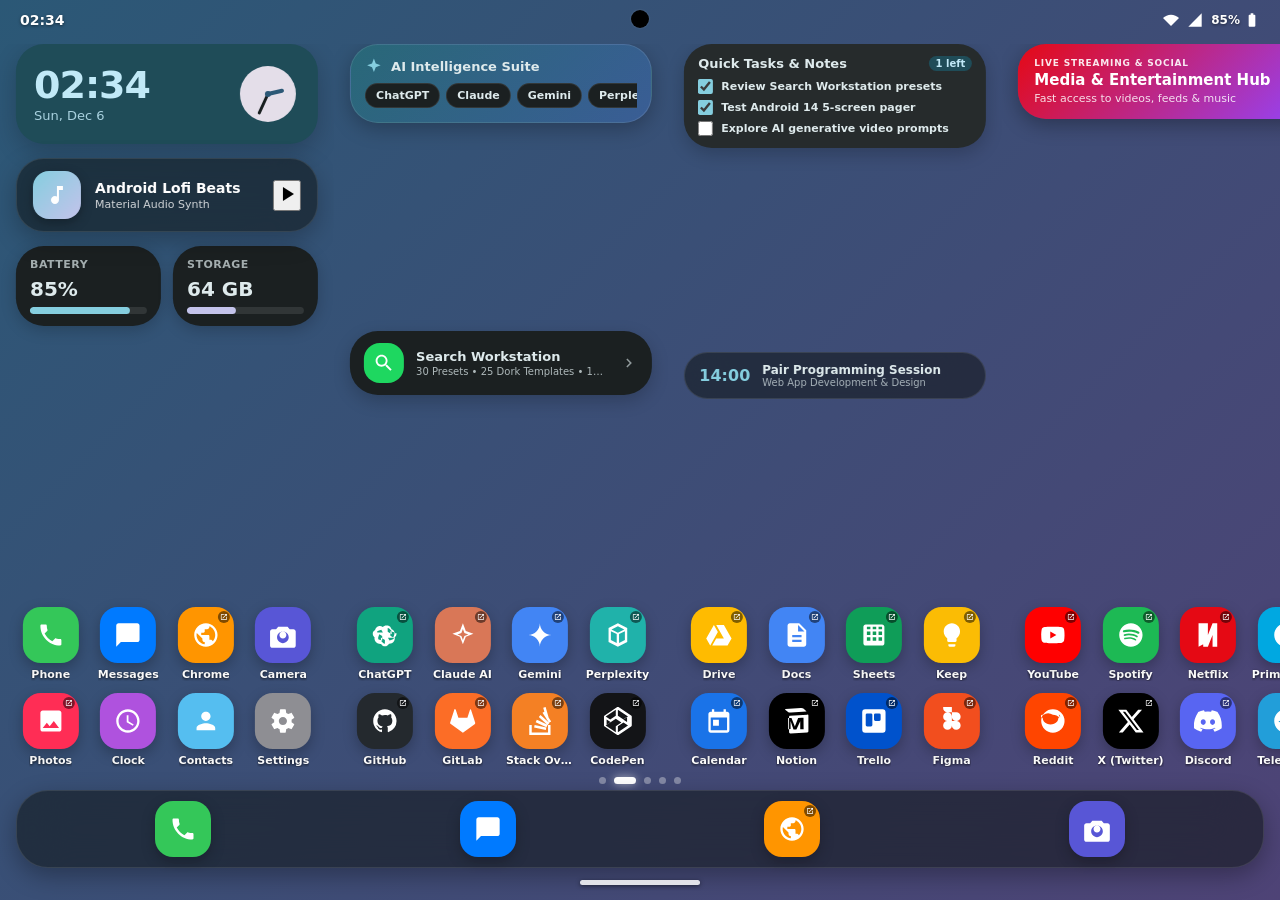
==== commit f890b1dc: "done changes" ====
--- a/index.html
+++ b/index.html
@@ -247,8 +247,9 @@
       width: 500%;
       height: 100%;
       transform: translateX(-20%); /* Default to Page 1 (Main Home Screen) */
-      transition: transform 0.35s var(--motion-standard);
+      transition: transform 0.32s cubic-bezier(0.16, 1, 0.3, 1);
       will-change: transform;
+      touch-action: pan-y;
     }
 
     .home-page {
@@ -1452,7 +1453,10 @@
       <div class="shade-header">
         <div class="shade-clock" id="shadeClock">10:42</div>
         <div class="shade-header-actions">
-          <button class="btn-icon" onclick="openApp('settings')">
+          <button class="btn-icon" onclick="restartSystem()" title="Restart / Reload System">
+            <svg style="width:22px;height:22px;fill:currentColor;" viewBox="0 0 24 24"><path d="M17.65 6.35C16.2 4.9 14.21 4 12 4c-4.42 0-7.99 3.58-7.99 8s3.57 8 7.99 8c3.73 0 6.84-2.55 7.73-6h-2.08c-.82 2.33-3.04 4-5.65 4-3.31 0-6-2.69-6-6s2.69-6 6-6c1.66 0 3.14.69 4.22 1.78L13 11h7V4l-2.35 2.35z"/></svg>
+          </button>
+          <button class="btn-icon" onclick="openApp('settings')" title="Settings">
             <svg style="width:24px;height:24px;fill:currentColor;" viewBox="0 0 24 24"><path d="M19.43 12.98c.04-.32.07-.64.07-.98s-.03-.66-.07-.98l2.11-1.65c.19-.15.24-.42.12-.64l-2-3.46c-.12-.22-.39-.3-.61-.22l-2.49 1c-.52-.4-1.08-.73-1.69-.98l-.38-2.65C14.46 2.18 14.25 2 14 2h-4c-.25 0-.46.18-.49.42l-.38 2.65c-.61.25-1.17.59-1.69.98l-2.49-1c-.23-.09-.49 0-.61.22l-2 3.46c-.13.22-.07.49.12.64l2.11 1.65c-.04.32-.07.65-.07.98s.03.66.07.98l-2.11 1.65c-.19.15-.24.42-.12.64l2 3.46c.12.22.39.3.61.22l2.49-1c.52.4 1.08.73 1.69.98l.38 2.65c.03.24.24.42.49.42h4c.25 0 .46-.18.49-.42l.38-2.65c.61-.25 1.17-.59 1.69-.98l2.49 1c.23.09.49 0 .61-.22l2-3.46c.12-.22.07-.49-.12-.64l-2.11-1.65zM12 15.5c-1.93 0-3.5-1.57-3.5-3.5s1.57-3.5 3.5-3.5 3.5 1.57 3.5 3.5-1.57 3.5-3.5 3.5z"/></svg>
           </button>
         </div>
@@ -2151,7 +2155,7 @@
 
       const track = document.getElementById('homeScreensTrack');
       if (track) {
-        track.style.transition = 'transform 0.35s cubic-bezier(0.2, 0, 0, 1)';
+        track.style.transition = 'transform 0.32s cubic-bezier(0.16, 1, 0.3, 1)';
         track.style.transform = `translateX(-${index * 20}%)`;
       }
 
@@ -2252,9 +2256,9 @@
         const absX = Math.abs(currentDeltaX);
         const absY = Math.abs(currentDeltaY);
 
-        // Lock drag mode once movement exceeds 7px threshold
+        // Lock drag mode once movement exceeds 3px threshold for instant response
         if (dragMode === null) {
-          if (absX > 7 || absY > 7) {
+          if (absX > 3 || absY > 3) {
             if (absX > absY) {
               // Horizontal swipe between home screens
               dragMode = 'swipe-home';
@@ -2326,13 +2330,17 @@
 
         if (dragMode === 'swipe-home') {
           const velocityX = Math.abs(currentDeltaX) / elapsed;
-          const isFlickX = velocityX > 0.22;
-
-          if (currentDeltaX < -45 || (currentDeltaX < -15 && isFlickX)) {
+          const isFlickX = velocityX > 0.05; // Ultra-sensitive gentle flick threshold
+
+          // Swiping left (next screen)
+          if (currentDeltaX < -18 || (currentDeltaX < -6 && isFlickX)) {
             goToHomeScreen(Math.min(4, currentHomeScreenIndex + 1));
-          } else if (currentDeltaX > 45 || (currentDeltaX > 15 && isFlickX)) {
+          } 
+          // Swiping right (prev screen)
+          else if (currentDeltaX > 18 || (currentDeltaX > 6 && isFlickX)) {
             goToHomeScreen(Math.max(0, currentHomeScreenIndex - 1));
-          } else {
+          } 
+          else {
             goToHomeScreen(currentHomeScreenIndex);
           }
         } else if (dragMode === 'open-shade') {
@@ -2377,6 +2385,7 @@
         drawerPanel.style.transform = '';
         dragMode = null;
         currentDeltaX = 0;
+
         currentDeltaY = 0;
       }
 
@@ -2462,6 +2471,17 @@
       } else if (currentHomeScreenIndex !== 1) {
         goToHomeScreen(1); // Return to Main Home
       }
+    }
+
+    function restartSystem() {
+      const shell = document.getElementById('deviceShell');
+      if (shell) {
+        shell.style.transition = 'opacity 0.25s ease';
+        shell.style.opacity = '0';
+      }
+      setTimeout(() => {
+        window.location.reload();
+      }, 250);
     }
 
     function toggleQS(el) {
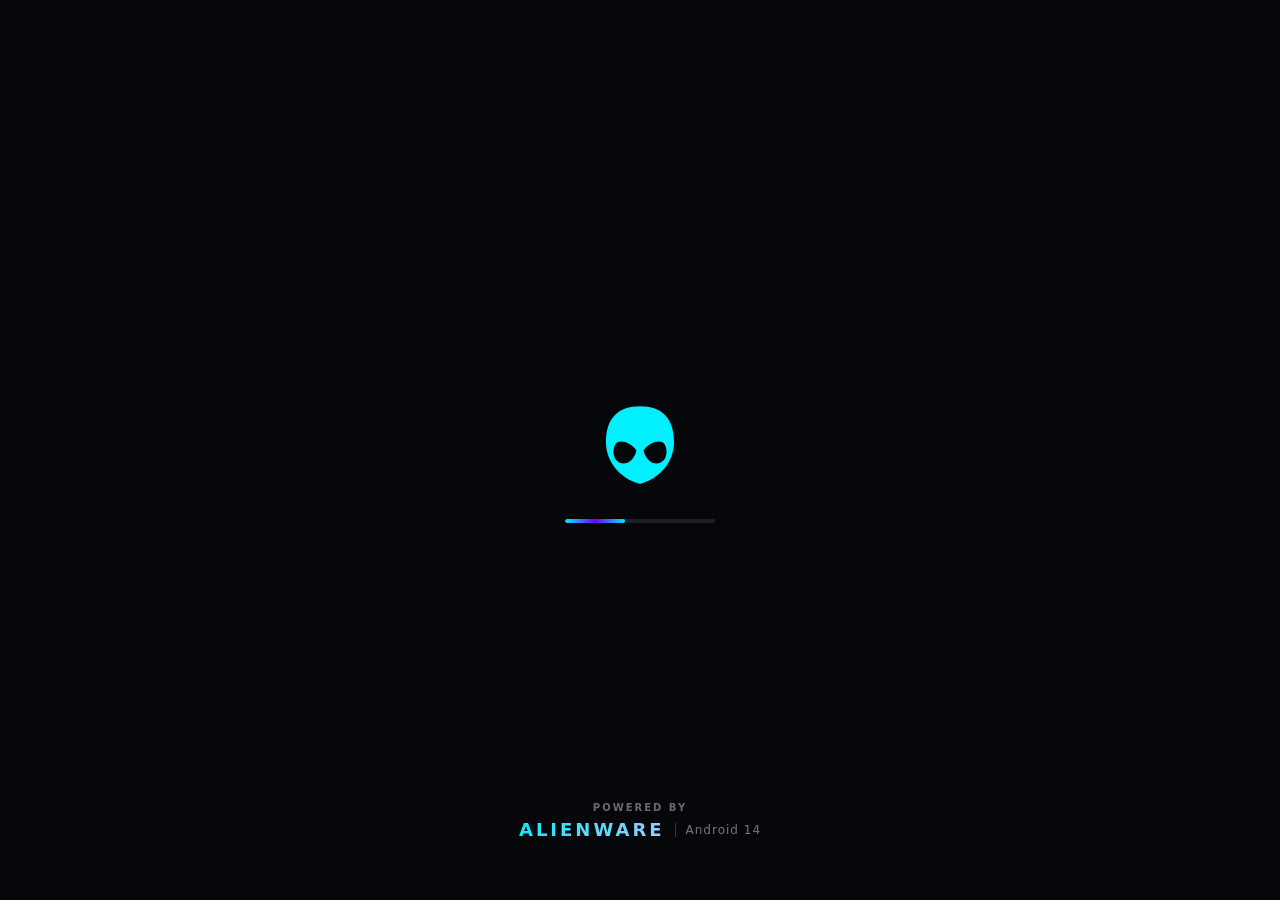
==== commit 4f1c40cb: "done changes" ====
--- a/index.html
+++ b/index.html
@@ -1182,7 +1182,125 @@
       height: 160px;
       animation: spin 10s linear infinite;
     }
-    @keyframes spin { 100% { transform: rotate(360deg); } }
+    /* ==========================================================================
+       ALIENWARE (DELL) BOOT / REBOOT LOADING SCREEN
+       ========================================================================== */
+    .boot-screen {
+      position: absolute;
+      top: 0;
+      left: 0;
+      width: 100%;
+      height: 100%;
+      background: #05070a;
+      z-index: 99999;
+      display: flex;
+      flex-direction: column;
+      align-items: center;
+      justify-content: space-between;
+      padding: 120px 24px 60px 24px;
+      box-sizing: border-box;
+      opacity: 1;
+      transition: opacity 0.5s cubic-bezier(0.2, 0, 0, 1);
+      pointer-events: all;
+    }
+    .boot-screen.fade-out {
+      opacity: 0;
+      pointer-events: none;
+    }
+
+    .boot-logo-container {
+      display: flex;
+      flex-direction: column;
+      align-items: center;
+      gap: 24px;
+      margin-top: auto;
+      margin-bottom: auto;
+    }
+
+    .boot-alienware-logo {
+      width: 80px;
+      height: 96px;
+      animation: alienwareGlow 2s ease-in-out infinite alternate;
+    }
+
+    @keyframes alienwareGlow {
+      0% {
+        transform: scale(0.96);
+        filter: drop-shadow(0 0 14px rgba(0, 240, 255, 0.7));
+      }
+      100% {
+        transform: scale(1.05);
+        filter: drop-shadow(0 0 28px rgba(0, 240, 255, 0.98)) drop-shadow(0 0 45px rgba(0, 180, 255, 0.75));
+      }
+    }
+
+    .boot-progress-bar {
+      width: 150px;
+      height: 4px;
+      background: rgba(255, 255, 255, 0.1);
+      border-radius: 2px;
+      overflow: hidden;
+      position: relative;
+    }
+
+    .boot-progress-fill {
+      position: absolute;
+      top: 0;
+      left: 0;
+      height: 100%;
+      width: 40%;
+      background: linear-gradient(90deg, #00f0ff, #7000ff, #00e5ff);
+      border-radius: 2px;
+      animation: bootIndeterminate 1.4s ease-in-out infinite;
+    }
+
+    @keyframes bootIndeterminate {
+      0% { left: -40%; width: 30%; }
+      50% { left: 30%; width: 60%; }
+      100% { left: 100%; width: 30%; }
+    }
+
+    .boot-footer {
+      display: flex;
+      flex-direction: column;
+      align-items: center;
+      gap: 6px;
+    }
+
+    .boot-powered-by {
+      font-size: 10px;
+      color: rgba(255, 255, 255, 0.4);
+      letter-spacing: 2px;
+      text-transform: uppercase;
+      font-weight: 600;
+    }
+
+    .boot-brand-title {
+      font-size: 18px;
+      font-weight: 800;
+      color: #ffffff;
+      letter-spacing: 3px;
+      text-transform: uppercase;
+      display: flex;
+      align-items: center;
+      gap: 10px;
+    }
+
+    .boot-brand-title .alienware-text {
+      background: linear-gradient(135deg, #00f0ff, #a8c7fa);
+      -webkit-background-clip: text;
+      -webkit-text-fill-color: transparent;
+    }
+
+    .boot-brand-title .android-sub {
+      font-size: 12px;
+      font-weight: 500;
+      color: rgba(255, 255, 255, 0.45);
+      letter-spacing: 1px;
+      border-left: 1px solid rgba(255, 255, 255, 0.2);
+      padding-left: 10px;
+      text-transform: none;
+    }
   </style>
 </head>
 <body data-theme="dark">
@@ -1195,6 +1313,27 @@
 
   <!-- Phone Shell Container -->
   <div class="device-shell" id="deviceShell">
+    
+    <!-- Alienware (Dell) Boot / Reboot Loading Screen -->
+    <div class="boot-screen" id="bootScreen">
+      <div class="boot-logo-container">
+        <!-- Alienware Head Logo SVG (Accurate Vector Contour from Official Image) -->
+        <svg class="boot-alienware-logo" viewBox="0 0 200 240">
+          <path fill="#00F0FF" fill-rule="evenodd" clip-rule="evenodd" d="M 100,18 C 155,18 185,48 185,108 C 185,158 148,198 104,211 C 101.5,211.8 98.5,211.8 96,211 C 52,198 15,158 15,108 C 15,48 45,18 100,18 Z M 38,114 C 45,100 75,106 91,128 C 85,160 55,172 38,150 C 32,138 32,126 38,114 Z M 162,114 C 155,100 125,106 109,128 C 115,160 145,172 162,150 C 168,138 168,126 162,114 Z"/>
+        </svg>
+        <div class="boot-progress-bar">
+          <div class="boot-progress-fill"></div>
+        </div>
+      </div>
+      
+      <div class="boot-footer">
+        <span class="boot-powered-by">powered by</span>
+        <div class="boot-brand-title">
+          <span class="alienware-text">ALIENWARE</span>
+          <span class="android-sub">Android 14</span>
+        </div>
+      </div>
+    </div>
     
     <!-- Punch Hole Camera Cutout -->
     <div class="camera-punch"></div>
@@ -1860,6 +1999,17 @@
       // Analog Clock Ticking Loop
       setInterval(drawAnalogClock, 1000);
       drawAnalogClock();
+
+      // Play Android 14 Boot Loading Screen
+      setTimeout(() => {
+        const boot = document.getElementById('bootScreen');
+        if (boot) {
+          boot.classList.add('fade-out');
+          setTimeout(() => {
+            boot.style.display = 'none';
+          }, 500);
+        }
+      }, 1500);
     });
 
     /* Real-Time Clock & Date Engine */
@@ -2474,14 +2624,14 @@
     }
 
     function restartSystem() {
-      const shell = document.getElementById('deviceShell');
-      if (shell) {
-        shell.style.transition = 'opacity 0.25s ease';
-        shell.style.opacity = '0';
+      const boot = document.getElementById('bootScreen');
+      if (boot) {
+        boot.style.display = 'flex';
+        boot.classList.remove('fade-out');
       }
       setTimeout(() => {
         window.location.reload();
-      }, 250);
+      }, 350);
     }
 
     function toggleQS(el) {
